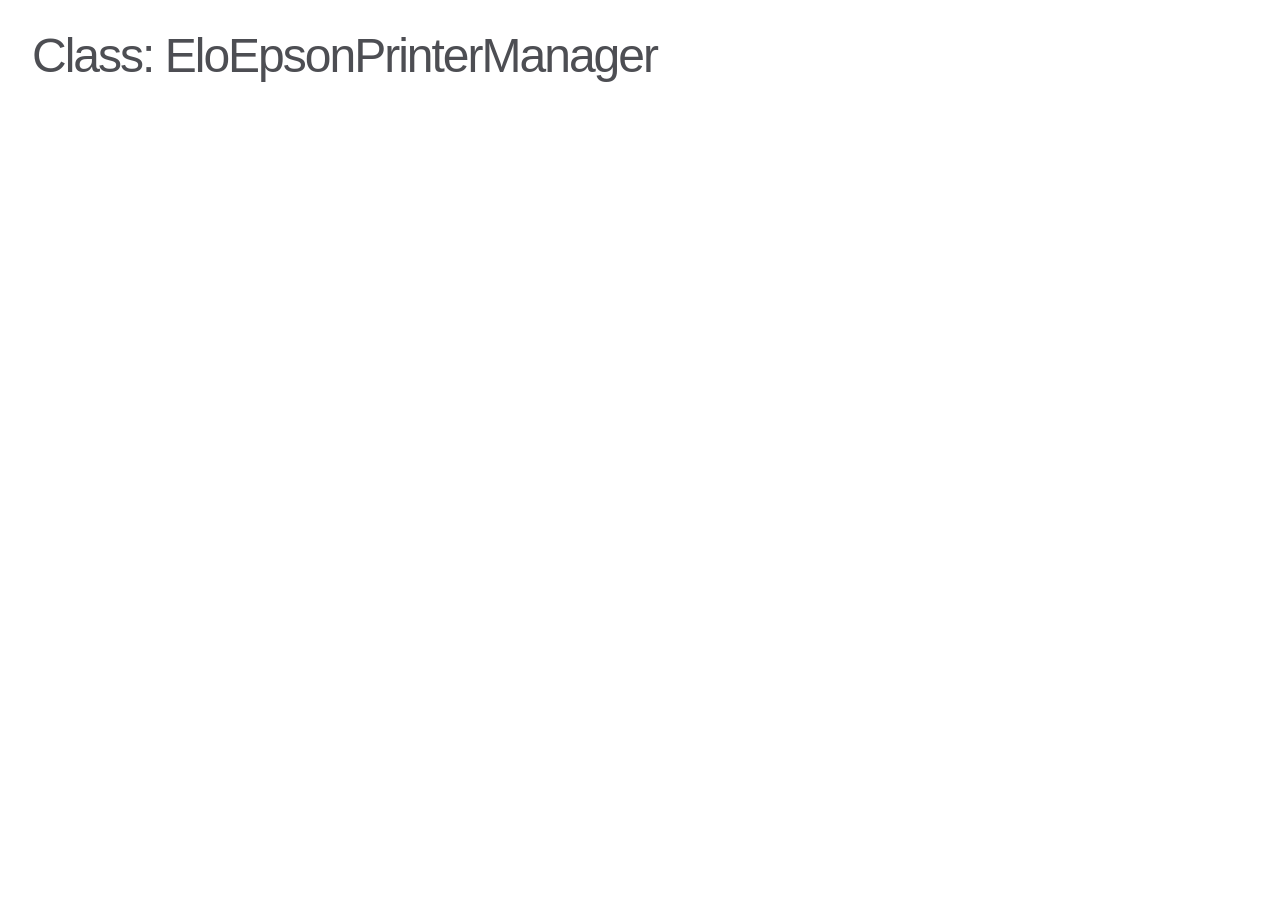
==== docs/EloEpsonPrinterManager.html @ 1f59d1ca "Create EloEpsonPrinterManager.html" ====
<!DOCTYPE html>
<html lang="en">
<head>
    <meta charset="utf-8">
    <title>JSDoc: Class: EloEpsonPrinterManager</title>

    <script src="scripts/prettify/prettify.js"> </script>
    <script src="scripts/prettify/lang-css.js"> </script>
    <!--[if lt IE 9]>
      <script src="//html5shiv.googlecode.com/svn/trunk/html5.js"></script>
    <![endif]-->
    <link type="text/css" rel="stylesheet" href="styles/prettify-tomorrow.css">
    <link type="text/css" rel="stylesheet" href="styles/jsdoc-default.css">
</head>

<body>

<div id="main">

    <h1 class="page-title">Class: EloEpsonPrinterManager</h1>
---- docs/styles/prettify-tomorrow.css ----
/* Tomorrow Theme */
/* Original theme - https://github.com/chriskempson/tomorrow-theme */
/* Pretty printing styles. Used with prettify.js. */
/* SPAN elements with the classes below are added by prettyprint. */
/* plain text */
.pln {
  color: #4d4d4c; }

@media screen {
  /* string content */
  .str {
    color: #718c00; }

  /* a keyword */
  .kwd {
    color: #8959a8; }

  /* a comment */
  .com {
    color: #8e908c; }

  /* a type name */
  .typ {
    color: #4271ae; }

  /* a literal value */
  .lit {
    color: #f5871f; }

  /* punctuation */
  .pun {
    color: #4d4d4c; }

  /* lisp open bracket */
  .opn {
    color: #4d4d4c; }

  /* lisp close bracket */
  .clo {
    color: #4d4d4c; }

  /* a markup tag name */
  .tag {
    color: #c82829; }

  /* a markup attribute name */
  .atn {
    color: #f5871f; }

  /* a markup attribute value */
  .atv {
    color: #3e999f; }

  /* a declaration */
  .dec {
    color: #f5871f; }

  /* a variable name */
  .var {
    color: #c82829; }

  /* a function name */
  .fun {
    color: #4271ae; } }
/* Use higher contrast and text-weight for printable form. */
@media print, projection {
  .str {
    color: #060; }

  .kwd {
    color: #006;
    font-weight: bold; }

  .com {
    color: #600;
    font-style: italic; }

  .typ {
    color: #404;
    font-weight: bold; }

  .lit {
    color: #044; }

  .pun, .opn, .clo {
    color: #440; }

  .tag {
    color: #006;
    font-weight: bold; }

  .atn {
    color: #404; }

  .atv {
    color: #060; } }
/* Style */
/*
pre.prettyprint {
  background: white;
  font-family: Consolas, Monaco, 'Andale Mono', monospace;
  font-size: 12px;
  line-height: 1.5;
  border: 1px solid #ccc;
  padding: 10px; }
*/

/* Specify class=linenums on a pre to get line numbering */
ol.linenums {
  margin-top: 0;
  margin-bottom: 0; }

/* IE indents via margin-left */
li.L0,
li.L1,
li.L2,
li.L3,
li.L4,
li.L5,
li.L6,
li.L7,
li.L8,
li.L9 {
  /* */ }

/* Alternate shading for lines */
li.L1,
li.L3,
li.L5,
li.L7,
li.L9 {
  /* */ }
---- docs/styles/jsdoc-default.css ----
@font-face {
    font-family: 'Open Sans';
    font-weight: normal;
    font-style: normal;
    src: url('../fonts/OpenSans-Regular-webfont.eot');
    src:
        local('Open Sans'),
        local('OpenSans'),
        url('../fonts/OpenSans-Regular-webfont.eot?#iefix') format('embedded-opentype'),
        url('../fonts/OpenSans-Regular-webfont.woff') format('woff'),
        url('../fonts/OpenSans-Regular-webfont.svg#open_sansregular') format('svg');
}

@font-face {
    font-family: 'Open Sans Light';
    font-weight: normal;
    font-style: normal;
    src: url('../fonts/OpenSans-Light-webfont.eot');
    src:
        local('Open Sans Light'),
        local('OpenSans Light'),
        url('../fonts/OpenSans-Light-webfont.eot?#iefix') format('embedded-opentype'),
        url('../fonts/OpenSans-Light-webfont.woff') format('woff'),
        url('../fonts/OpenSans-Light-webfont.svg#open_sanslight') format('svg');
}

html
{
    overflow: auto;
    background-color: #fff;
    font-size: 14px;
}

body
{
    font-family: 'Open Sans', sans-serif;
    line-height: 1.5;
    color: #4d4e53;
    background-color: white;
}

a, a:visited, a:active {
    color: #0095dd;
    text-decoration: none;
}

a:hover {
    text-decoration: underline;
}

header
{
    display: block;
    padding: 0px 4px;
}

tt, code, kbd, samp {
    font-family: Consolas, Monaco, 'Andale Mono', monospace;
}

.class-description {
    font-size: 130%;
    line-height: 140%;
    margin-bottom: 1em;
    margin-top: 1em;
}

.class-description:empty {
    margin: 0;
}

#main {
    float: left;
    width: 70%;
}

article dl {
    margin-bottom: 40px;
}

article img {
  max-width: 100%;
}

section
{
    display: block;
    background-color: #fff;
    padding: 12px 24px;
    border-bottom: 1px solid #ccc;
    margin-right: 30px;
}

.variation {
    display: none;
}

.signature-attributes {
    font-size: 60%;
    color: #aaa;
    font-style: italic;
    font-weight: lighter;
}

nav
{
    display: block;
    float: right;
    margin-top: 28px;
    width: 30%;
    box-sizing: border-box;
    border-left: 1px solid #ccc;
    padding-left: 16px;
}

nav ul {
    font-family: 'Lucida Grande', 'Lucida Sans Unicode', arial, sans-serif;
    font-size: 100%;
    line-height: 17px;
    padding: 0;
    margin: 0;
    list-style-type: none;
}

nav ul a, nav ul a:visited, nav ul a:active {
    font-family: Consolas, Monaco, 'Andale Mono', monospace;
    line-height: 18px;
    color: #4D4E53;
}

nav h3 {
    margin-top: 12px;
}

nav li {
    margin-top: 6px;
}

footer {
    display: block;
    padding: 6px;
    margin-top: 12px;
    font-style: italic;
    font-size: 90%;
}

h1, h2, h3, h4 {
    font-weight: 200;
    margin: 0;
}

h1
{
    font-family: 'Open Sans Light', sans-serif;
    font-size: 48px;
    letter-spacing: -2px;
    margin: 12px 24px 20px;
}

h2, h3.subsection-title
{
    font-size: 30px;
    font-weight: 700;
    letter-spacing: -1px;
    margin-bottom: 12px;
}

h3
{
    font-size: 24px;
    letter-spacing: -0.5px;
    margin-bottom: 12px;
}

h4
{
    font-size: 18px;
    letter-spacing: -0.33px;
    margin-bottom: 12px;
    color: #4d4e53;
}

h5, .container-overview .subsection-title
{
    font-size: 120%;
    font-weight: bold;
    letter-spacing: -0.01em;
    margin: 8px 0 3px 0;
}

h6
{
    font-size: 100%;
    letter-spacing: -0.01em;
    margin: 6px 0 3px 0;
    font-style: italic;
}

table
{
    border-spacing: 0;
    border: 0;
    border-collapse: collapse;
}

td, th
{
    border: 1px solid #ddd;
    margin: 0px;
    text-align: left;
    vertical-align: top;
    padding: 4px 6px;
    display: table-cell;
}

thead tr
{
    background-color: #ddd;
    font-weight: bold;
}

th { border-right: 1px solid #aaa; }
tr > th:last-child { border-right: 1px solid #ddd; }

.ancestors, .attribs { color: #999; }
.ancestors a, .attribs a
{
    color: #999 !important;
    text-decoration: none;
}

.clear
{
    clear: both;
}

.important
{
    font-weight: bold;
    color: #950B02;
}

.yes-def {
    text-indent: -1000px;
}

.type-signature {
    color: #aaa;
}

.name, .signature {
    font-family: Consolas, Monaco, 'Andale Mono', monospace;
}

.details { margin-top: 14px; border-left: 2px solid #DDD; }
.details dt { width: 120px; float: left; padding-left: 10px;  padding-top: 6px; }
.details dd { margin-left: 70px; }
.details ul { margin: 0; }
.details ul { list-style-type: none; }
.details li { margin-left: 30px; padding-top: 6px; }
.details pre.prettyprint { margin: 0 }
.details .object-value { padding-top: 0; }

.description {
    margin-bottom: 1em;
    margin-top: 1em;
}

.code-caption
{
    font-style: italic;
    font-size: 107%;
    margin: 0;
}

.source
{
    border: 1px solid #ddd;
    width: 80%;
    overflow: auto;
}

.prettyprint.source {
    width: inherit;
}

.source code
{
    font-size: 100%;
    line-height: 18px;
    display: block;
    padding: 4px 12px;
    margin: 0;
    background-color: #fff;
    color: #4D4E53;
}

.prettyprint code span.line
{
  display: inline-block;
}

.prettyprint.linenums
{
  padding-left: 70px;
  -webkit-user-select: none;
  -moz-user-select: none;
  -ms-user-select: none;
  user-select: none;
}

.prettyprint.linenums ol
{
  padding-left: 0;
}

.prettyprint.linenums li
{
  border-left: 3px #ddd solid;
}

.prettyprint.linenums li.selected,
.prettyprint.linenums li.selected *
{
  background-color: lightyellow;
}

.prettyprint.linenums li *
{
  -webkit-user-select: text;
  -moz-user-select: text;
  -ms-user-select: text;
  user-select: text;
}

.params .name, .props .name, .name code {
    color: #4D4E53;
    font-family: Consolas, Monaco, 'Andale Mono', monospace;
    font-size: 100%;
}

.params td.description > p:first-child,
.props td.description > p:first-child
{
    margin-top: 0;
    padding-top: 0;
}

.params td.description > p:last-child,
.props td.description > p:last-child
{
    margin-bottom: 0;
    padding-bottom: 0;
}

.disabled {
    color: #454545;
}
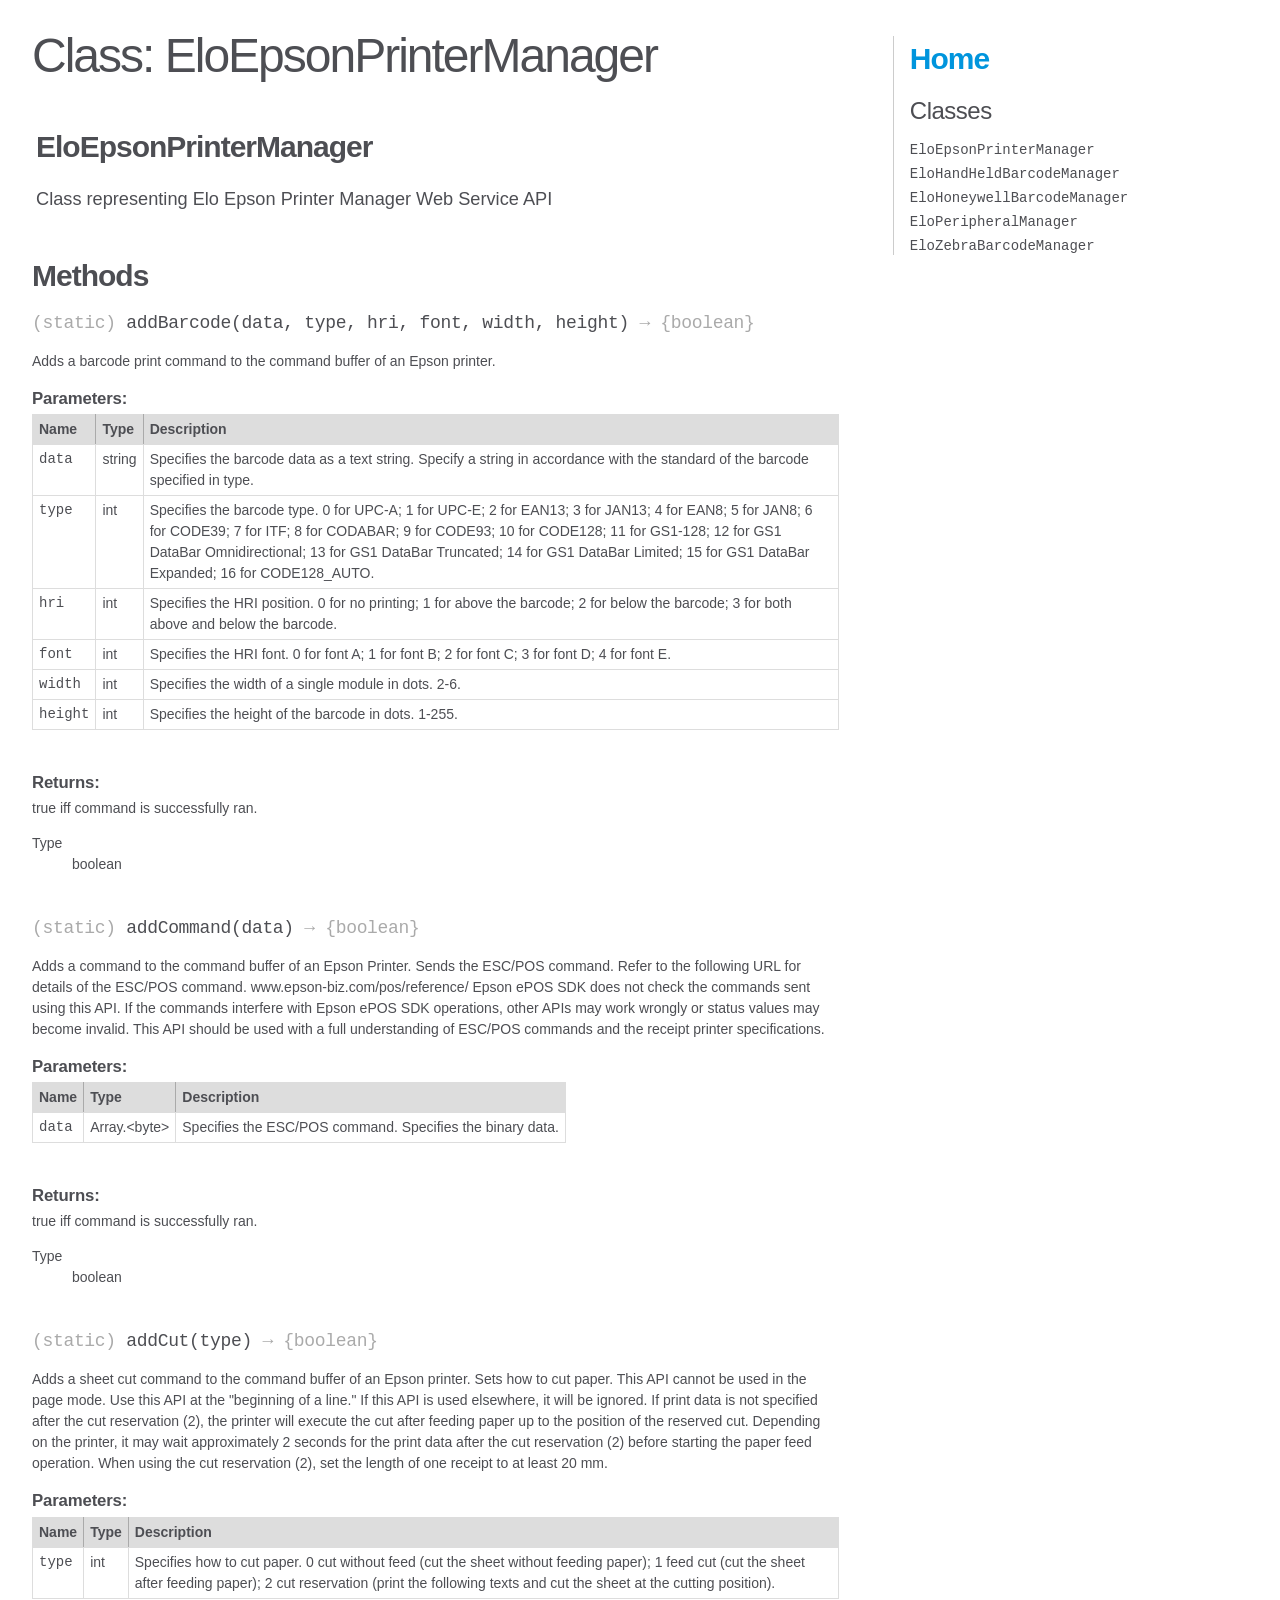
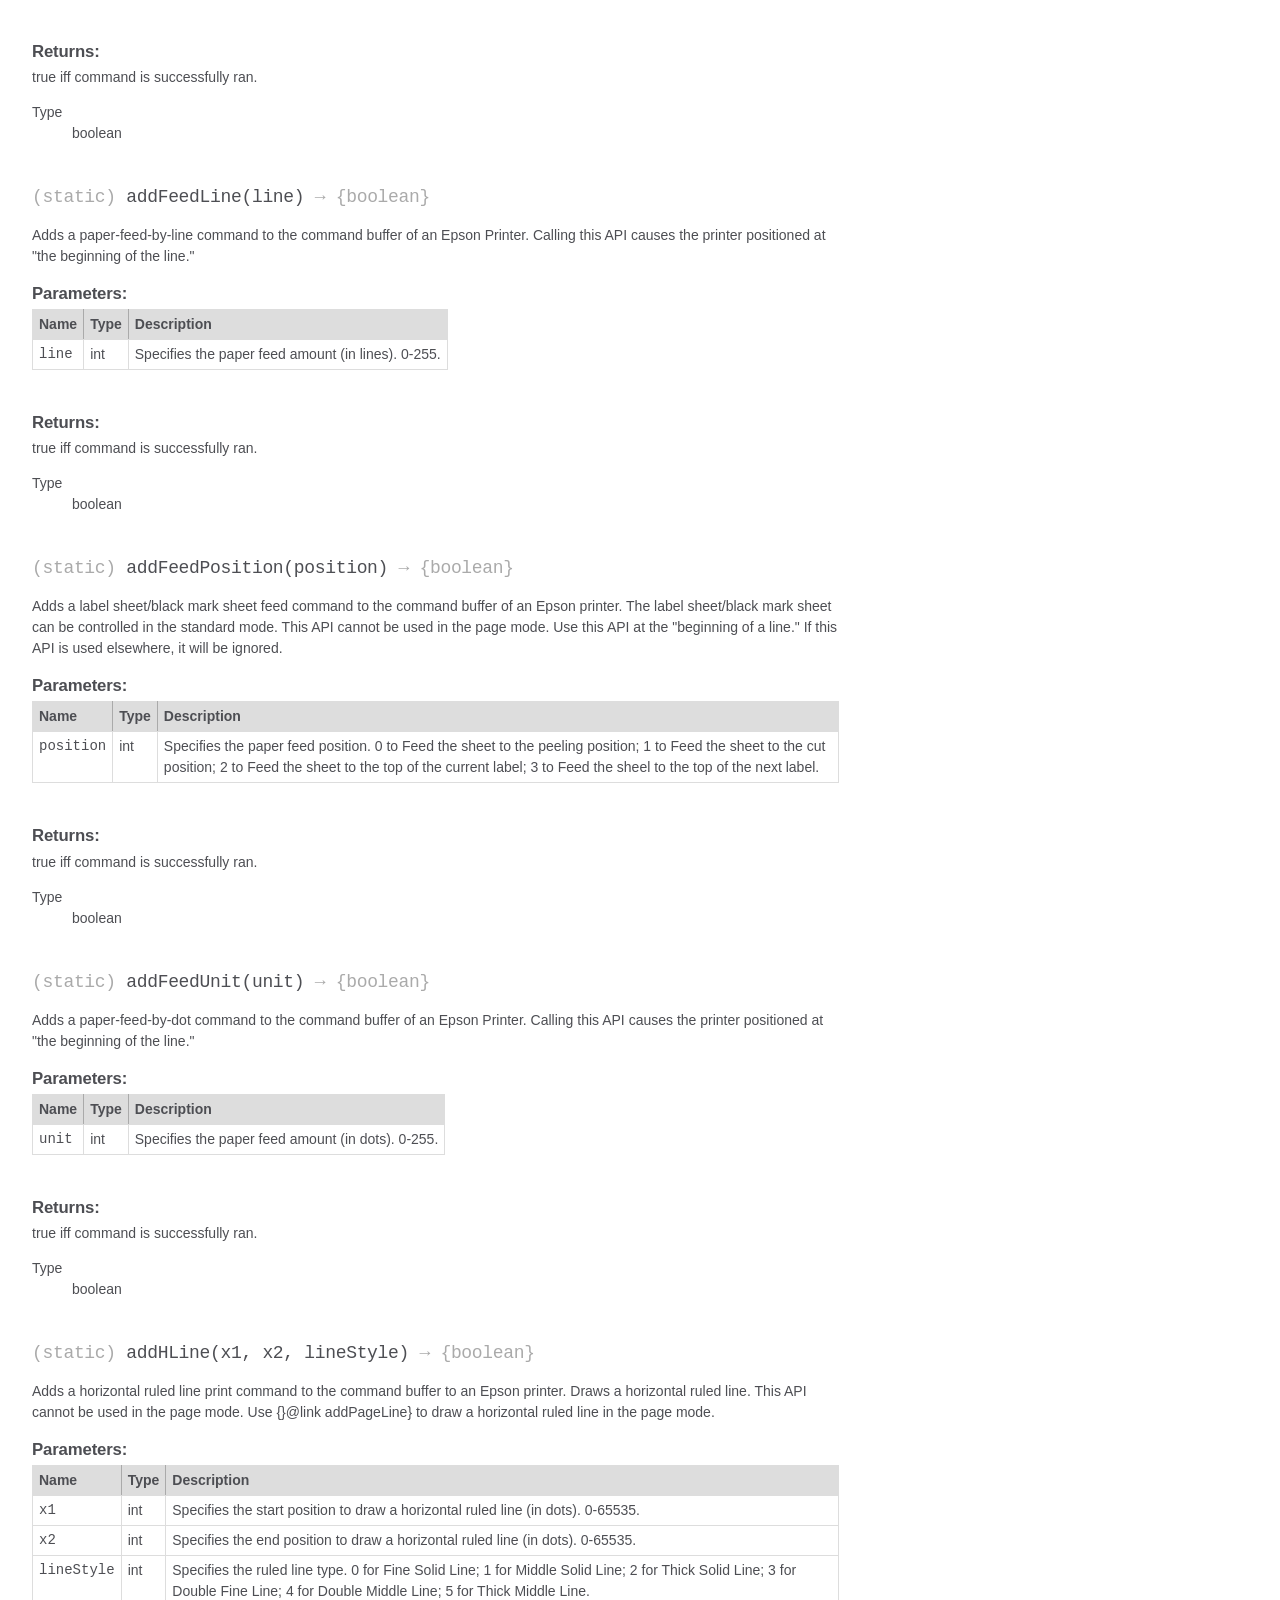
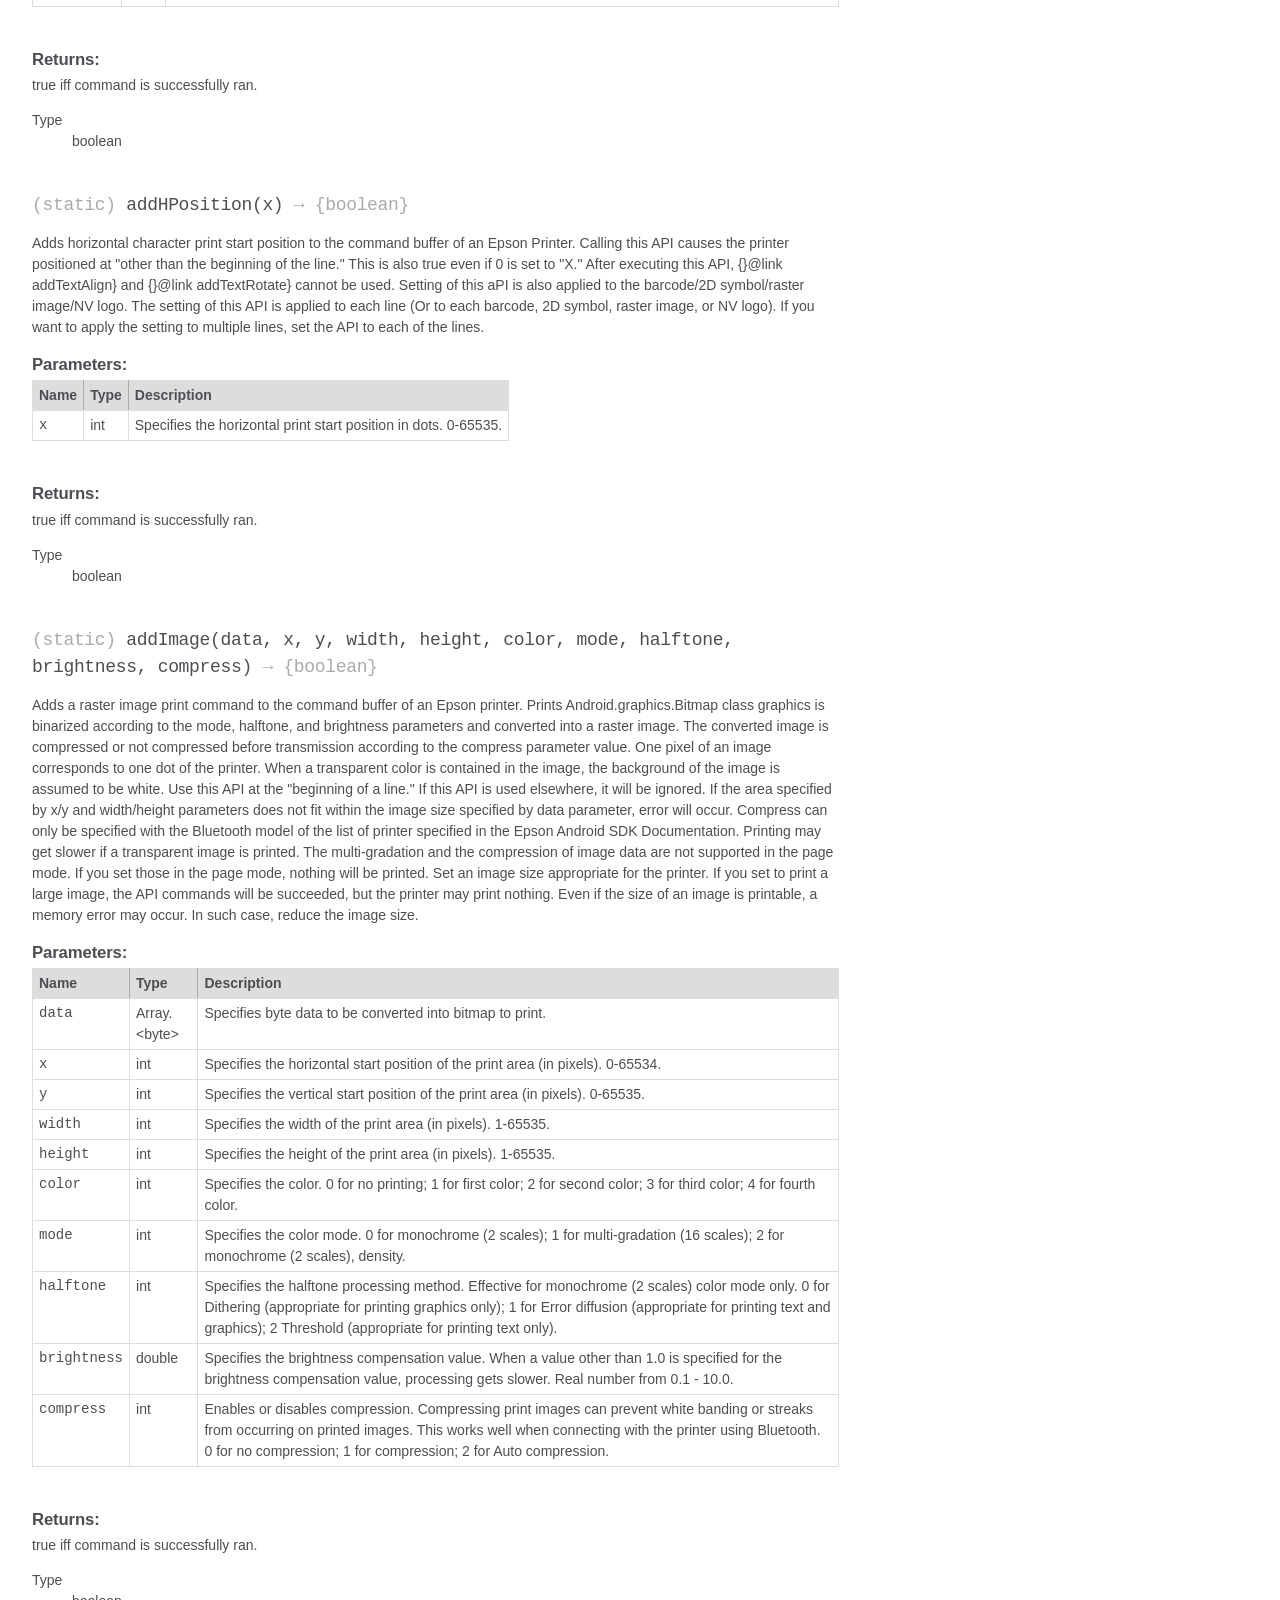
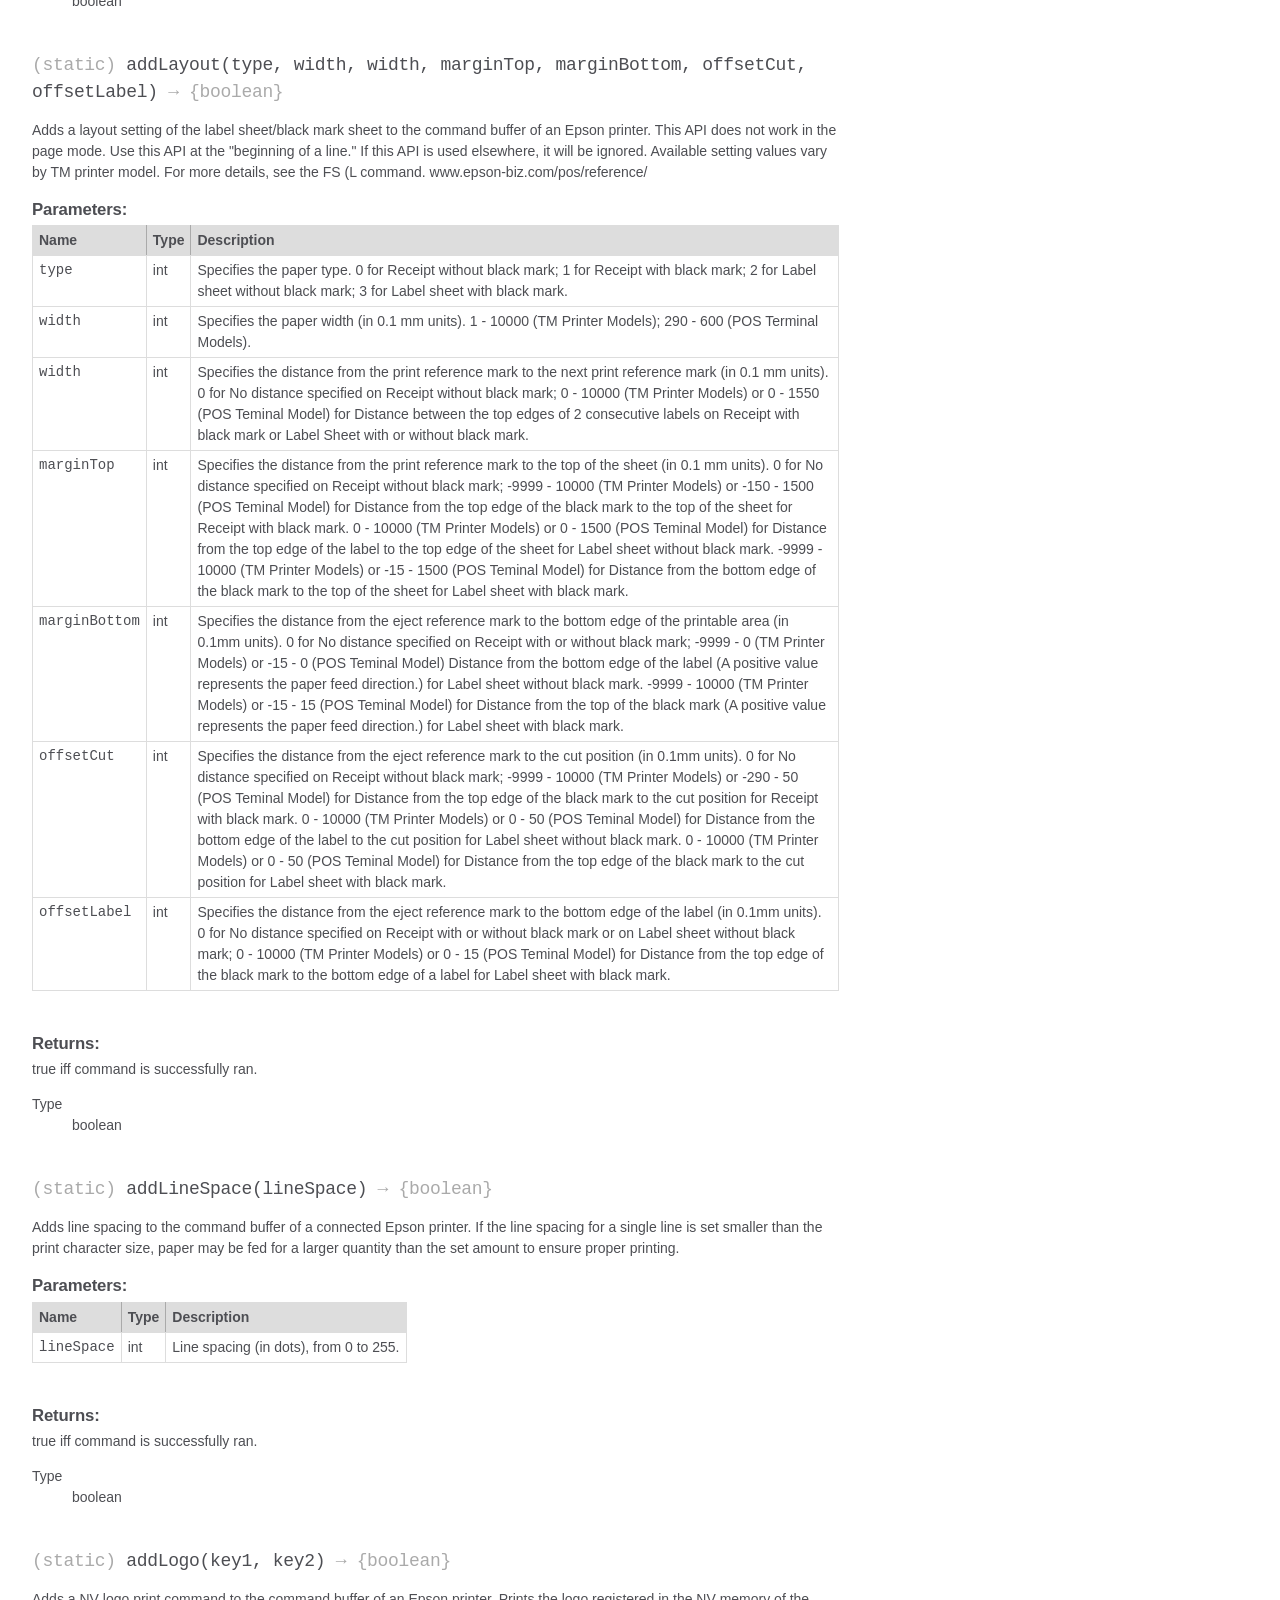
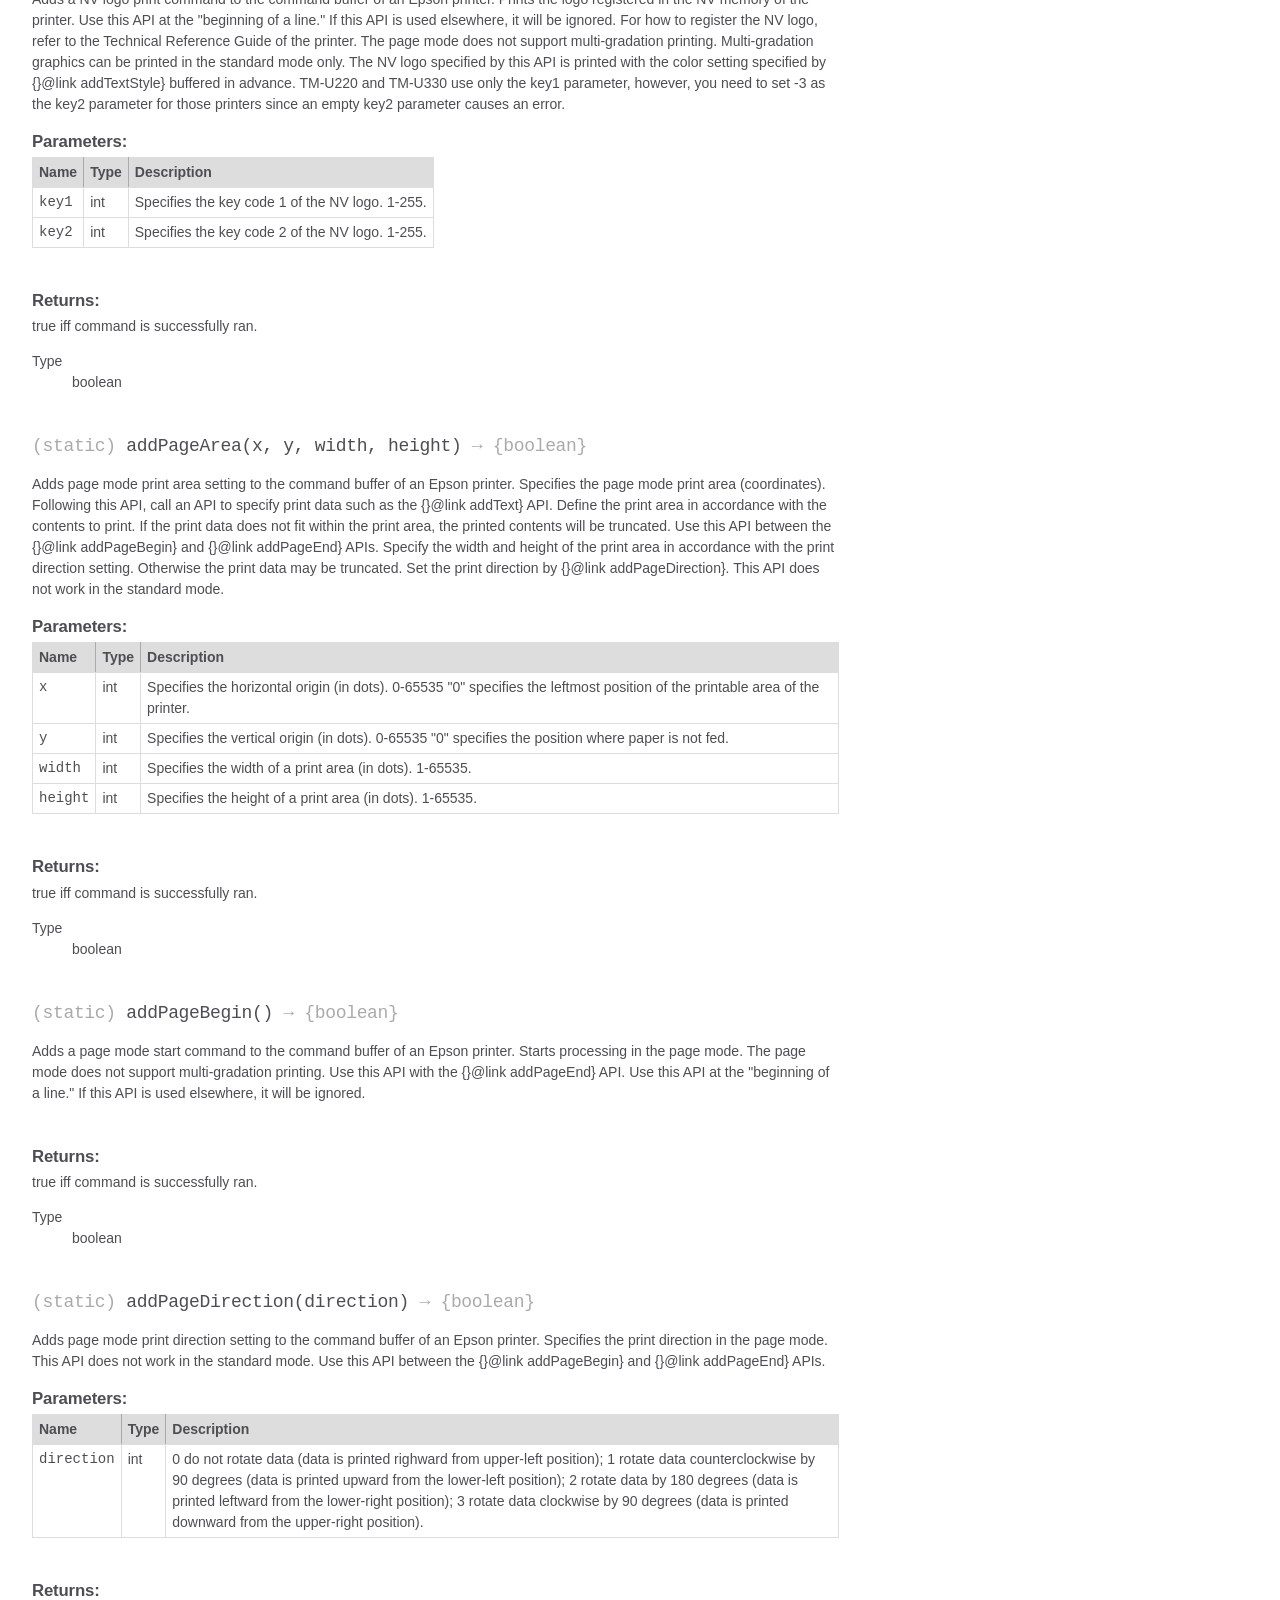
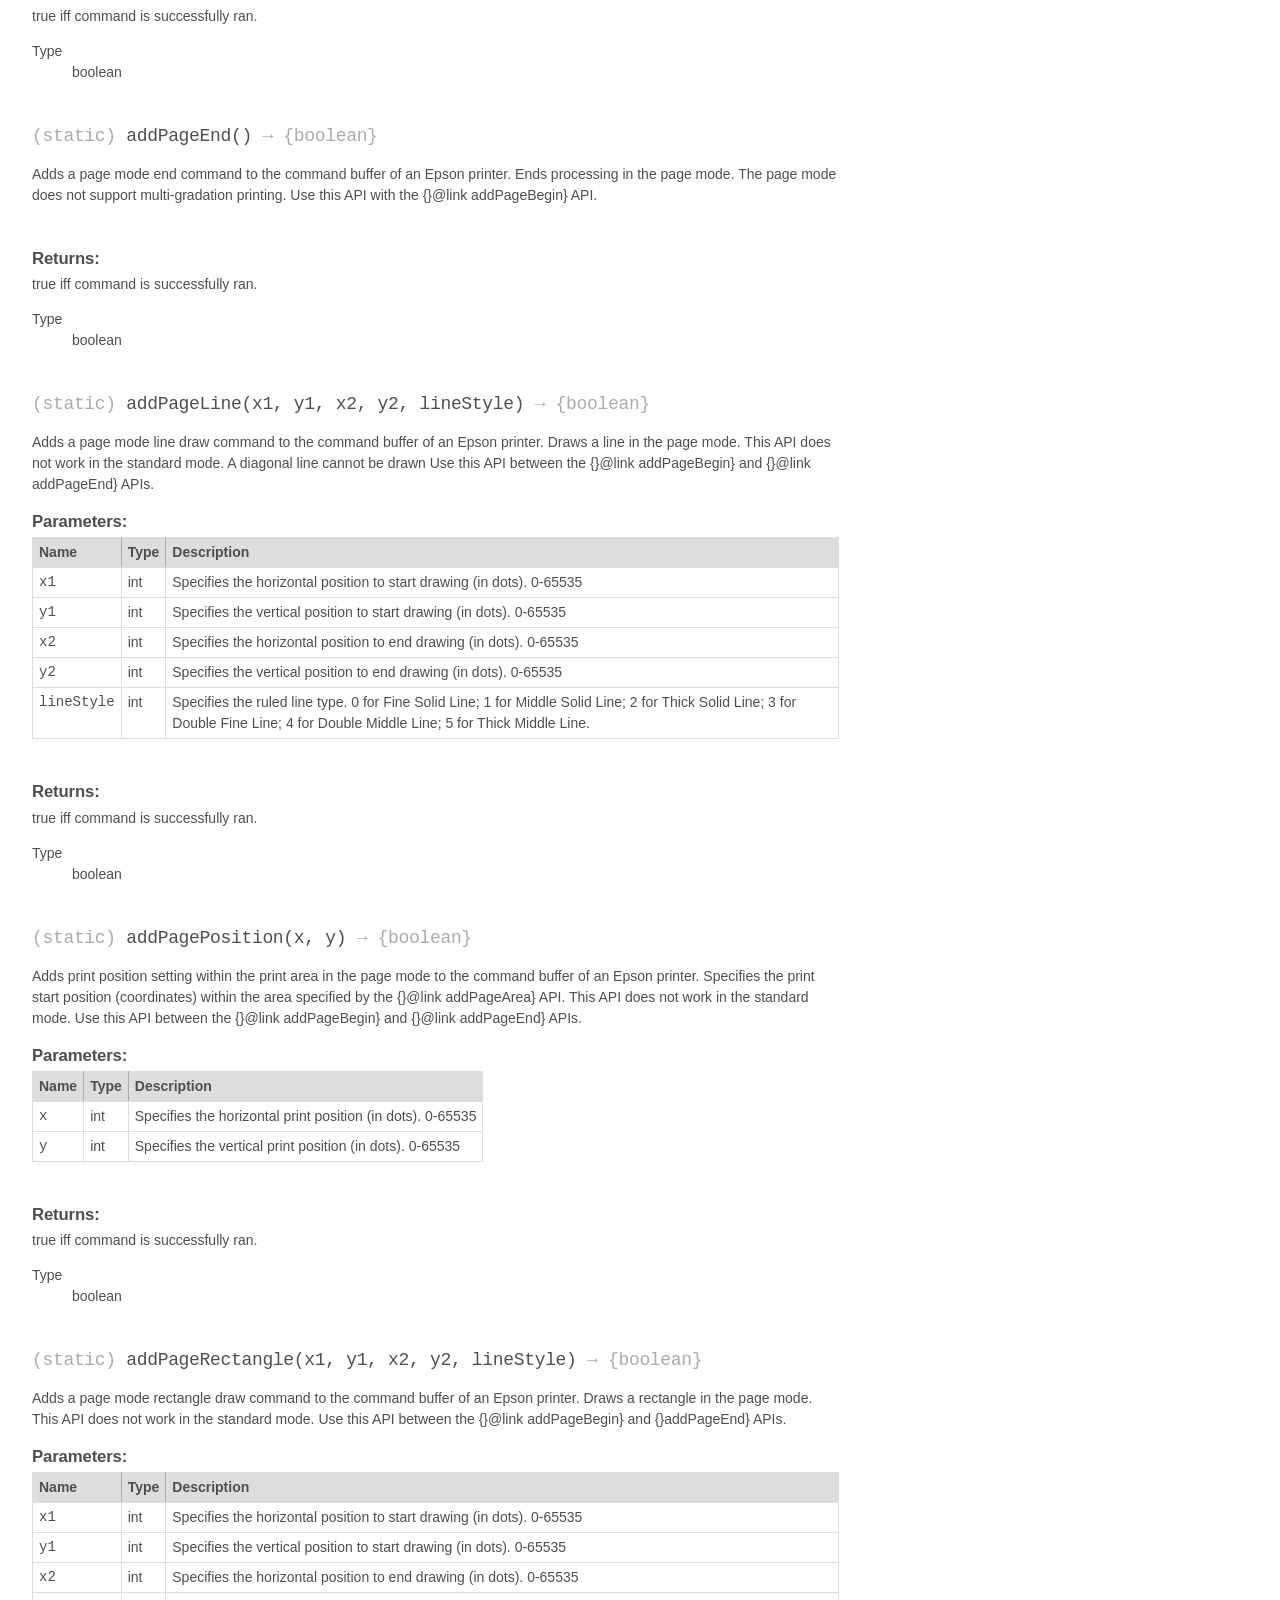
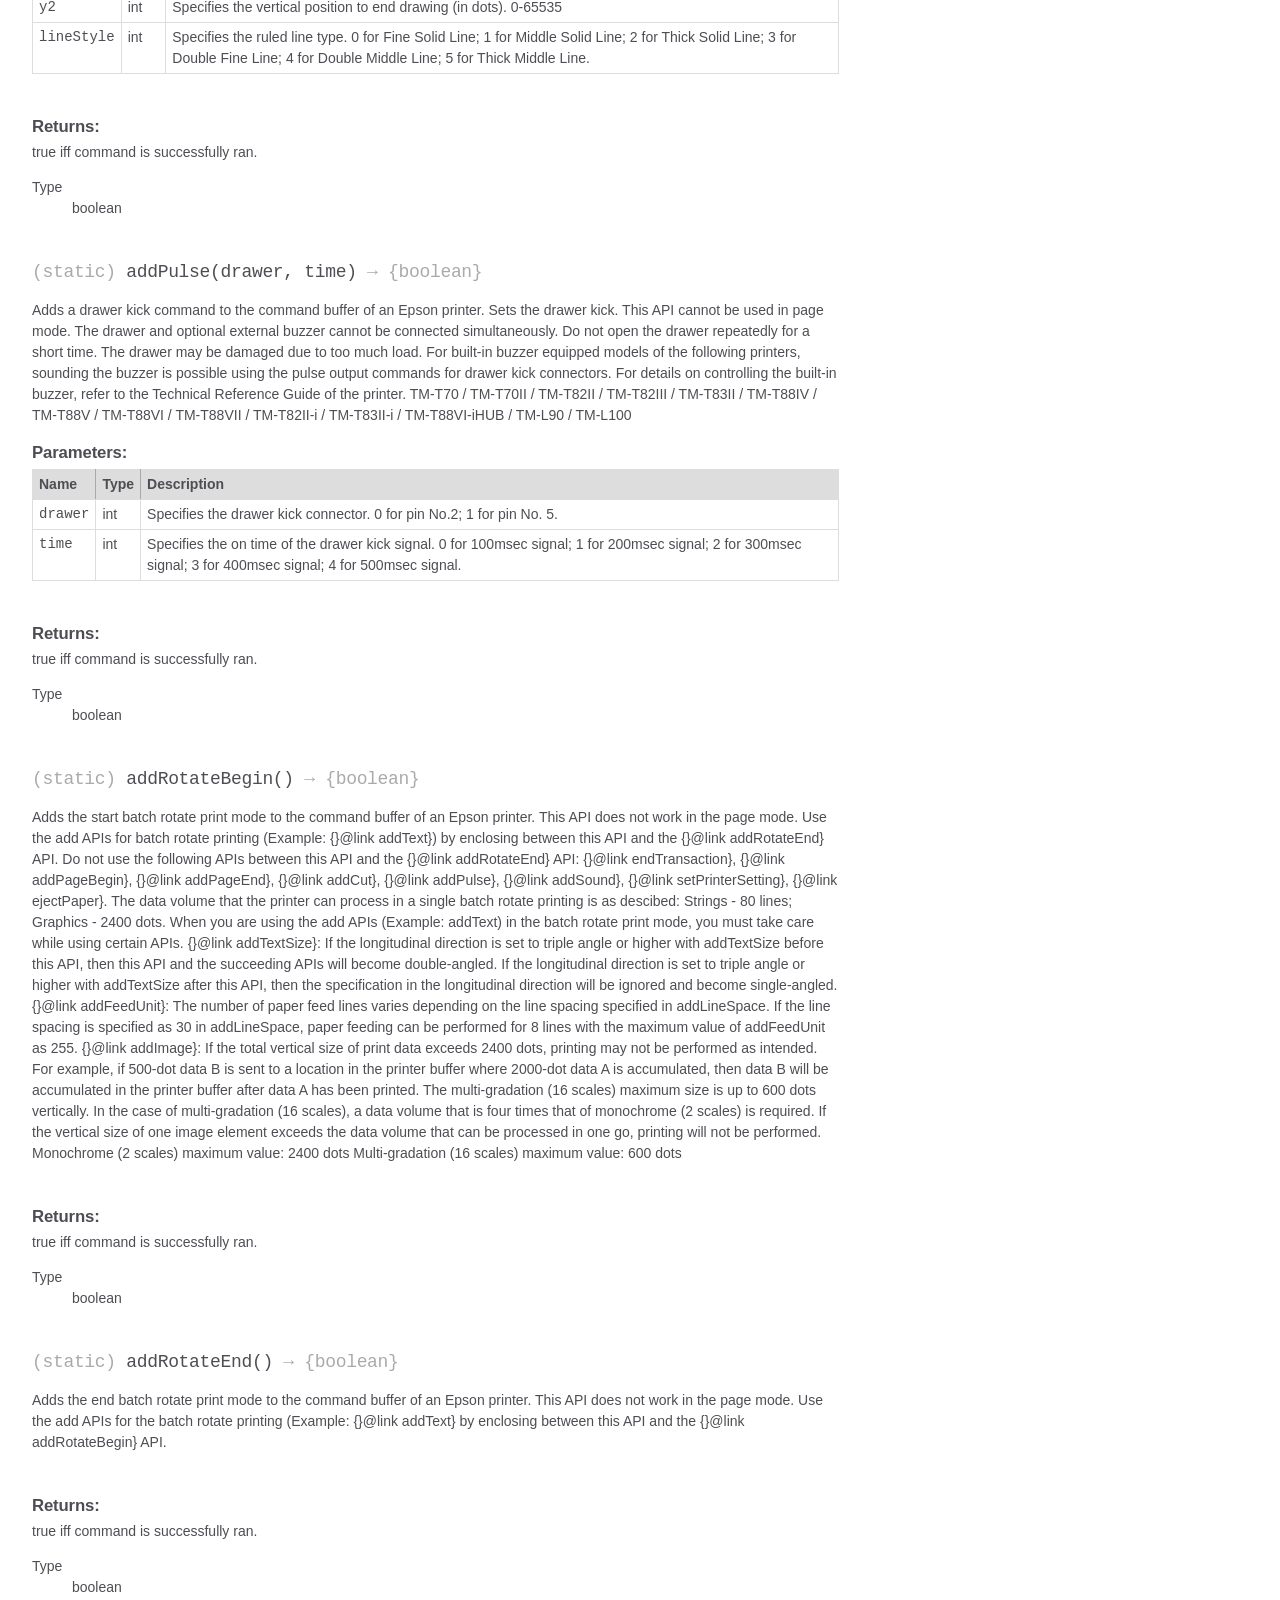
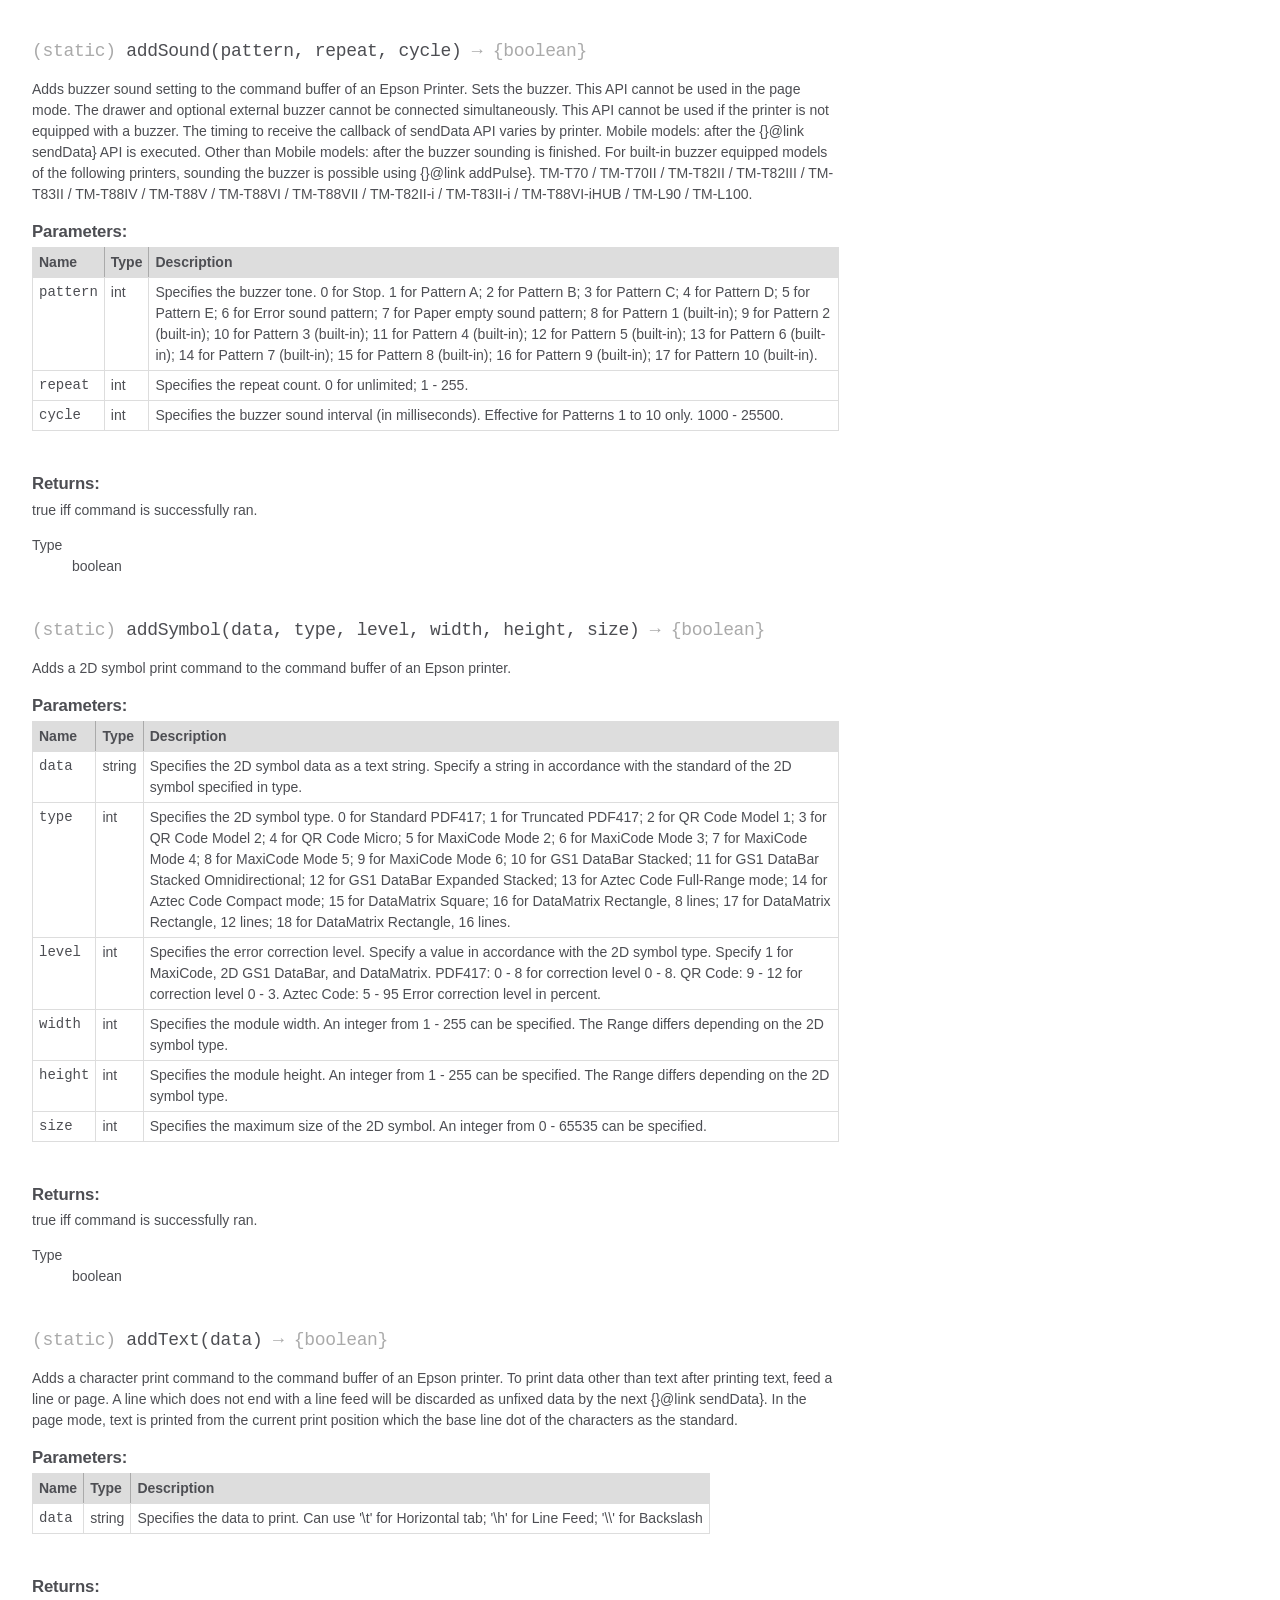
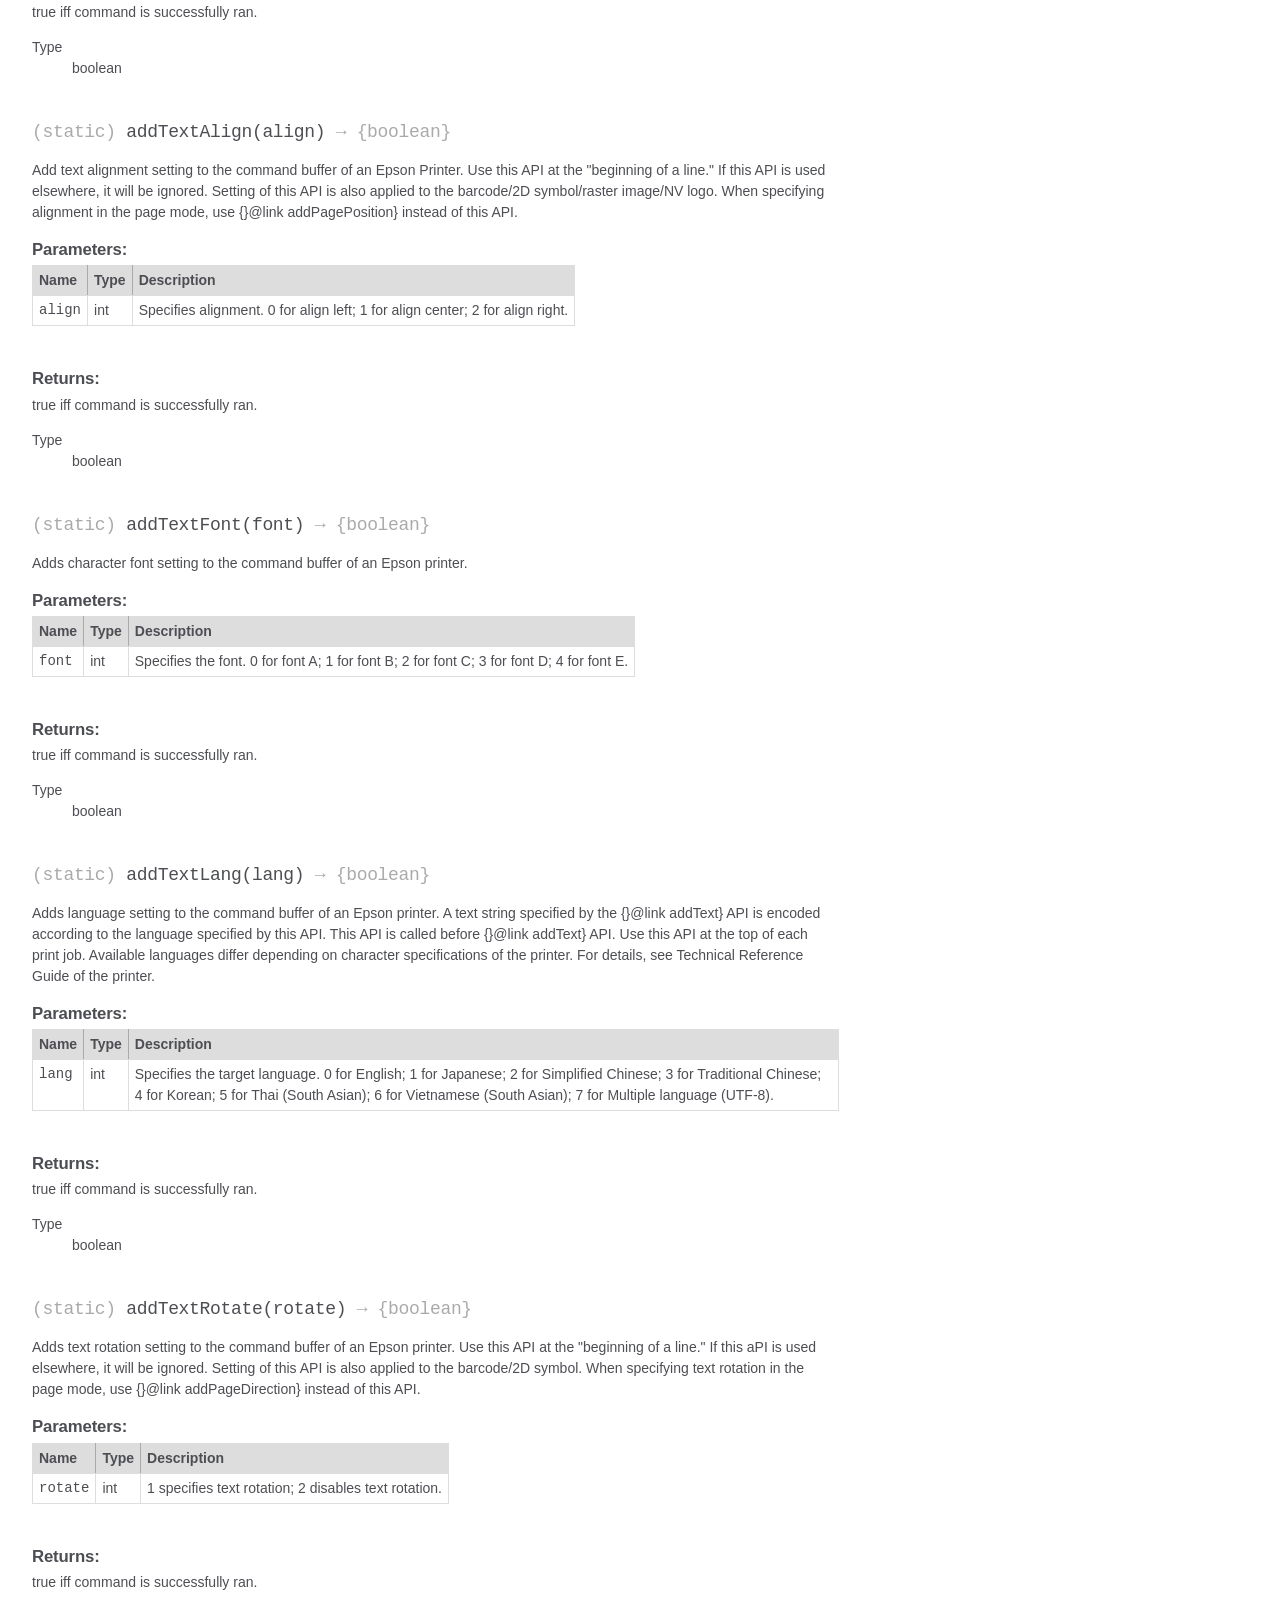
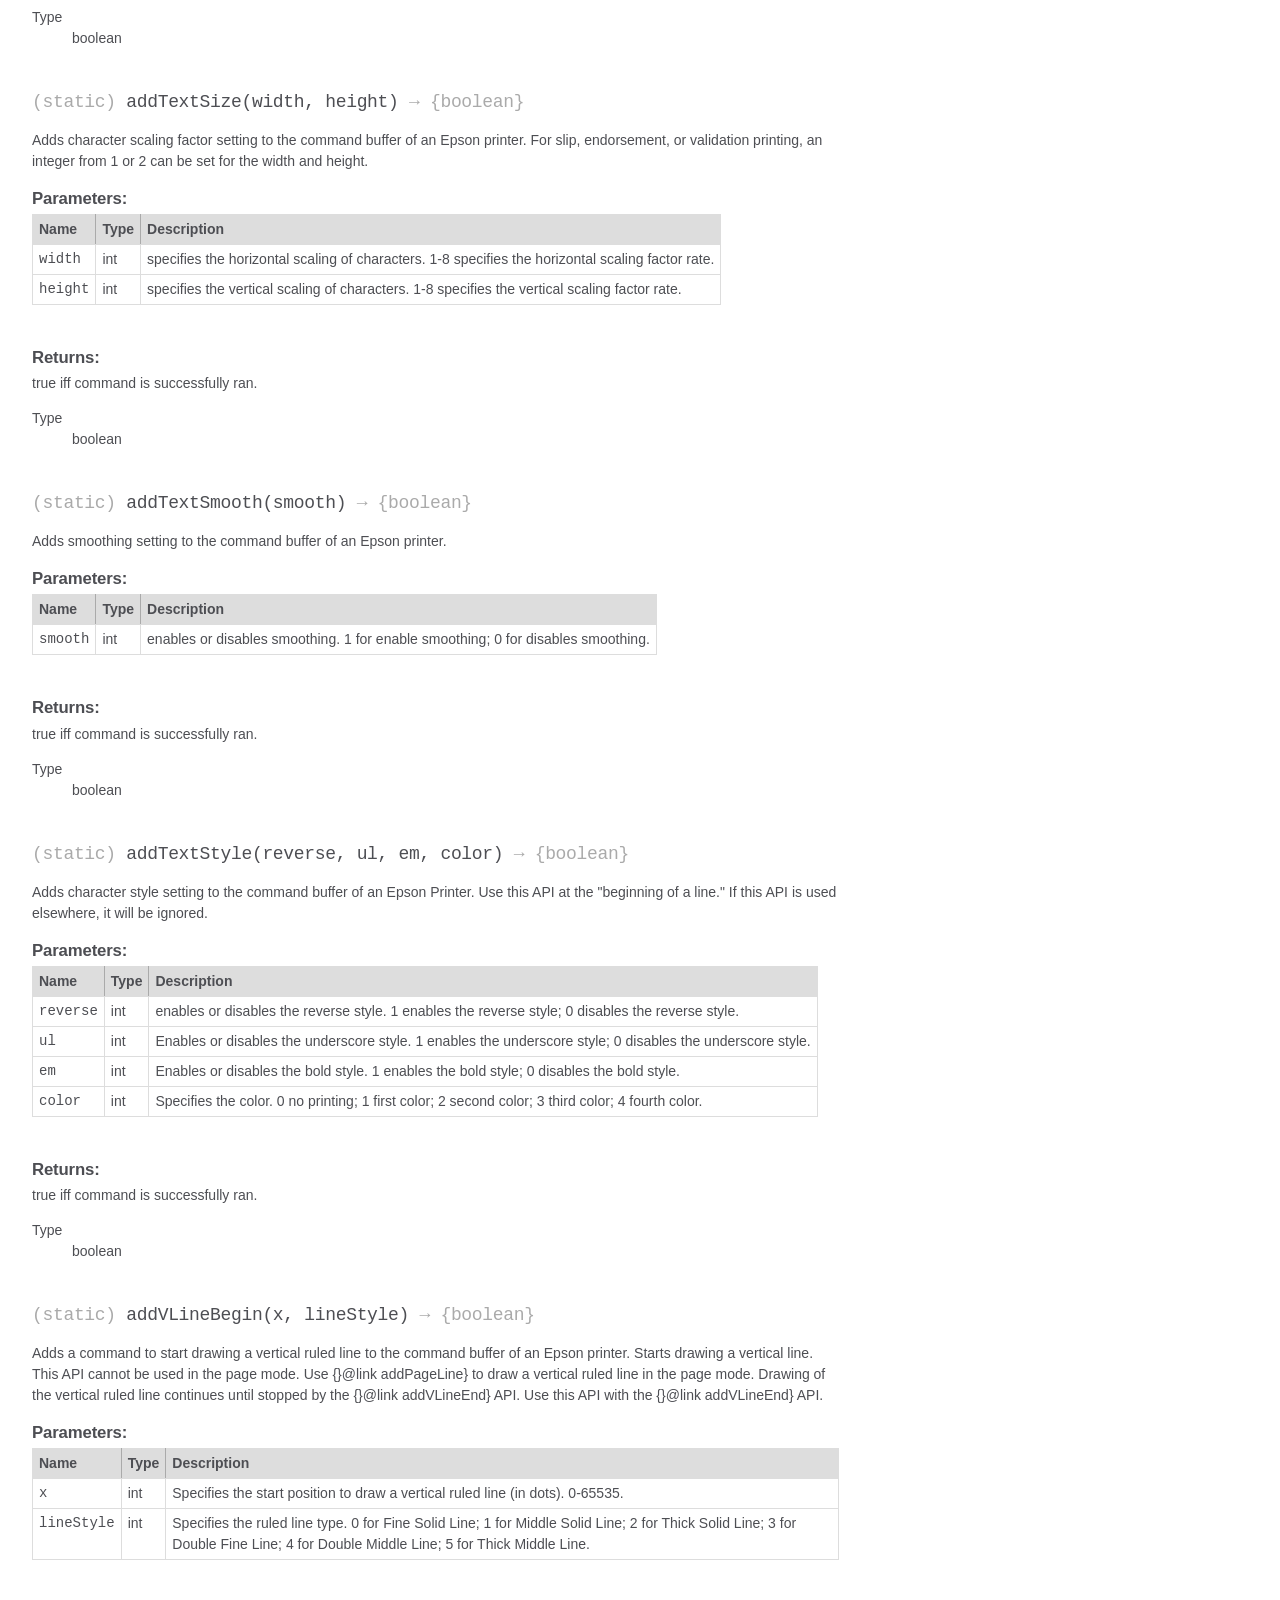
==== commit 3e14ce70: "Update EloEpsonPrinterManager.html" ====
--- a/docs/EloEpsonPrinterManager.html
+++ b/docs/EloEpsonPrinterManager.html
@@ -18,3 +18,10520 @@
 <div id="main">
 
     <h1 class="page-title">Class: EloEpsonPrinterManager</h1>
+
+    
+
+
+
+
+<section>
+
+<header>
+    
+        <h2><span class="attribs"><span class="type-signature"></span></span>EloEpsonPrinterManager</h2>
+        
+            <div class="class-description">Class representing Elo Epson Printer Manager Web Service API</div>
+        
+    
+</header>
+
+<article>
+    <div class="container-overview">
+    
+        
+
+
+
+
+
+
+
+
+
+
+
+
+
+
+
+<dl class="details">
+
+    
+
+    
+
+    
+
+    
+
+    
+
+    
+
+    
+
+    
+
+    
+
+    
+
+    
+
+    
+
+    
+
+    
+
+    
+
+    
+</dl>
+
+
+
+
+
+
+
+
+
+
+
+
+
+
+
+
+
+
+
+
+    
+    </div>
+
+    
+
+    
+
+    
+
+    
+
+    
+
+    
+
+    
+
+    
+        <h3 class="subsection-title">Methods</h3>
+
+        
+            
+
+    
+
+    
+    <h4 class="name" id=".addBarcode"><span class="type-signature">(static) </span>addBarcode<span class="signature">(data, type, hri, font, width, height)</span><span class="type-signature"> &rarr; {boolean}</span></h4>
+    
+
+    
+
+
+
+<div class="description">
+    Adds a barcode print command to the command buffer of an Epson printer.
+</div>
+
+
+
+
+
+
+
+
+
+    <h5>Parameters:</h5>
+    
+
+<table class="params">
+    <thead>
+    <tr>
+        
+        <th>Name</th>
+        
+
+        <th>Type</th>
+
+        
+
+        
+
+        <th class="last">Description</th>
+    </tr>
+    </thead>
+
+    <tbody>
+    
+
+        <tr>
+            
+                <td class="name"><code>data</code></td>
+            
+
+            <td class="type">
+            
+                
+<span class="param-type">string</span>
+
+
+            
+            </td>
+
+            
+
+            
+
+            <td class="description last">Specifies the barcode data as a text string. Specify a string in accordance with the standard of the barcode specified in type.</td>
+        </tr>
+
+    
+
+        <tr>
+            
+                <td class="name"><code>type</code></td>
+            
+
+            <td class="type">
+            
+                
+<span class="param-type">int</span>
+
+
+            
+            </td>
+
+            
+
+            
+
+            <td class="description last">Specifies the barcode type. 0 for UPC-A; 1 for UPC-E; 2 for EAN13; 3 for JAN13; 4 for EAN8; 5 for JAN8; 6 for CODE39; 7 for ITF; 8 for CODABAR; 9 for CODE93; 10 for CODE128; 11 for GS1-128; 12 for GS1 DataBar Omnidirectional; 13 for GS1 DataBar Truncated; 14 for GS1 DataBar Limited; 15 for GS1 DataBar Expanded; 16 for CODE128_AUTO.</td>
+        </tr>
+
+    
+
+        <tr>
+            
+                <td class="name"><code>hri</code></td>
+            
+
+            <td class="type">
+            
+                
+<span class="param-type">int</span>
+
+
+            
+            </td>
+
+            
+
+            
+
+            <td class="description last">Specifies the HRI position. 0 for no printing; 1 for above the barcode; 2 for below the barcode; 3 for both above and below the barcode.</td>
+        </tr>
+
+    
+
+        <tr>
+            
+                <td class="name"><code>font</code></td>
+            
+
+            <td class="type">
+            
+                
+<span class="param-type">int</span>
+
+
+            
+            </td>
+
+            
+
+            
+
+            <td class="description last">Specifies the HRI font. 0 for font A; 1 for font B; 2 for font C; 3 for font D; 4 for font E.</td>
+        </tr>
+
+    
+
+        <tr>
+            
+                <td class="name"><code>width</code></td>
+            
+
+            <td class="type">
+            
+                
+<span class="param-type">int</span>
+
+
+            
+            </td>
+
+            
+
+            
+
+            <td class="description last">Specifies the width of a single module in dots. 2-6.</td>
+        </tr>
+
+    
+
+        <tr>
+            
+                <td class="name"><code>height</code></td>
+            
+
+            <td class="type">
+            
+                
+<span class="param-type">int</span>
+
+
+            
+            </td>
+
+            
+
+            
+
+            <td class="description last">Specifies the height of the barcode in dots. 1-255.</td>
+        </tr>
+
+    
+    </tbody>
+</table>
+
+
+
+
+
+
+<dl class="details">
+
+    
+
+    
+
+    
+
+    
+
+    
+
+    
+
+    
+
+    
+
+    
+
+    
+
+    
+
+    
+
+    
+
+    
+
+    
+
+    
+</dl>
+
+
+
+
+
+
+
+
+
+
+
+
+
+
+
+<h5>Returns:</h5>
+
+        
+<div class="param-desc">
+    true iff command is successfully ran.
+</div>
+
+
+
+<dl>
+    <dt>
+        Type
+    </dt>
+    <dd>
+        
+<span class="param-type">boolean</span>
+
+
+    </dd>
+</dl>
+
+    
+
+
+
+
+
+        
+            
+
+    
+
+    
+    <h4 class="name" id=".addCommand"><span class="type-signature">(static) </span>addCommand<span class="signature">(data)</span><span class="type-signature"> &rarr; {boolean}</span></h4>
+    
+
+    
+
+
+
+<div class="description">
+    Adds a command to the command buffer of an Epson Printer. Sends the ESC/POS command. Refer to the following URL for details of the ESC/POS command.
+www.epson-biz.com/pos/reference/ Epson ePOS SDK does not check the commands sent using this API.
+If the commands interfere with Epson ePOS SDK operations, other APIs may work wrongly or status values may become invalid.
+This API should be used with a full understanding of ESC/POS commands and the receipt printer specifications.
+</div>
+
+
+
+
+
+
+
+
+
+    <h5>Parameters:</h5>
+    
+
+<table class="params">
+    <thead>
+    <tr>
+        
+        <th>Name</th>
+        
+
+        <th>Type</th>
+
+        
+
+        
+
+        <th class="last">Description</th>
+    </tr>
+    </thead>
+
+    <tbody>
+    
+
+        <tr>
+            
+                <td class="name"><code>data</code></td>
+            
+
+            <td class="type">
+            
+                
+<span class="param-type">Array.&lt;byte></span>
+
+
+            
+            </td>
+
+            
+
+            
+
+            <td class="description last">Specifies the ESC/POS command. Specifies the binary data.</td>
+        </tr>
+
+    
+    </tbody>
+</table>
+
+
+
+
+
+
+<dl class="details">
+
+    
+
+    
+
+    
+
+    
+
+    
+
+    
+
+    
+
+    
+
+    
+
+    
+
+    
+
+    
+
+    
+
+    
+
+    
+
+    
+</dl>
+
+
+
+
+
+
+
+
+
+
+
+
+
+
+
+<h5>Returns:</h5>
+
+        
+<div class="param-desc">
+    true iff command is successfully ran.
+</div>
+
+
+
+<dl>
+    <dt>
+        Type
+    </dt>
+    <dd>
+        
+<span class="param-type">boolean</span>
+
+
+    </dd>
+</dl>
+
+    
+
+
+
+
+
+        
+            
+
+    
+
+    
+    <h4 class="name" id=".addCut"><span class="type-signature">(static) </span>addCut<span class="signature">(type)</span><span class="type-signature"> &rarr; {boolean}</span></h4>
+    
+
+    
+
+
+
+<div class="description">
+    Adds a sheet cut command to the command buffer of an Epson printer. Sets how to cut paper. This API cannot be used in the page mode. Use this API at the
+"beginning of a line." If this API is used elsewhere, it will be ignored.
+If print data is not specified after the cut reservation (2), the printer will execute the cut after feeding paper up to the position of the reserved cut.
+Depending on the printer, it may wait approximately 2 seconds for the print data after the cut reservation (2) before starting the paper feed operation.
+When using the cut reservation (2), set the length of one receipt to at least 20 mm.
+</div>
+
+
+
+
+
+
+
+
+
+    <h5>Parameters:</h5>
+    
+
+<table class="params">
+    <thead>
+    <tr>
+        
+        <th>Name</th>
+        
+
+        <th>Type</th>
+
+        
+
+        
+
+        <th class="last">Description</th>
+    </tr>
+    </thead>
+
+    <tbody>
+    
+
+        <tr>
+            
+                <td class="name"><code>type</code></td>
+            
+
+            <td class="type">
+            
+                
+<span class="param-type">int</span>
+
+
+            
+            </td>
+
+            
+
+            
+
+            <td class="description last">Specifies how to cut paper. 0 cut without feed (cut the sheet without feeding paper); 1 feed cut (cut the sheet after feeding paper); 2 cut reservation (print the following texts and cut the sheet at the cutting position).</td>
+        </tr>
+
+    
+    </tbody>
+</table>
+
+
+
+
+
+
+<dl class="details">
+
+    
+
+    
+
+    
+
+    
+
+    
+
+    
+
+    
+
+    
+
+    
+
+    
+
+    
+
+    
+
+    
+
+    
+
+    
+
+    
+</dl>
+
+
+
+
+
+
+
+
+
+
+
+
+
+
+
+<h5>Returns:</h5>
+
+        
+<div class="param-desc">
+    true iff command is successfully ran.
+</div>
+
+
+
+<dl>
+    <dt>
+        Type
+    </dt>
+    <dd>
+        
+<span class="param-type">boolean</span>
+
+
+    </dd>
+</dl>
+
+    
+
+
+
+
+
+        
+            
+
+    
+
+    
+    <h4 class="name" id=".addFeedLine"><span class="type-signature">(static) </span>addFeedLine<span class="signature">(line)</span><span class="type-signature"> &rarr; {boolean}</span></h4>
+    
+
+    
+
+
+
+<div class="description">
+    Adds a paper-feed-by-line command to the command buffer of an Epson Printer. Calling this API causes the printer positioned at "the beginning of the line."
+</div>
+
+
+
+
+
+
+
+
+
+    <h5>Parameters:</h5>
+    
+
+<table class="params">
+    <thead>
+    <tr>
+        
+        <th>Name</th>
+        
+
+        <th>Type</th>
+
+        
+
+        
+
+        <th class="last">Description</th>
+    </tr>
+    </thead>
+
+    <tbody>
+    
+
+        <tr>
+            
+                <td class="name"><code>line</code></td>
+            
+
+            <td class="type">
+            
+                
+<span class="param-type">int</span>
+
+
+            
+            </td>
+
+            
+
+            
+
+            <td class="description last">Specifies the paper feed amount (in lines). 0-255.</td>
+        </tr>
+
+    
+    </tbody>
+</table>
+
+
+
+
+
+
+<dl class="details">
+
+    
+
+    
+
+    
+
+    
+
+    
+
+    
+
+    
+
+    
+
+    
+
+    
+
+    
+
+    
+
+    
+
+    
+
+    
+
+    
+</dl>
+
+
+
+
+
+
+
+
+
+
+
+
+
+
+
+<h5>Returns:</h5>
+
+        
+<div class="param-desc">
+    true iff command is successfully ran.
+</div>
+
+
+
+<dl>
+    <dt>
+        Type
+    </dt>
+    <dd>
+        
+<span class="param-type">boolean</span>
+
+
+    </dd>
+</dl>
+
+    
+
+
+
+
+
+        
+            
+
+    
+
+    
+    <h4 class="name" id=".addFeedPosition"><span class="type-signature">(static) </span>addFeedPosition<span class="signature">(position)</span><span class="type-signature"> &rarr; {boolean}</span></h4>
+    
+
+    
+
+
+
+<div class="description">
+    Adds a label sheet/black mark sheet feed command to the command buffer of an Epson printer. The label sheet/black mark sheet can be controlled in the standard mode.
+This API cannot be used in the page mode. Use this API at the "beginning of a line." If this API is used elsewhere, it will be ignored.
+</div>
+
+
+
+
+
+
+
+
+
+    <h5>Parameters:</h5>
+    
+
+<table class="params">
+    <thead>
+    <tr>
+        
+        <th>Name</th>
+        
+
+        <th>Type</th>
+
+        
+
+        
+
+        <th class="last">Description</th>
+    </tr>
+    </thead>
+
+    <tbody>
+    
+
+        <tr>
+            
+                <td class="name"><code>position</code></td>
+            
+
+            <td class="type">
+            
+                
+<span class="param-type">int</span>
+
+
+            
+            </td>
+
+            
+
+            
+
+            <td class="description last">Specifies the paper feed position. 0 to Feed the sheet to the peeling position; 1 to Feed the sheet to the cut position; 2 to Feed the
+                        sheet to the top of the current label; 3 to Feed the sheel to the top of the next label.</td>
+        </tr>
+
+    
+    </tbody>
+</table>
+
+
+
+
+
+
+<dl class="details">
+
+    
+
+    
+
+    
+
+    
+
+    
+
+    
+
+    
+
+    
+
+    
+
+    
+
+    
+
+    
+
+    
+
+    
+
+    
+
+    
+</dl>
+
+
+
+
+
+
+
+
+
+
+
+
+
+
+
+<h5>Returns:</h5>
+
+        
+<div class="param-desc">
+    true iff command is successfully ran.
+</div>
+
+
+
+<dl>
+    <dt>
+        Type
+    </dt>
+    <dd>
+        
+<span class="param-type">boolean</span>
+
+
+    </dd>
+</dl>
+
+    
+
+
+
+
+
+        
+            
+
+    
+
+    
+    <h4 class="name" id=".addFeedUnit"><span class="type-signature">(static) </span>addFeedUnit<span class="signature">(unit)</span><span class="type-signature"> &rarr; {boolean}</span></h4>
+    
+
+    
+
+
+
+<div class="description">
+    Adds a paper-feed-by-dot command to the command buffer of an Epson Printer. Calling this API causes the printer positioned at "the beginning of the line."
+</div>
+
+
+
+
+
+
+
+
+
+    <h5>Parameters:</h5>
+    
+
+<table class="params">
+    <thead>
+    <tr>
+        
+        <th>Name</th>
+        
+
+        <th>Type</th>
+
+        
+
+        
+
+        <th class="last">Description</th>
+    </tr>
+    </thead>
+
+    <tbody>
+    
+
+        <tr>
+            
+                <td class="name"><code>unit</code></td>
+            
+
+            <td class="type">
+            
+                
+<span class="param-type">int</span>
+
+
+            
+            </td>
+
+            
+
+            
+
+            <td class="description last">Specifies the paper feed amount (in dots). 0-255.</td>
+        </tr>
+
+    
+    </tbody>
+</table>
+
+
+
+
+
+
+<dl class="details">
+
+    
+
+    
+
+    
+
+    
+
+    
+
+    
+
+    
+
+    
+
+    
+
+    
+
+    
+
+    
+
+    
+
+    
+
+    
+
+    
+</dl>
+
+
+
+
+
+
+
+
+
+
+
+
+
+
+
+<h5>Returns:</h5>
+
+        
+<div class="param-desc">
+    true iff command is successfully ran.
+</div>
+
+
+
+<dl>
+    <dt>
+        Type
+    </dt>
+    <dd>
+        
+<span class="param-type">boolean</span>
+
+
+    </dd>
+</dl>
+
+    
+
+
+
+
+
+        
+            
+
+    
+
+    
+    <h4 class="name" id=".addHLine"><span class="type-signature">(static) </span>addHLine<span class="signature">(x1, x2, lineStyle)</span><span class="type-signature"> &rarr; {boolean}</span></h4>
+    
+
+    
+
+
+
+<div class="description">
+    Adds a horizontal ruled line print command to the command buffer to an Epson printer. Draws a horizontal ruled line. This API cannot be used in the page mode.
+Use {}@link addPageLine} to draw a horizontal ruled line in the page mode.
+</div>
+
+
+
+
+
+
+
+
+
+    <h5>Parameters:</h5>
+    
+
+<table class="params">
+    <thead>
+    <tr>
+        
+        <th>Name</th>
+        
+
+        <th>Type</th>
+
+        
+
+        
+
+        <th class="last">Description</th>
+    </tr>
+    </thead>
+
+    <tbody>
+    
+
+        <tr>
+            
+                <td class="name"><code>x1</code></td>
+            
+
+            <td class="type">
+            
+                
+<span class="param-type">int</span>
+
+
+            
+            </td>
+
+            
+
+            
+
+            <td class="description last">Specifies the start position to draw a horizontal ruled line (in dots). 0-65535.</td>
+        </tr>
+
+    
+
+        <tr>
+            
+                <td class="name"><code>x2</code></td>
+            
+
+            <td class="type">
+            
+                
+<span class="param-type">int</span>
+
+
+            
+            </td>
+
+            
+
+            
+
+            <td class="description last">Specifies the end position to draw a horizontal ruled line (in dots). 0-65535.</td>
+        </tr>
+
+    
+
+        <tr>
+            
+                <td class="name"><code>lineStyle</code></td>
+            
+
+            <td class="type">
+            
+                
+<span class="param-type">int</span>
+
+
+            
+            </td>
+
+            
+
+            
+
+            <td class="description last">Specifies the ruled line type. 0 for Fine Solid Line; 1 for Middle Solid Line; 2 for Thick Solid Line; 3 for Double Fine Line; 4 for Double Middle Line; 5 for Thick Middle Line.</td>
+        </tr>
+
+    
+    </tbody>
+</table>
+
+
+
+
+
+
+<dl class="details">
+
+    
+
+    
+
+    
+
+    
+
+    
+
+    
+
+    
+
+    
+
+    
+
+    
+
+    
+
+    
+
+    
+
+    
+
+    
+
+    
+</dl>
+
+
+
+
+
+
+
+
+
+
+
+
+
+
+
+<h5>Returns:</h5>
+
+        
+<div class="param-desc">
+    true iff command is successfully ran.
+</div>
+
+
+
+<dl>
+    <dt>
+        Type
+    </dt>
+    <dd>
+        
+<span class="param-type">boolean</span>
+
+
+    </dd>
+</dl>
+
+    
+
+
+
+
+
+        
+            
+
+    
+
+    
+    <h4 class="name" id=".addHPosition"><span class="type-signature">(static) </span>addHPosition<span class="signature">(x)</span><span class="type-signature"> &rarr; {boolean}</span></h4>
+    
+
+    
+
+
+
+<div class="description">
+    Adds horizontal character print start position to the command buffer of an Epson Printer. Calling this API causes the printer positioned at "other than the beginning of the line."
+This is also true even if 0 is set to "X." After executing this API, {}@link addTextAlign} and {}@link addTextRotate} cannot be used.
+Setting of this aPI is also applied to the barcode/2D symbol/raster image/NV logo. The setting of this API is applied to each line (Or to each barcode, 2D symbol,
+raster image, or NV logo). If you want to apply the setting to multiple lines, set the API to each of the lines.
+</div>
+
+
+
+
+
+
+
+
+
+    <h5>Parameters:</h5>
+    
+
+<table class="params">
+    <thead>
+    <tr>
+        
+        <th>Name</th>
+        
+
+        <th>Type</th>
+
+        
+
+        
+
+        <th class="last">Description</th>
+    </tr>
+    </thead>
+
+    <tbody>
+    
+
+        <tr>
+            
+                <td class="name"><code>x</code></td>
+            
+
+            <td class="type">
+            
+                
+<span class="param-type">int</span>
+
+
+            
+            </td>
+
+            
+
+            
+
+            <td class="description last">Specifies the horizontal print start position in dots. 0-65535.</td>
+        </tr>
+
+    
+    </tbody>
+</table>
+
+
+
+
+
+
+<dl class="details">
+
+    
+
+    
+
+    
+
+    
+
+    
+
+    
+
+    
+
+    
+
+    
+
+    
+
+    
+
+    
+
+    
+
+    
+
+    
+
+    
+</dl>
+
+
+
+
+
+
+
+
+
+
+
+
+
+
+
+<h5>Returns:</h5>
+
+        
+<div class="param-desc">
+    true iff command is successfully ran.
+</div>
+
+
+
+<dl>
+    <dt>
+        Type
+    </dt>
+    <dd>
+        
+<span class="param-type">boolean</span>
+
+
+    </dd>
+</dl>
+
+    
+
+
+
+
+
+        
+            
+
+    
+
+    
+    <h4 class="name" id=".addImage"><span class="type-signature">(static) </span>addImage<span class="signature">(data, x, y, width, height, color, mode, halftone, brightness, compress)</span><span class="type-signature"> &rarr; {boolean}</span></h4>
+    
+
+    
+
+
+
+<div class="description">
+    Adds a raster image print command to the command buffer of an Epson printer. Prints Android.graphics.Bitmap class graphics is binarized according to the mode,
+halftone, and brightness parameters and converted into a raster image. The converted image is compressed or not compressed before transmission
+according to the compress parameter value. One pixel of an image corresponds to one dot of the printer. When a transparent color is contained in
+the image, the background of the image is assumed to be white. Use this API at the "beginning of a line." If this API is used elsewhere, it will be ignored.
+If the area specified by x/y and width/height parameters does not fit within the image size specified by data parameter, error will occur. Compress can only be specified
+with the Bluetooth model of the list of printer specified in the Epson Android SDK Documentation.
+Printing may get slower if a transparent image is printed. The multi-gradation
+and the compression of image data are not supported in the page mode. If you set those in the page mode, nothing will be printed. Set an image size
+appropriate for the printer. If you set to print a large image, the API commands will be succeeded, but the printer may print nothing. Even if the size
+of an image is printable, a memory error may occur. In such case, reduce the image size.
+</div>
+
+
+
+
+
+
+
+
+
+    <h5>Parameters:</h5>
+    
+
+<table class="params">
+    <thead>
+    <tr>
+        
+        <th>Name</th>
+        
+
+        <th>Type</th>
+
+        
+
+        
+
+        <th class="last">Description</th>
+    </tr>
+    </thead>
+
+    <tbody>
+    
+
+        <tr>
+            
+                <td class="name"><code>data</code></td>
+            
+
+            <td class="type">
+            
+                
+<span class="param-type">Array.&lt;byte></span>
+
+
+            
+            </td>
+
+            
+
+            
+
+            <td class="description last">Specifies byte data to be converted into bitmap to print.</td>
+        </tr>
+
+    
+
+        <tr>
+            
+                <td class="name"><code>x</code></td>
+            
+
+            <td class="type">
+            
+                
+<span class="param-type">int</span>
+
+
+            
+            </td>
+
+            
+
+            
+
+            <td class="description last">Specifies the horizontal start position of the print area (in pixels). 0-65534.</td>
+        </tr>
+
+    
+
+        <tr>
+            
+                <td class="name"><code>y</code></td>
+            
+
+            <td class="type">
+            
+                
+<span class="param-type">int</span>
+
+
+            
+            </td>
+
+            
+
+            
+
+            <td class="description last">Specifies the vertical start position of the print area (in pixels). 0-65535.</td>
+        </tr>
+
+    
+
+        <tr>
+            
+                <td class="name"><code>width</code></td>
+            
+
+            <td class="type">
+            
+                
+<span class="param-type">int</span>
+
+
+            
+            </td>
+
+            
+
+            
+
+            <td class="description last">Specifies the width of the print area (in pixels). 1-65535.</td>
+        </tr>
+
+    
+
+        <tr>
+            
+                <td class="name"><code>height</code></td>
+            
+
+            <td class="type">
+            
+                
+<span class="param-type">int</span>
+
+
+            
+            </td>
+
+            
+
+            
+
+            <td class="description last">Specifies the height of the print area (in pixels). 1-65535.</td>
+        </tr>
+
+    
+
+        <tr>
+            
+                <td class="name"><code>color</code></td>
+            
+
+            <td class="type">
+            
+                
+<span class="param-type">int</span>
+
+
+            
+            </td>
+
+            
+
+            
+
+            <td class="description last">Specifies the color. 0 for no printing; 1 for first color; 2 for second color; 3 for third color; 4 for fourth color.</td>
+        </tr>
+
+    
+
+        <tr>
+            
+                <td class="name"><code>mode</code></td>
+            
+
+            <td class="type">
+            
+                
+<span class="param-type">int</span>
+
+
+            
+            </td>
+
+            
+
+            
+
+            <td class="description last">Specifies the color mode. 0 for monochrome (2 scales); 1 for multi-gradation (16 scales); 2 for monochrome (2 scales), density.</td>
+        </tr>
+
+    
+
+        <tr>
+            
+                <td class="name"><code>halftone</code></td>
+            
+
+            <td class="type">
+            
+                
+<span class="param-type">int</span>
+
+
+            
+            </td>
+
+            
+
+            
+
+            <td class="description last">Specifies the halftone processing method. Effective for monochrome (2 scales) color mode only. 0 for Dithering (appropriate for printing graphics only); 1 for Error diffusion (appropriate for printing text and graphics); 2 Threshold (appropriate for printing text only).</td>
+        </tr>
+
+    
+
+        <tr>
+            
+                <td class="name"><code>brightness</code></td>
+            
+
+            <td class="type">
+            
+                
+<span class="param-type">double</span>
+
+
+            
+            </td>
+
+            
+
+            
+
+            <td class="description last">Specifies the brightness compensation value. When a value other than 1.0 is specified for the brightness compensation value, processing gets slower. Real number from 0.1 - 10.0.</td>
+        </tr>
+
+    
+
+        <tr>
+            
+                <td class="name"><code>compress</code></td>
+            
+
+            <td class="type">
+            
+                
+<span class="param-type">int</span>
+
+
+            
+            </td>
+
+            
+
+            
+
+            <td class="description last">Enables or disables compression. Compressing print images can prevent white banding or streaks from occurring on printed images. This works well when connecting with the printer using Bluetooth. 0 for no compression; 1 for compression; 2 for Auto compression.</td>
+        </tr>
+
+    
+    </tbody>
+</table>
+
+
+
+
+
+
+<dl class="details">
+
+    
+
+    
+
+    
+
+    
+
+    
+
+    
+
+    
+
+    
+
+    
+
+    
+
+    
+
+    
+
+    
+
+    
+
+    
+
+    
+</dl>
+
+
+
+
+
+
+
+
+
+
+
+
+
+
+
+<h5>Returns:</h5>
+
+        
+<div class="param-desc">
+    true iff command is successfully ran.
+</div>
+
+
+
+<dl>
+    <dt>
+        Type
+    </dt>
+    <dd>
+        
+<span class="param-type">boolean</span>
+
+
+    </dd>
+</dl>
+
+    
+
+
+
+
+
+        
+            
+
+    
+
+    
+    <h4 class="name" id=".addLayout"><span class="type-signature">(static) </span>addLayout<span class="signature">(type, width, width, marginTop, marginBottom, offsetCut, offsetLabel)</span><span class="type-signature"> &rarr; {boolean}</span></h4>
+    
+
+    
+
+
+
+<div class="description">
+    Adds a layout setting of the label sheet/black mark sheet to the command buffer of an Epson printer. This API does not work in the page mode. Use this API
+at the "beginning of a line." If this API is used elsewhere, it will be ignored. Available setting values vary by TM printer model. For more details, see the
+FS (L<Function 33> command. www.epson-biz.com/pos/reference/
+</div>
+
+
+
+
+
+
+
+
+
+    <h5>Parameters:</h5>
+    
+
+<table class="params">
+    <thead>
+    <tr>
+        
+        <th>Name</th>
+        
+
+        <th>Type</th>
+
+        
+
+        
+
+        <th class="last">Description</th>
+    </tr>
+    </thead>
+
+    <tbody>
+    
+
+        <tr>
+            
+                <td class="name"><code>type</code></td>
+            
+
+            <td class="type">
+            
+                
+<span class="param-type">int</span>
+
+
+            
+            </td>
+
+            
+
+            
+
+            <td class="description last">Specifies the paper type. 0 for Receipt without black mark; 1 for Receipt with black mark; 2 for Label sheet without black mark; 3 for Label sheet with black mark.</td>
+        </tr>
+
+    
+
+        <tr>
+            
+                <td class="name"><code>width</code></td>
+            
+
+            <td class="type">
+            
+                
+<span class="param-type">int</span>
+
+
+            
+            </td>
+
+            
+
+            
+
+            <td class="description last">Specifies the paper width (in 0.1 mm units). 1 - 10000 (TM Printer Models); 290 - 600 (POS Terminal Models).</td>
+        </tr>
+
+    
+
+        <tr>
+            
+                <td class="name"><code>width</code></td>
+            
+
+            <td class="type">
+            
+                
+<span class="param-type">int</span>
+
+
+            
+            </td>
+
+            
+
+            
+
+            <td class="description last">Specifies the distance from the print reference mark to the next print reference mark (in 0.1 mm units).
+                     0 for No distance specified on Receipt without black mark;
+                     0 - 10000 (TM Printer Models) or 0 - 1550 (POS Teminal Model) for Distance between the top edges of 2 consecutive labels on Receipt with black mark or Label Sheet with or without black mark.</td>
+        </tr>
+
+    
+
+        <tr>
+            
+                <td class="name"><code>marginTop</code></td>
+            
+
+            <td class="type">
+            
+                
+<span class="param-type">int</span>
+
+
+            
+            </td>
+
+            
+
+            
+
+            <td class="description last">Specifies the distance from the print reference mark to the top of the sheet (in 0.1 mm units).
+                     0 for No distance specified on Receipt without black mark;
+                     -9999 - 10000 (TM Printer Models) or -150 - 1500 (POS Teminal Model) for Distance from the top edge of the black mark to the top of the sheet for Receipt with black mark.
+                     0 - 10000 (TM Printer Models) or 0 - 1500 (POS Teminal Model) for Distance from the top edge of the label to the top edge of the sheet for Label sheet without black mark.
+                     -9999 - 10000 (TM Printer Models) or -15 - 1500 (POS Teminal Model) for Distance from the bottom edge of the black mark to the top of the sheet for Label sheet with black mark.</td>
+        </tr>
+
+    
+
+        <tr>
+            
+                <td class="name"><code>marginBottom</code></td>
+            
+
+            <td class="type">
+            
+                
+<span class="param-type">int</span>
+
+
+            
+            </td>
+
+            
+
+            
+
+            <td class="description last">Specifies the distance from the eject reference mark to the bottom edge of the printable area (in 0.1mm units).
+                     0 for No distance specified on Receipt with or without black mark;
+                     -9999 - 0 (TM Printer Models) or -15 - 0 (POS Teminal Model) Distance from the bottom edge of the label (A positive value represents the paper feed direction.) for Label sheet without black mark.
+                     -9999 - 10000 (TM Printer Models) or -15 - 15 (POS Teminal Model) for Distance from the top of the black mark (A positive value represents the paper feed direction.) for Label sheet with black mark.</td>
+        </tr>
+
+    
+
+        <tr>
+            
+                <td class="name"><code>offsetCut</code></td>
+            
+
+            <td class="type">
+            
+                
+<span class="param-type">int</span>
+
+
+            
+            </td>
+
+            
+
+            
+
+            <td class="description last">Specifies the distance from the eject reference mark to the cut position (in 0.1mm units).
+                     0 for No distance specified on Receipt without black mark;
+                     -9999 - 10000 (TM Printer Models) or -290 - 50 (POS Teminal Model) for Distance from the top edge of the black mark to the cut position for Receipt with black mark.
+                     0 - 10000 (TM Printer Models) or 0 - 50 (POS Teminal Model) for Distance from the bottom edge of the label to the cut position for Label sheet without black mark.
+                     0 - 10000 (TM Printer Models) or 0 - 50 (POS Teminal Model) for Distance from the top edge of the black mark to the cut position for Label sheet with black mark.</td>
+        </tr>
+
+    
+
+        <tr>
+            
+                <td class="name"><code>offsetLabel</code></td>
+            
+
+            <td class="type">
+            
+                
+<span class="param-type">int</span>
+
+
+            
+            </td>
+
+            
+
+            
+
+            <td class="description last">Specifies the distance from the eject reference mark to the bottom edge of the label (in 0.1mm units).
+                     0 for No distance specified on Receipt with or without black mark or on Label sheet without black mark;
+                     0 - 10000 (TM Printer Models) or 0 - 15 (POS Teminal Model) for Distance from the top edge of the black mark to the bottom edge of a label for Label sheet with black mark.</td>
+        </tr>
+
+    
+    </tbody>
+</table>
+
+
+
+
+
+
+<dl class="details">
+
+    
+
+    
+
+    
+
+    
+
+    
+
+    
+
+    
+
+    
+
+    
+
+    
+
+    
+
+    
+
+    
+
+    
+
+    
+
+    
+</dl>
+
+
+
+
+
+
+
+
+
+
+
+
+
+
+
+<h5>Returns:</h5>
+
+        
+<div class="param-desc">
+    true iff command is successfully ran.
+</div>
+
+
+
+<dl>
+    <dt>
+        Type
+    </dt>
+    <dd>
+        
+<span class="param-type">boolean</span>
+
+
+    </dd>
+</dl>
+
+    
+
+
+
+
+
+        
+            
+
+    
+
+    
+    <h4 class="name" id=".addLineSpace"><span class="type-signature">(static) </span>addLineSpace<span class="signature">(lineSpace)</span><span class="type-signature"> &rarr; {boolean}</span></h4>
+    
+
+    
+
+
+
+<div class="description">
+    Adds line spacing to the command buffer of a connected Epson printer. If the line spacing for a single line is set smaller than the print character size, paper may be fed
+for a larger quantity than the set amount to ensure proper printing.
+</div>
+
+
+
+
+
+
+
+
+
+    <h5>Parameters:</h5>
+    
+
+<table class="params">
+    <thead>
+    <tr>
+        
+        <th>Name</th>
+        
+
+        <th>Type</th>
+
+        
+
+        
+
+        <th class="last">Description</th>
+    </tr>
+    </thead>
+
+    <tbody>
+    
+
+        <tr>
+            
+                <td class="name"><code>lineSpace</code></td>
+            
+
+            <td class="type">
+            
+                
+<span class="param-type">int</span>
+
+
+            
+            </td>
+
+            
+
+            
+
+            <td class="description last">Line spacing (in dots), from 0 to 255.</td>
+        </tr>
+
+    
+    </tbody>
+</table>
+
+
+
+
+
+
+<dl class="details">
+
+    
+
+    
+
+    
+
+    
+
+    
+
+    
+
+    
+
+    
+
+    
+
+    
+
+    
+
+    
+
+    
+
+    
+
+    
+
+    
+</dl>
+
+
+
+
+
+
+
+
+
+
+
+
+
+
+
+<h5>Returns:</h5>
+
+        
+<div class="param-desc">
+    true iff command is successfully ran.
+</div>
+
+
+
+<dl>
+    <dt>
+        Type
+    </dt>
+    <dd>
+        
+<span class="param-type">boolean</span>
+
+
+    </dd>
+</dl>
+
+    
+
+
+
+
+
+        
+            
+
+    
+
+    
+    <h4 class="name" id=".addLogo"><span class="type-signature">(static) </span>addLogo<span class="signature">(key1, key2)</span><span class="type-signature"> &rarr; {boolean}</span></h4>
+    
+
+    
+
+
+
+<div class="description">
+    Adds a NV logo print command to the command buffer of an Epson printer. Prints the logo registered in the NV memory of the printer.
+Use this API at the "beginning of a line." If this API is used elsewhere, it will be ignored. For how to register the NV logo, refer to
+the Technical Reference Guide of the printer. The page mode does not support multi-gradation printing. Multi-gradation graphics can be printed
+in the standard mode only. The NV logo specified by this API is printed with the color setting specified by {}@link addTextStyle} buffered in
+advance. TM-U220 and TM-U330 use only the key1 parameter, however, you need to set -3 as the key2 parameter for those printers since an empty
+key2 parameter causes an error.
+</div>
+
+
+
+
+
+
+
+
+
+    <h5>Parameters:</h5>
+    
+
+<table class="params">
+    <thead>
+    <tr>
+        
+        <th>Name</th>
+        
+
+        <th>Type</th>
+
+        
+
+        
+
+        <th class="last">Description</th>
+    </tr>
+    </thead>
+
+    <tbody>
+    
+
+        <tr>
+            
+                <td class="name"><code>key1</code></td>
+            
+
+            <td class="type">
+            
+                
+<span class="param-type">int</span>
+
+
+            
+            </td>
+
+            
+
+            
+
+            <td class="description last">Specifies the key code 1 of the NV logo. 1-255.</td>
+        </tr>
+
+    
+
+        <tr>
+            
+                <td class="name"><code>key2</code></td>
+            
+
+            <td class="type">
+            
+                
+<span class="param-type">int</span>
+
+
+            
+            </td>
+
+            
+
+            
+
+            <td class="description last">Specifies the key code 2 of the NV logo. 1-255.</td>
+        </tr>
+
+    
+    </tbody>
+</table>
+
+
+
+
+
+
+<dl class="details">
+
+    
+
+    
+
+    
+
+    
+
+    
+
+    
+
+    
+
+    
+
+    
+
+    
+
+    
+
+    
+
+    
+
+    
+
+    
+
+    
+</dl>
+
+
+
+
+
+
+
+
+
+
+
+
+
+
+
+<h5>Returns:</h5>
+
+        
+<div class="param-desc">
+    true iff command is successfully ran.
+</div>
+
+
+
+<dl>
+    <dt>
+        Type
+    </dt>
+    <dd>
+        
+<span class="param-type">boolean</span>
+
+
+    </dd>
+</dl>
+
+    
+
+
+
+
+
+        
+            
+
+    
+
+    
+    <h4 class="name" id=".addPageArea"><span class="type-signature">(static) </span>addPageArea<span class="signature">(x, y, width, height)</span><span class="type-signature"> &rarr; {boolean}</span></h4>
+    
+
+    
+
+
+
+<div class="description">
+    Adds page mode print area setting to the command buffer of an Epson printer. Specifies the page mode print area (coordinates). Following this API, call an API to specify print data
+such as the {}@link addText} API. Define the print area in accordance with the contents to print. If the print data does not fit within the print area, the
+printed contents will be truncated. Use this API between the {}@link addPageBegin} and {}@link addPageEnd} APIs. Specify the width and height of the print area in
+accordance with the print direction setting. Otherwise the print data may be truncated. Set the print direction by {}@link addPageDirection}. This API does not
+work in the standard mode.
+</div>
+
+
+
+
+
+
+
+
+
+    <h5>Parameters:</h5>
+    
+
+<table class="params">
+    <thead>
+    <tr>
+        
+        <th>Name</th>
+        
+
+        <th>Type</th>
+
+        
+
+        
+
+        <th class="last">Description</th>
+    </tr>
+    </thead>
+
+    <tbody>
+    
+
+        <tr>
+            
+                <td class="name"><code>x</code></td>
+            
+
+            <td class="type">
+            
+                
+<span class="param-type">int</span>
+
+
+            
+            </td>
+
+            
+
+            
+
+            <td class="description last">Specifies the horizontal origin (in dots). 0-65535 "0" specifies the leftmost position of the printable area of the printer.</td>
+        </tr>
+
+    
+
+        <tr>
+            
+                <td class="name"><code>y</code></td>
+            
+
+            <td class="type">
+            
+                
+<span class="param-type">int</span>
+
+
+            
+            </td>
+
+            
+
+            
+
+            <td class="description last">Specifies the vertical origin (in dots). 0-65535 "0" specifies the position where paper is not fed.</td>
+        </tr>
+
+    
+
+        <tr>
+            
+                <td class="name"><code>width</code></td>
+            
+
+            <td class="type">
+            
+                
+<span class="param-type">int</span>
+
+
+            
+            </td>
+
+            
+
+            
+
+            <td class="description last">Specifies the width of a print area (in dots). 1-65535.</td>
+        </tr>
+
+    
+
+        <tr>
+            
+                <td class="name"><code>height</code></td>
+            
+
+            <td class="type">
+            
+                
+<span class="param-type">int</span>
+
+
+            
+            </td>
+
+            
+
+            
+
+            <td class="description last">Specifies the height of a print area (in dots). 1-65535.</td>
+        </tr>
+
+    
+    </tbody>
+</table>
+
+
+
+
+
+
+<dl class="details">
+
+    
+
+    
+
+    
+
+    
+
+    
+
+    
+
+    
+
+    
+
+    
+
+    
+
+    
+
+    
+
+    
+
+    
+
+    
+
+    
+</dl>
+
+
+
+
+
+
+
+
+
+
+
+
+
+
+
+<h5>Returns:</h5>
+
+        
+<div class="param-desc">
+    true iff command is successfully ran.
+</div>
+
+
+
+<dl>
+    <dt>
+        Type
+    </dt>
+    <dd>
+        
+<span class="param-type">boolean</span>
+
+
+    </dd>
+</dl>
+
+    
+
+
+
+
+
+        
+            
+
+    
+
+    
+    <h4 class="name" id=".addPageBegin"><span class="type-signature">(static) </span>addPageBegin<span class="signature">()</span><span class="type-signature"> &rarr; {boolean}</span></h4>
+    
+
+    
+
+
+
+<div class="description">
+    Adds a page mode start command to the command buffer of an Epson printer. Starts processing in the page mode. The page mode does not support multi-gradation printing. Use this
+API with the {}@link addPageEnd} API. Use this API at the "beginning of a line." If this API is used elsewhere, it will be ignored.
+</div>
+
+
+
+
+
+
+
+
+
+
+
+
+
+<dl class="details">
+
+    
+
+    
+
+    
+
+    
+
+    
+
+    
+
+    
+
+    
+
+    
+
+    
+
+    
+
+    
+
+    
+
+    
+
+    
+
+    
+</dl>
+
+
+
+
+
+
+
+
+
+
+
+
+
+
+
+<h5>Returns:</h5>
+
+        
+<div class="param-desc">
+    true iff command is successfully ran.
+</div>
+
+
+
+<dl>
+    <dt>
+        Type
+    </dt>
+    <dd>
+        
+<span class="param-type">boolean</span>
+
+
+    </dd>
+</dl>
+
+    
+
+
+
+
+
+        
+            
+
+    
+
+    
+    <h4 class="name" id=".addPageDirection"><span class="type-signature">(static) </span>addPageDirection<span class="signature">(direction)</span><span class="type-signature"> &rarr; {boolean}</span></h4>
+    
+
+    
+
+
+
+<div class="description">
+    Adds page mode print direction setting to the command buffer of an Epson printer. Specifies the print direction in the page mode. This API does not work in the
+standard mode. Use this API between the {}@link addPageBegin} and {}@link addPageEnd} APIs.
+</div>
+
+
+
+
+
+
+
+
+
+    <h5>Parameters:</h5>
+    
+
+<table class="params">
+    <thead>
+    <tr>
+        
+        <th>Name</th>
+        
+
+        <th>Type</th>
+
+        
+
+        
+
+        <th class="last">Description</th>
+    </tr>
+    </thead>
+
+    <tbody>
+    
+
+        <tr>
+            
+                <td class="name"><code>direction</code></td>
+            
+
+            <td class="type">
+            
+                
+<span class="param-type">int</span>
+
+
+            
+            </td>
+
+            
+
+            
+
+            <td class="description last">0 do not rotate data (data is printed righward from upper-left position); 1 rotate data counterclockwise by 90 degrees (data is printed upward from the lower-left position); 2 rotate data by 180 degrees (data is printed leftward from the lower-right position); 3 rotate data clockwise by 90 degrees (data is printed downward from the upper-right position).</td>
+        </tr>
+
+    
+    </tbody>
+</table>
+
+
+
+
+
+
+<dl class="details">
+
+    
+
+    
+
+    
+
+    
+
+    
+
+    
+
+    
+
+    
+
+    
+
+    
+
+    
+
+    
+
+    
+
+    
+
+    
+
+    
+</dl>
+
+
+
+
+
+
+
+
+
+
+
+
+
+
+
+<h5>Returns:</h5>
+
+        
+<div class="param-desc">
+    true iff command is successfully ran.
+</div>
+
+
+
+<dl>
+    <dt>
+        Type
+    </dt>
+    <dd>
+        
+<span class="param-type">boolean</span>
+
+
+    </dd>
+</dl>
+
+    
+
+
+
+
+
+        
+            
+
+    
+
+    
+    <h4 class="name" id=".addPageEnd"><span class="type-signature">(static) </span>addPageEnd<span class="signature">()</span><span class="type-signature"> &rarr; {boolean}</span></h4>
+    
+
+    
+
+
+
+<div class="description">
+    Adds a page mode end command to the command buffer of an Epson printer. Ends processing in the page mode. The page mode does not support multi-gradation printing.
+Use this API with the {}@link addPageBegin} API.
+</div>
+
+
+
+
+
+
+
+
+
+
+
+
+
+<dl class="details">
+
+    
+
+    
+
+    
+
+    
+
+    
+
+    
+
+    
+
+    
+
+    
+
+    
+
+    
+
+    
+
+    
+
+    
+
+    
+
+    
+</dl>
+
+
+
+
+
+
+
+
+
+
+
+
+
+
+
+<h5>Returns:</h5>
+
+        
+<div class="param-desc">
+    true iff command is successfully ran.
+</div>
+
+
+
+<dl>
+    <dt>
+        Type
+    </dt>
+    <dd>
+        
+<span class="param-type">boolean</span>
+
+
+    </dd>
+</dl>
+
+    
+
+
+
+
+
+        
+            
+
+    
+
+    
+    <h4 class="name" id=".addPageLine"><span class="type-signature">(static) </span>addPageLine<span class="signature">(x1, y1, x2, y2, lineStyle)</span><span class="type-signature"> &rarr; {boolean}</span></h4>
+    
+
+    
+
+
+
+<div class="description">
+    Adds a page mode line draw command to the command buffer of an Epson printer. Draws a line in the page mode. This API does not work in the standard mode. A diagonal
+line cannot be drawn Use this API between the {}@link addPageBegin} and {}@link addPageEnd} APIs.
+</div>
+
+
+
+
+
+
+
+
+
+    <h5>Parameters:</h5>
+    
+
+<table class="params">
+    <thead>
+    <tr>
+        
+        <th>Name</th>
+        
+
+        <th>Type</th>
+
+        
+
+        
+
+        <th class="last">Description</th>
+    </tr>
+    </thead>
+
+    <tbody>
+    
+
+        <tr>
+            
+                <td class="name"><code>x1</code></td>
+            
+
+            <td class="type">
+            
+                
+<span class="param-type">int</span>
+
+
+            
+            </td>
+
+            
+
+            
+
+            <td class="description last">Specifies the horizontal position to start drawing (in dots). 0-65535</td>
+        </tr>
+
+    
+
+        <tr>
+            
+                <td class="name"><code>y1</code></td>
+            
+
+            <td class="type">
+            
+                
+<span class="param-type">int</span>
+
+
+            
+            </td>
+
+            
+
+            
+
+            <td class="description last">Specifies the vertical position to start drawing (in dots). 0-65535</td>
+        </tr>
+
+    
+
+        <tr>
+            
+                <td class="name"><code>x2</code></td>
+            
+
+            <td class="type">
+            
+                
+<span class="param-type">int</span>
+
+
+            
+            </td>
+
+            
+
+            
+
+            <td class="description last">Specifies the horizontal position to end drawing (in dots). 0-65535</td>
+        </tr>
+
+    
+
+        <tr>
+            
+                <td class="name"><code>y2</code></td>
+            
+
+            <td class="type">
+            
+                
+<span class="param-type">int</span>
+
+
+            
+            </td>
+
+            
+
+            
+
+            <td class="description last">Specifies the vertical position to end drawing (in dots). 0-65535</td>
+        </tr>
+
+    
+
+        <tr>
+            
+                <td class="name"><code>lineStyle</code></td>
+            
+
+            <td class="type">
+            
+                
+<span class="param-type">int</span>
+
+
+            
+            </td>
+
+            
+
+            
+
+            <td class="description last">Specifies the ruled line type. 0 for Fine Solid Line; 1 for Middle Solid Line; 2 for Thick Solid Line; 3 for Double Fine Line; 4 for Double Middle Line; 5 for Thick Middle Line.</td>
+        </tr>
+
+    
+    </tbody>
+</table>
+
+
+
+
+
+
+<dl class="details">
+
+    
+
+    
+
+    
+
+    
+
+    
+
+    
+
+    
+
+    
+
+    
+
+    
+
+    
+
+    
+
+    
+
+    
+
+    
+
+    
+</dl>
+
+
+
+
+
+
+
+
+
+
+
+
+
+
+
+<h5>Returns:</h5>
+
+        
+<div class="param-desc">
+    true iff command is successfully ran.
+</div>
+
+
+
+<dl>
+    <dt>
+        Type
+    </dt>
+    <dd>
+        
+<span class="param-type">boolean</span>
+
+
+    </dd>
+</dl>
+
+    
+
+
+
+
+
+        
+            
+
+    
+
+    
+    <h4 class="name" id=".addPagePosition"><span class="type-signature">(static) </span>addPagePosition<span class="signature">(x, y)</span><span class="type-signature"> &rarr; {boolean}</span></h4>
+    
+
+    
+
+
+
+<div class="description">
+    Adds print position setting within the print area in the page mode to the command buffer of an Epson printer. Specifies the print start position (coordinates)
+within the area specified by the {}@link addPageArea} API. This API does not work in the standard mode. Use this API between the {}@link addPageBegin} and {}@link addPageEnd} APIs.
+</div>
+
+
+
+
+
+
+
+
+
+    <h5>Parameters:</h5>
+    
+
+<table class="params">
+    <thead>
+    <tr>
+        
+        <th>Name</th>
+        
+
+        <th>Type</th>
+
+        
+
+        
+
+        <th class="last">Description</th>
+    </tr>
+    </thead>
+
+    <tbody>
+    
+
+        <tr>
+            
+                <td class="name"><code>x</code></td>
+            
+
+            <td class="type">
+            
+                
+<span class="param-type">int</span>
+
+
+            
+            </td>
+
+            
+
+            
+
+            <td class="description last">Specifies the horizontal print position (in dots). 0-65535</td>
+        </tr>
+
+    
+
+        <tr>
+            
+                <td class="name"><code>y</code></td>
+            
+
+            <td class="type">
+            
+                
+<span class="param-type">int</span>
+
+
+            
+            </td>
+
+            
+
+            
+
+            <td class="description last">Specifies the vertical print position (in dots). 0-65535</td>
+        </tr>
+
+    
+    </tbody>
+</table>
+
+
+
+
+
+
+<dl class="details">
+
+    
+
+    
+
+    
+
+    
+
+    
+
+    
+
+    
+
+    
+
+    
+
+    
+
+    
+
+    
+
+    
+
+    
+
+    
+
+    
+</dl>
+
+
+
+
+
+
+
+
+
+
+
+
+
+
+
+<h5>Returns:</h5>
+
+        
+<div class="param-desc">
+    true iff command is successfully ran.
+</div>
+
+
+
+<dl>
+    <dt>
+        Type
+    </dt>
+    <dd>
+        
+<span class="param-type">boolean</span>
+
+
+    </dd>
+</dl>
+
+    
+
+
+
+
+
+        
+            
+
+    
+
+    
+    <h4 class="name" id=".addPageRectangle"><span class="type-signature">(static) </span>addPageRectangle<span class="signature">(x1, y1, x2, y2, lineStyle)</span><span class="type-signature"> &rarr; {boolean}</span></h4>
+    
+
+    
+
+
+
+<div class="description">
+    Adds a page mode rectangle draw command to the command buffer of an Epson printer. Draws a rectangle in the page mode. This API does not work in the standard mode.
+Use this API between the {}@link addPageBegin} and {}addPageEnd} APIs.
+</div>
+
+
+
+
+
+
+
+
+
+    <h5>Parameters:</h5>
+    
+
+<table class="params">
+    <thead>
+    <tr>
+        
+        <th>Name</th>
+        
+
+        <th>Type</th>
+
+        
+
+        
+
+        <th class="last">Description</th>
+    </tr>
+    </thead>
+
+    <tbody>
+    
+
+        <tr>
+            
+                <td class="name"><code>x1</code></td>
+            
+
+            <td class="type">
+            
+                
+<span class="param-type">int</span>
+
+
+            
+            </td>
+
+            
+
+            
+
+            <td class="description last">Specifies the horizontal position to start drawing (in dots). 0-65535</td>
+        </tr>
+
+    
+
+        <tr>
+            
+                <td class="name"><code>y1</code></td>
+            
+
+            <td class="type">
+            
+                
+<span class="param-type">int</span>
+
+
+            
+            </td>
+
+            
+
+            
+
+            <td class="description last">Specifies the vertical position to start drawing (in dots). 0-65535</td>
+        </tr>
+
+    
+
+        <tr>
+            
+                <td class="name"><code>x2</code></td>
+            
+
+            <td class="type">
+            
+                
+<span class="param-type">int</span>
+
+
+            
+            </td>
+
+            
+
+            
+
+            <td class="description last">Specifies the horizontal position to end drawing (in dots). 0-65535</td>
+        </tr>
+
+    
+
+        <tr>
+            
+                <td class="name"><code>y2</code></td>
+            
+
+            <td class="type">
+            
+                
+<span class="param-type">int</span>
+
+
+            
+            </td>
+
+            
+
+            
+
+            <td class="description last">Specifies the vertical position to end drawing (in dots). 0-65535</td>
+        </tr>
+
+    
+
+        <tr>
+            
+                <td class="name"><code>lineStyle</code></td>
+            
+
+            <td class="type">
+            
+                
+<span class="param-type">int</span>
+
+
+            
+            </td>
+
+            
+
+            
+
+            <td class="description last">Specifies the ruled line type. 0 for Fine Solid Line; 1 for Middle Solid Line; 2 for Thick Solid Line; 3 for Double Fine Line; 4 for Double Middle Line; 5 for Thick Middle Line.</td>
+        </tr>
+
+    
+    </tbody>
+</table>
+
+
+
+
+
+
+<dl class="details">
+
+    
+
+    
+
+    
+
+    
+
+    
+
+    
+
+    
+
+    
+
+    
+
+    
+
+    
+
+    
+
+    
+
+    
+
+    
+
+    
+</dl>
+
+
+
+
+
+
+
+
+
+
+
+
+
+
+
+<h5>Returns:</h5>
+
+        
+<div class="param-desc">
+    true iff command is successfully ran.
+</div>
+
+
+
+<dl>
+    <dt>
+        Type
+    </dt>
+    <dd>
+        
+<span class="param-type">boolean</span>
+
+
+    </dd>
+</dl>
+
+    
+
+
+
+
+
+        
+            
+
+    
+
+    
+    <h4 class="name" id=".addPulse"><span class="type-signature">(static) </span>addPulse<span class="signature">(drawer, time)</span><span class="type-signature"> &rarr; {boolean}</span></h4>
+    
+
+    
+
+
+
+<div class="description">
+    Adds a drawer kick command to the command buffer of an Epson printer. Sets the drawer kick. This API cannot be used in page mode. The drawer and optional external buzzer cannot be connected simultaneously.
+Do not open the drawer repeatedly for a short time. The drawer may be damaged due to too much load.
+For built-in buzzer equipped models of the following printers, sounding the buzzer is possible using the pulse output commands for drawer kick connectors.
+For details on controlling the built-in buzzer, refer to the Technical Reference Guide of the printer.
+TM-T70 / TM-T70II / TM-T82II / TM-T82III / TM-T83II / TM-T88IV / TM-T88V / TM-T88VI / TM-T88VII / TM-T82II-i / TM-T83II-i / TM-T88VI-iHUB / TM-L90 / TM-L100
+</div>
+
+
+
+
+
+
+
+
+
+    <h5>Parameters:</h5>
+    
+
+<table class="params">
+    <thead>
+    <tr>
+        
+        <th>Name</th>
+        
+
+        <th>Type</th>
+
+        
+
+        
+
+        <th class="last">Description</th>
+    </tr>
+    </thead>
+
+    <tbody>
+    
+
+        <tr>
+            
+                <td class="name"><code>drawer</code></td>
+            
+
+            <td class="type">
+            
+                
+<span class="param-type">int</span>
+
+
+            
+            </td>
+
+            
+
+            
+
+            <td class="description last">Specifies the drawer kick connector. 0 for pin No.2; 1 for pin No. 5.</td>
+        </tr>
+
+    
+
+        <tr>
+            
+                <td class="name"><code>time</code></td>
+            
+
+            <td class="type">
+            
+                
+<span class="param-type">int</span>
+
+
+            
+            </td>
+
+            
+
+            
+
+            <td class="description last">Specifies the on time of the drawer kick signal. 0 for 100msec signal; 1 for 200msec signal; 2 for 300msec signal; 3 for 400msec signal; 4 for 500msec signal.</td>
+        </tr>
+
+    
+    </tbody>
+</table>
+
+
+
+
+
+
+<dl class="details">
+
+    
+
+    
+
+    
+
+    
+
+    
+
+    
+
+    
+
+    
+
+    
+
+    
+
+    
+
+    
+
+    
+
+    
+
+    
+
+    
+</dl>
+
+
+
+
+
+
+
+
+
+
+
+
+
+
+
+<h5>Returns:</h5>
+
+        
+<div class="param-desc">
+    true iff command is successfully ran.
+</div>
+
+
+
+<dl>
+    <dt>
+        Type
+    </dt>
+    <dd>
+        
+<span class="param-type">boolean</span>
+
+
+    </dd>
+</dl>
+
+    
+
+
+
+
+
+        
+            
+
+    
+
+    
+    <h4 class="name" id=".addRotateBegin"><span class="type-signature">(static) </span>addRotateBegin<span class="signature">()</span><span class="type-signature"> &rarr; {boolean}</span></h4>
+    
+
+    
+
+
+
+<div class="description">
+    Adds the start batch rotate print mode to the command buffer of an Epson printer. This API does not work in the page mode. Use the add APIs for batch rotate printing
+(Example: {}@link addText}) by enclosing between this API and the {}@link addRotateEnd} API. Do not use the following APIs between this API and the {}@link addRotateEnd} API:
+{}@link endTransaction}, {}@link addPageBegin}, {}@link addPageEnd}, {}@link addCut}, {}@link addPulse}, {}@link addSound}, {}@link setPrinterSetting}, {}@link ejectPaper}.
+The data volume that the printer can process in a single batch rotate printing is as descibed: Strings - 80 lines; Graphics - 2400 dots.
+When you are using the add APIs (Example: addText) in the batch rotate print mode, you must take care while using certain APIs.
+{}@link addTextSize}: If the longitudinal direction is set to triple angle or higher with addTextSize before this API, then this
+API and the succeeding APIs will become double-angled.
+If the longitudinal direction is set to triple angle or higher with addTextSize after this API, then the specification in the longitudinal
+direction will be ignored and become single-angled.
+{}@link addFeedUnit}: The number of paper feed lines varies depending on the line spacing specified in addLineSpace. If the line spacing is specified
+as 30 in addLineSpace, paper feeding can be performed for 8 lines with the maximum value of addFeedUnit as 255.
+{}@link addImage}: If the total vertical size of print data exceeds 2400 dots, printing may not be performed as intended. For example, if 500-dot
+data B is sent to a location in the printer buffer where 2000-dot data A is accumulated, then data B will be accumulated in the printer buffer after data A has been printed.
+The multi-gradation (16 scales) maximum size is up to 600 dots vertically.
+In the case of multi-gradation (16 scales), a data volume that is four times that of monochrome (2 scales) is required.
+If the vertical size of one image element exceeds the data volume that can be processed in one go, printing will not be performed.
+Monochrome (2 scales) maximum value: 2400 dots
+Multi-gradation (16 scales) maximum value: 600 dots
+</div>
+
+
+
+
+
+
+
+
+
+
+
+
+
+<dl class="details">
+
+    
+
+    
+
+    
+
+    
+
+    
+
+    
+
+    
+
+    
+
+    
+
+    
+
+    
+
+    
+
+    
+
+    
+
+    
+
+    
+</dl>
+
+
+
+
+
+
+
+
+
+
+
+
+
+
+
+<h5>Returns:</h5>
+
+        
+<div class="param-desc">
+    true iff command is successfully ran.
+</div>
+
+
+
+<dl>
+    <dt>
+        Type
+    </dt>
+    <dd>
+        
+<span class="param-type">boolean</span>
+
+
+    </dd>
+</dl>
+
+    
+
+
+
+
+
+        
+            
+
+    
+
+    
+    <h4 class="name" id=".addRotateEnd"><span class="type-signature">(static) </span>addRotateEnd<span class="signature">()</span><span class="type-signature"> &rarr; {boolean}</span></h4>
+    
+
+    
+
+
+
+<div class="description">
+    Adds the end batch rotate print mode to the command buffer of an Epson printer. This API does not work in the page mode. Use the add APIs for the batch rotate printing
+(Example: {}@link addText} by enclosing between this API and the {}@link addRotateBegin} API.
+</div>
+
+
+
+
+
+
+
+
+
+
+
+
+
+<dl class="details">
+
+    
+
+    
+
+    
+
+    
+
+    
+
+    
+
+    
+
+    
+
+    
+
+    
+
+    
+
+    
+
+    
+
+    
+
+    
+
+    
+</dl>
+
+
+
+
+
+
+
+
+
+
+
+
+
+
+
+<h5>Returns:</h5>
+
+        
+<div class="param-desc">
+    true iff command is successfully ran.
+</div>
+
+
+
+<dl>
+    <dt>
+        Type
+    </dt>
+    <dd>
+        
+<span class="param-type">boolean</span>
+
+
+    </dd>
+</dl>
+
+    
+
+
+
+
+
+        
+            
+
+    
+
+    
+    <h4 class="name" id=".addSound"><span class="type-signature">(static) </span>addSound<span class="signature">(pattern, repeat, cycle)</span><span class="type-signature"> &rarr; {boolean}</span></h4>
+    
+
+    
+
+
+
+<div class="description">
+    Adds buzzer sound setting to the command buffer of an Epson Printer. Sets the buzzer. This API cannot be used in the page mode.
+The drawer and optional external buzzer cannot be connected simultaneously. This API cannot be used if the printer is not equipped with a buzzer.
+The timing to receive the callback of sendData API varies by printer.
+Mobile models: after the {}@link sendData} API is executed. Other than Mobile models: after the buzzer sounding is finished.
+For built-in buzzer equipped models of the following printers, sounding the buzzer is possible using {}@link addPulse}.
+TM-T70 / TM-T70II / TM-T82II / TM-T82III / TM-T83II / TM-T88IV / TM-T88V / TM-T88VI / TM-T88VII / TM-T82II-i / TM-T83II-i / TM-T88VI-iHUB / TM-L90 / TM-L100.
+</div>
+
+
+
+
+
+
+
+
+
+    <h5>Parameters:</h5>
+    
+
+<table class="params">
+    <thead>
+    <tr>
+        
+        <th>Name</th>
+        
+
+        <th>Type</th>
+
+        
+
+        
+
+        <th class="last">Description</th>
+    </tr>
+    </thead>
+
+    <tbody>
+    
+
+        <tr>
+            
+                <td class="name"><code>pattern</code></td>
+            
+
+            <td class="type">
+            
+                
+<span class="param-type">int</span>
+
+
+            
+            </td>
+
+            
+
+            
+
+            <td class="description last">Specifies the buzzer tone. 0 for Stop. 1 for Pattern A; 2 for Pattern B; 3 for Pattern C; 4 for Pattern D; 5 for Pattern E; 6 for Error sound pattern;
+                       7 for Paper empty sound pattern; 8 for Pattern 1 (built-in); 9 for Pattern 2 (built-in); 10 for Pattern 3 (built-in); 11 for Pattern 4 (built-in);
+                       12 for Pattern 5 (built-in); 13 for Pattern 6 (built-in); 14 for Pattern 7 (built-in); 15 for Pattern 8 (built-in); 16 for Pattern 9 (built-in);
+                       17 for Pattern 10 (built-in).</td>
+        </tr>
+
+    
+
+        <tr>
+            
+                <td class="name"><code>repeat</code></td>
+            
+
+            <td class="type">
+            
+                
+<span class="param-type">int</span>
+
+
+            
+            </td>
+
+            
+
+            
+
+            <td class="description last">Specifies the repeat count. 0 for unlimited; 1 - 255.</td>
+        </tr>
+
+    
+
+        <tr>
+            
+                <td class="name"><code>cycle</code></td>
+            
+
+            <td class="type">
+            
+                
+<span class="param-type">int</span>
+
+
+            
+            </td>
+
+            
+
+            
+
+            <td class="description last">Specifies the buzzer sound interval (in milliseconds). Effective for Patterns 1 to 10 only. 1000 - 25500.</td>
+        </tr>
+
+    
+    </tbody>
+</table>
+
+
+
+
+
+
+<dl class="details">
+
+    
+
+    
+
+    
+
+    
+
+    
+
+    
+
+    
+
+    
+
+    
+
+    
+
+    
+
+    
+
+    
+
+    
+
+    
+
+    
+</dl>
+
+
+
+
+
+
+
+
+
+
+
+
+
+
+
+<h5>Returns:</h5>
+
+        
+<div class="param-desc">
+    true iff command is successfully ran.
+</div>
+
+
+
+<dl>
+    <dt>
+        Type
+    </dt>
+    <dd>
+        
+<span class="param-type">boolean</span>
+
+
+    </dd>
+</dl>
+
+    
+
+
+
+
+
+        
+            
+
+    
+
+    
+    <h4 class="name" id=".addSymbol"><span class="type-signature">(static) </span>addSymbol<span class="signature">(data, type, level, width, height, size)</span><span class="type-signature"> &rarr; {boolean}</span></h4>
+    
+
+    
+
+
+
+<div class="description">
+    Adds a 2D symbol print command to the command buffer of an Epson printer.
+</div>
+
+
+
+
+
+
+
+
+
+    <h5>Parameters:</h5>
+    
+
+<table class="params">
+    <thead>
+    <tr>
+        
+        <th>Name</th>
+        
+
+        <th>Type</th>
+
+        
+
+        
+
+        <th class="last">Description</th>
+    </tr>
+    </thead>
+
+    <tbody>
+    
+
+        <tr>
+            
+                <td class="name"><code>data</code></td>
+            
+
+            <td class="type">
+            
+                
+<span class="param-type">string</span>
+
+
+            
+            </td>
+
+            
+
+            
+
+            <td class="description last">Specifies the 2D symbol data as a text string. Specify a string in accordance with the standard of the 2D symbol specified in type.</td>
+        </tr>
+
+    
+
+        <tr>
+            
+                <td class="name"><code>type</code></td>
+            
+
+            <td class="type">
+            
+                
+<span class="param-type">int</span>
+
+
+            
+            </td>
+
+            
+
+            
+
+            <td class="description last">Specifies the 2D symbol type. 0 for Standard PDF417; 1 for Truncated PDF417; 2 for QR Code Model 1; 3 for QR Code Model 2; 4 for QR Code Micro; 5 for MaxiCode Mode 2; 6 for MaxiCode Mode 3; 7 for MaxiCode Mode 4; 8 for MaxiCode Mode 5; 9 for MaxiCode Mode 6; 10 for GS1 DataBar Stacked; 11 for GS1 DataBar Stacked Omnidirectional; 12 for GS1 DataBar Expanded Stacked; 13 for Aztec Code Full-Range mode; 14 for Aztec Code Compact mode; 15 for DataMatrix Square; 16 for DataMatrix Rectangle, 8 lines; 17 for DataMatrix Rectangle, 12 lines; 18 for DataMatrix Rectangle, 16 lines.</td>
+        </tr>
+
+    
+
+        <tr>
+            
+                <td class="name"><code>level</code></td>
+            
+
+            <td class="type">
+            
+                
+<span class="param-type">int</span>
+
+
+            
+            </td>
+
+            
+
+            
+
+            <td class="description last">Specifies the error correction level. Specify a value in accordance with the 2D symbol type. Specify 1 for MaxiCode, 2D GS1 DataBar, and DataMatrix.
+                     PDF417: 0 - 8 for correction level 0 - 8.
+                     QR Code: 9 - 12 for correction level 0 - 3.
+                     Aztec Code: 5 - 95 Error correction level in percent.</td>
+        </tr>
+
+    
+
+        <tr>
+            
+                <td class="name"><code>width</code></td>
+            
+
+            <td class="type">
+            
+                
+<span class="param-type">int</span>
+
+
+            
+            </td>
+
+            
+
+            
+
+            <td class="description last">Specifies the module width. An integer from 1 - 255 can be specified. The Range differs depending on the 2D symbol type.</td>
+        </tr>
+
+    
+
+        <tr>
+            
+                <td class="name"><code>height</code></td>
+            
+
+            <td class="type">
+            
+                
+<span class="param-type">int</span>
+
+
+            
+            </td>
+
+            
+
+            
+
+            <td class="description last">Specifies the module height. An integer from 1 - 255 can be specified. The Range differs depending on the 2D symbol type.</td>
+        </tr>
+
+    
+
+        <tr>
+            
+                <td class="name"><code>size</code></td>
+            
+
+            <td class="type">
+            
+                
+<span class="param-type">int</span>
+
+
+            
+            </td>
+
+            
+
+            
+
+            <td class="description last">Specifies the maximum size of the 2D symbol. An integer from 0 - 65535 can be specified.</td>
+        </tr>
+
+    
+    </tbody>
+</table>
+
+
+
+
+
+
+<dl class="details">
+
+    
+
+    
+
+    
+
+    
+
+    
+
+    
+
+    
+
+    
+
+    
+
+    
+
+    
+
+    
+
+    
+
+    
+
+    
+
+    
+</dl>
+
+
+
+
+
+
+
+
+
+
+
+
+
+
+
+<h5>Returns:</h5>
+
+        
+<div class="param-desc">
+    true iff command is successfully ran.
+</div>
+
+
+
+<dl>
+    <dt>
+        Type
+    </dt>
+    <dd>
+        
+<span class="param-type">boolean</span>
+
+
+    </dd>
+</dl>
+
+    
+
+
+
+
+
+        
+            
+
+    
+
+    
+    <h4 class="name" id=".addText"><span class="type-signature">(static) </span>addText<span class="signature">(data)</span><span class="type-signature"> &rarr; {boolean}</span></h4>
+    
+
+    
+
+
+
+<div class="description">
+    Adds a character print command to the command buffer of an Epson printer. To print data other than text after printing text, feed a line or page.
+A line which does not end with a line feed will be discarded as unfixed data by the next {}@link sendData}.
+In the page mode, text is printed from the current print position which the base line dot of the characters as the standard.
+</div>
+
+
+
+
+
+
+
+
+
+    <h5>Parameters:</h5>
+    
+
+<table class="params">
+    <thead>
+    <tr>
+        
+        <th>Name</th>
+        
+
+        <th>Type</th>
+
+        
+
+        
+
+        <th class="last">Description</th>
+    </tr>
+    </thead>
+
+    <tbody>
+    
+
+        <tr>
+            
+                <td class="name"><code>data</code></td>
+            
+
+            <td class="type">
+            
+                
+<span class="param-type">string</span>
+
+
+            
+            </td>
+
+            
+
+            
+
+            <td class="description last">Specifies the data to print. Can use '\t' for Horizontal tab; '\h' for Line Feed; '\\' for Backslash</td>
+        </tr>
+
+    
+    </tbody>
+</table>
+
+
+
+
+
+
+<dl class="details">
+
+    
+
+    
+
+    
+
+    
+
+    
+
+    
+
+    
+
+    
+
+    
+
+    
+
+    
+
+    
+
+    
+
+    
+
+    
+
+    
+</dl>
+
+
+
+
+
+
+
+
+
+
+
+
+
+
+
+<h5>Returns:</h5>
+
+        
+<div class="param-desc">
+    true iff command is successfully ran.
+</div>
+
+
+
+<dl>
+    <dt>
+        Type
+    </dt>
+    <dd>
+        
+<span class="param-type">boolean</span>
+
+
+    </dd>
+</dl>
+
+    
+
+
+
+
+
+        
+            
+
+    
+
+    
+    <h4 class="name" id=".addTextAlign"><span class="type-signature">(static) </span>addTextAlign<span class="signature">(align)</span><span class="type-signature"> &rarr; {boolean}</span></h4>
+    
+
+    
+
+
+
+<div class="description">
+    Add text alignment setting to the command buffer of an Epson Printer. Use this API at the "beginning of a line." If this API is used elsewhere, it will be ignored.
+Setting of this API is also applied to the barcode/2D symbol/raster image/NV logo. When specifying alignment in the page mode, use
+{}@link addPagePosition} instead of this API.
+</div>
+
+
+
+
+
+
+
+
+
+    <h5>Parameters:</h5>
+    
+
+<table class="params">
+    <thead>
+    <tr>
+        
+        <th>Name</th>
+        
+
+        <th>Type</th>
+
+        
+
+        
+
+        <th class="last">Description</th>
+    </tr>
+    </thead>
+
+    <tbody>
+    
+
+        <tr>
+            
+                <td class="name"><code>align</code></td>
+            
+
+            <td class="type">
+            
+                
+<span class="param-type">int</span>
+
+
+            
+            </td>
+
+            
+
+            
+
+            <td class="description last">Specifies alignment. 0 for align left; 1 for align center; 2 for align right.</td>
+        </tr>
+
+    
+    </tbody>
+</table>
+
+
+
+
+
+
+<dl class="details">
+
+    
+
+    
+
+    
+
+    
+
+    
+
+    
+
+    
+
+    
+
+    
+
+    
+
+    
+
+    
+
+    
+
+    
+
+    
+
+    
+</dl>
+
+
+
+
+
+
+
+
+
+
+
+
+
+
+
+<h5>Returns:</h5>
+
+        
+<div class="param-desc">
+    true iff command is successfully ran.
+</div>
+
+
+
+<dl>
+    <dt>
+        Type
+    </dt>
+    <dd>
+        
+<span class="param-type">boolean</span>
+
+
+    </dd>
+</dl>
+
+    
+
+
+
+
+
+        
+            
+
+    
+
+    
+    <h4 class="name" id=".addTextFont"><span class="type-signature">(static) </span>addTextFont<span class="signature">(font)</span><span class="type-signature"> &rarr; {boolean}</span></h4>
+    
+
+    
+
+
+
+<div class="description">
+    Adds character font setting to the command buffer of an Epson printer.
+</div>
+
+
+
+
+
+
+
+
+
+    <h5>Parameters:</h5>
+    
+
+<table class="params">
+    <thead>
+    <tr>
+        
+        <th>Name</th>
+        
+
+        <th>Type</th>
+
+        
+
+        
+
+        <th class="last">Description</th>
+    </tr>
+    </thead>
+
+    <tbody>
+    
+
+        <tr>
+            
+                <td class="name"><code>font</code></td>
+            
+
+            <td class="type">
+            
+                
+<span class="param-type">int</span>
+
+
+            
+            </td>
+
+            
+
+            
+
+            <td class="description last">Specifies the font. 0 for font A; 1 for font B; 2 for font C; 3 for font D; 4 for font E.</td>
+        </tr>
+
+    
+    </tbody>
+</table>
+
+
+
+
+
+
+<dl class="details">
+
+    
+
+    
+
+    
+
+    
+
+    
+
+    
+
+    
+
+    
+
+    
+
+    
+
+    
+
+    
+
+    
+
+    
+
+    
+
+    
+</dl>
+
+
+
+
+
+
+
+
+
+
+
+
+
+
+
+<h5>Returns:</h5>
+
+        
+<div class="param-desc">
+    true iff command is successfully ran.
+</div>
+
+
+
+<dl>
+    <dt>
+        Type
+    </dt>
+    <dd>
+        
+<span class="param-type">boolean</span>
+
+
+    </dd>
+</dl>
+
+    
+
+
+
+
+
+        
+            
+
+    
+
+    
+    <h4 class="name" id=".addTextLang"><span class="type-signature">(static) </span>addTextLang<span class="signature">(lang)</span><span class="type-signature"> &rarr; {boolean}</span></h4>
+    
+
+    
+
+
+
+<div class="description">
+    Adds language setting to the command buffer of an Epson printer. A text string specified by the {}@link addText} API is encoded
+according to the language specified by this API. This API is called before {}@link addText} API. Use this API at the top of each print job.
+Available languages differ depending on character specifications of the printer. For details, see Technical Reference Guide of the printer.
+</div>
+
+
+
+
+
+
+
+
+
+    <h5>Parameters:</h5>
+    
+
+<table class="params">
+    <thead>
+    <tr>
+        
+        <th>Name</th>
+        
+
+        <th>Type</th>
+
+        
+
+        
+
+        <th class="last">Description</th>
+    </tr>
+    </thead>
+
+    <tbody>
+    
+
+        <tr>
+            
+                <td class="name"><code>lang</code></td>
+            
+
+            <td class="type">
+            
+                
+<span class="param-type">int</span>
+
+
+            
+            </td>
+
+            
+
+            
+
+            <td class="description last">Specifies the target language. 0 for English; 1 for Japanese; 2 for Simplified Chinese; 3 for Traditional Chinese; 4 for Korean; 5 for Thai (South Asian); 6 for Vietnamese (South Asian); 7 for Multiple language (UTF-8).</td>
+        </tr>
+
+    
+    </tbody>
+</table>
+
+
+
+
+
+
+<dl class="details">
+
+    
+
+    
+
+    
+
+    
+
+    
+
+    
+
+    
+
+    
+
+    
+
+    
+
+    
+
+    
+
+    
+
+    
+
+    
+
+    
+</dl>
+
+
+
+
+
+
+
+
+
+
+
+
+
+
+
+<h5>Returns:</h5>
+
+        
+<div class="param-desc">
+    true iff command is successfully ran.
+</div>
+
+
+
+<dl>
+    <dt>
+        Type
+    </dt>
+    <dd>
+        
+<span class="param-type">boolean</span>
+
+
+    </dd>
+</dl>
+
+    
+
+
+
+
+
+        
+            
+
+    
+
+    
+    <h4 class="name" id=".addTextRotate"><span class="type-signature">(static) </span>addTextRotate<span class="signature">(rotate)</span><span class="type-signature"> &rarr; {boolean}</span></h4>
+    
+
+    
+
+
+
+<div class="description">
+    Adds text rotation setting to the command buffer of an Epson printer. Use this API at the "beginning of a line."
+If this aPI is used elsewhere, it will be ignored. Setting of this API is also applied to the barcode/2D symbol.
+When specifying text rotation in the page mode, use {}@link addPageDirection} instead of this API.
+</div>
+
+
+
+
+
+
+
+
+
+    <h5>Parameters:</h5>
+    
+
+<table class="params">
+    <thead>
+    <tr>
+        
+        <th>Name</th>
+        
+
+        <th>Type</th>
+
+        
+
+        
+
+        <th class="last">Description</th>
+    </tr>
+    </thead>
+
+    <tbody>
+    
+
+        <tr>
+            
+                <td class="name"><code>rotate</code></td>
+            
+
+            <td class="type">
+            
+                
+<span class="param-type">int</span>
+
+
+            
+            </td>
+
+            
+
+            
+
+            <td class="description last">1 specifies text rotation; 2 disables text rotation.</td>
+        </tr>
+
+    
+    </tbody>
+</table>
+
+
+
+
+
+
+<dl class="details">
+
+    
+
+    
+
+    
+
+    
+
+    
+
+    
+
+    
+
+    
+
+    
+
+    
+
+    
+
+    
+
+    
+
+    
+
+    
+
+    
+</dl>
+
+
+
+
+
+
+
+
+
+
+
+
+
+
+
+<h5>Returns:</h5>
+
+        
+<div class="param-desc">
+    true iff command is successfully ran.
+</div>
+
+
+
+<dl>
+    <dt>
+        Type
+    </dt>
+    <dd>
+        
+<span class="param-type">boolean</span>
+
+
+    </dd>
+</dl>
+
+    
+
+
+
+
+
+        
+            
+
+    
+
+    
+    <h4 class="name" id=".addTextSize"><span class="type-signature">(static) </span>addTextSize<span class="signature">(width, height)</span><span class="type-signature"> &rarr; {boolean}</span></h4>
+    
+
+    
+
+
+
+<div class="description">
+    Adds character scaling factor setting to the command buffer of an Epson printer. For slip, endorsement, or validation printing,
+an integer from 1 or 2 can be set for the width and height.
+</div>
+
+
+
+
+
+
+
+
+
+    <h5>Parameters:</h5>
+    
+
+<table class="params">
+    <thead>
+    <tr>
+        
+        <th>Name</th>
+        
+
+        <th>Type</th>
+
+        
+
+        
+
+        <th class="last">Description</th>
+    </tr>
+    </thead>
+
+    <tbody>
+    
+
+        <tr>
+            
+                <td class="name"><code>width</code></td>
+            
+
+            <td class="type">
+            
+                
+<span class="param-type">int</span>
+
+
+            
+            </td>
+
+            
+
+            
+
+            <td class="description last">specifies the horizontal scaling of characters. 1-8 specifies the horizontal scaling factor rate.</td>
+        </tr>
+
+    
+
+        <tr>
+            
+                <td class="name"><code>height</code></td>
+            
+
+            <td class="type">
+            
+                
+<span class="param-type">int</span>
+
+
+            
+            </td>
+
+            
+
+            
+
+            <td class="description last">specifies the vertical scaling of characters. 1-8 specifies the vertical scaling factor rate.</td>
+        </tr>
+
+    
+    </tbody>
+</table>
+
+
+
+
+
+
+<dl class="details">
+
+    
+
+    
+
+    
+
+    
+
+    
+
+    
+
+    
+
+    
+
+    
+
+    
+
+    
+
+    
+
+    
+
+    
+
+    
+
+    
+</dl>
+
+
+
+
+
+
+
+
+
+
+
+
+
+
+
+<h5>Returns:</h5>
+
+        
+<div class="param-desc">
+    true iff command is successfully ran.
+</div>
+
+
+
+<dl>
+    <dt>
+        Type
+    </dt>
+    <dd>
+        
+<span class="param-type">boolean</span>
+
+
+    </dd>
+</dl>
+
+    
+
+
+
+
+
+        
+            
+
+    
+
+    
+    <h4 class="name" id=".addTextSmooth"><span class="type-signature">(static) </span>addTextSmooth<span class="signature">(smooth)</span><span class="type-signature"> &rarr; {boolean}</span></h4>
+    
+
+    
+
+
+
+<div class="description">
+    Adds smoothing setting to the command buffer of an Epson printer.
+</div>
+
+
+
+
+
+
+
+
+
+    <h5>Parameters:</h5>
+    
+
+<table class="params">
+    <thead>
+    <tr>
+        
+        <th>Name</th>
+        
+
+        <th>Type</th>
+
+        
+
+        
+
+        <th class="last">Description</th>
+    </tr>
+    </thead>
+
+    <tbody>
+    
+
+        <tr>
+            
+                <td class="name"><code>smooth</code></td>
+            
+
+            <td class="type">
+            
+                
+<span class="param-type">int</span>
+
+
+            
+            </td>
+
+            
+
+            
+
+            <td class="description last">enables or disables smoothing. 1 for enable smoothing; 0 for disables smoothing.</td>
+        </tr>
+
+    
+    </tbody>
+</table>
+
+
+
+
+
+
+<dl class="details">
+
+    
+
+    
+
+    
+
+    
+
+    
+
+    
+
+    
+
+    
+
+    
+
+    
+
+    
+
+    
+
+    
+
+    
+
+    
+
+    
+</dl>
+
+
+
+
+
+
+
+
+
+
+
+
+
+
+
+<h5>Returns:</h5>
+
+        
+<div class="param-desc">
+    true iff command is successfully ran.
+</div>
+
+
+
+<dl>
+    <dt>
+        Type
+    </dt>
+    <dd>
+        
+<span class="param-type">boolean</span>
+
+
+    </dd>
+</dl>
+
+    
+
+
+
+
+
+        
+            
+
+    
+
+    
+    <h4 class="name" id=".addTextStyle"><span class="type-signature">(static) </span>addTextStyle<span class="signature">(reverse, ul, em, color)</span><span class="type-signature"> &rarr; {boolean}</span></h4>
+    
+
+    
+
+
+
+<div class="description">
+    Adds character style setting to the command buffer of an Epson Printer. Use this API at the "beginning of a line." If this API is used elsewhere, it will be ignored.
+</div>
+
+
+
+
+
+
+
+
+
+    <h5>Parameters:</h5>
+    
+
+<table class="params">
+    <thead>
+    <tr>
+        
+        <th>Name</th>
+        
+
+        <th>Type</th>
+
+        
+
+        
+
+        <th class="last">Description</th>
+    </tr>
+    </thead>
+
+    <tbody>
+    
+
+        <tr>
+            
+                <td class="name"><code>reverse</code></td>
+            
+
+            <td class="type">
+            
+                
+<span class="param-type">int</span>
+
+
+            
+            </td>
+
+            
+
+            
+
+            <td class="description last">enables or disables the reverse style. 1 enables the reverse style; 0 disables the reverse style.</td>
+        </tr>
+
+    
+
+        <tr>
+            
+                <td class="name"><code>ul</code></td>
+            
+
+            <td class="type">
+            
+                
+<span class="param-type">int</span>
+
+
+            
+            </td>
+
+            
+
+            
+
+            <td class="description last">Enables or disables the underscore style. 1 enables the underscore style; 0 disables the underscore style.</td>
+        </tr>
+
+    
+
+        <tr>
+            
+                <td class="name"><code>em</code></td>
+            
+
+            <td class="type">
+            
+                
+<span class="param-type">int</span>
+
+
+            
+            </td>
+
+            
+
+            
+
+            <td class="description last">Enables or disables the bold style. 1 enables the bold style; 0 disables the bold style.</td>
+        </tr>
+
+    
+
+        <tr>
+            
+                <td class="name"><code>color</code></td>
+            
+
+            <td class="type">
+            
+                
+<span class="param-type">int</span>
+
+
+            
+            </td>
+
+            
+
+            
+
+            <td class="description last">Specifies the color. 0 no printing; 1 first color; 2 second color; 3 third color; 4 fourth color.</td>
+        </tr>
+
+    
+    </tbody>
+</table>
+
+
+
+
+
+
+<dl class="details">
+
+    
+
+    
+
+    
+
+    
+
+    
+
+    
+
+    
+
+    
+
+    
+
+    
+
+    
+
+    
+
+    
+
+    
+
+    
+
+    
+</dl>
+
+
+
+
+
+
+
+
+
+
+
+
+
+
+
+<h5>Returns:</h5>
+
+        
+<div class="param-desc">
+    true iff command is successfully ran.
+</div>
+
+
+
+<dl>
+    <dt>
+        Type
+    </dt>
+    <dd>
+        
+<span class="param-type">boolean</span>
+
+
+    </dd>
+</dl>
+
+    
+
+
+
+
+
+        
+            
+
+    
+
+    
+    <h4 class="name" id=".addVLineBegin"><span class="type-signature">(static) </span>addVLineBegin<span class="signature">(x, lineStyle)</span><span class="type-signature"> &rarr; {boolean}</span></h4>
+    
+
+    
+
+
+
+<div class="description">
+    Adds a command to start drawing a vertical ruled line to the command buffer of an Epson printer. Starts drawing a vertical line. This API cannot be used in the page mode.
+Use {}@link addPageLine} to draw a vertical ruled line in the page mode. Drawing of the vertical ruled line continues until stopped by the {}@link addVLineEnd} API.
+Use this API with the {}@link addVLineEnd} API.
+</div>
+
+
+
+
+
+
+
+
+
+    <h5>Parameters:</h5>
+    
+
+<table class="params">
+    <thead>
+    <tr>
+        
+        <th>Name</th>
+        
+
+        <th>Type</th>
+
+        
+
+        
+
+        <th class="last">Description</th>
+    </tr>
+    </thead>
+
+    <tbody>
+    
+
+        <tr>
+            
+                <td class="name"><code>x</code></td>
+            
+
+            <td class="type">
+            
+                
+<span class="param-type">int</span>
+
+
+            
+            </td>
+
+            
+
+            
+
+            <td class="description last">Specifies the start position to draw a vertical ruled line (in dots). 0-65535.</td>
+        </tr>
+
+    
+
+        <tr>
+            
+                <td class="name"><code>lineStyle</code></td>
+            
+
+            <td class="type">
+            
+                
+<span class="param-type">int</span>
+
+
+            
+            </td>
+
+            
+
+            
+
+            <td class="description last">Specifies the ruled line type. 0 for Fine Solid Line; 1 for Middle Solid Line; 2 for Thick Solid Line; 3 for Double Fine Line; 4 for Double Middle Line; 5 for Thick Middle Line.</td>
+        </tr>
+
+    
+    </tbody>
+</table>
+
+
+
+
+
+
+<dl class="details">
+
+    
+
+    
+
+    
+
+    
+
+    
+
+    
+
+    
+
+    
+
+    
+
+    
+
+    
+
+    
+
+    
+
+    
+
+    
+
+    
+</dl>
+
+
+
+
+
+
+
+
+
+
+
+
+
+
+
+<h5>Returns:</h5>
+
+        
+<div class="param-desc">
+    true iff command is successfully ran.
+</div>
+
+
+
+<dl>
+    <dt>
+        Type
+    </dt>
+    <dd>
+        
+<span class="param-type">boolean</span>
+
+
+    </dd>
+</dl>
+
+    
+
+
+
+
+
+        
+            
+
+    
+
+    
+    <h4 class="name" id=".addVLineEnd"><span class="type-signature">(static) </span>addVLineEnd<span class="signature">(lineId)</span><span class="type-signature"> &rarr; {boolean}</span></h4>
+    
+
+    
+
+
+
+<div class="description">
+    Adds a command to stop drawing a vertical ruled line to the command buffer of an Epson printer. Ends drawing a vertical line. This API cannot be used in the page mode. Use {}@link addPageLine}
+to draw a vertical ruled line in the page mode. This API draws a vertical ruled line until stopped by {}@link addVLineEnd}. Use this API with the {}@link addVLineBegin} API.
+</div>
+
+
+
+
+
+
+
+
+
+    <h5>Parameters:</h5>
+    
+
+<table class="params">
+    <thead>
+    <tr>
+        
+        <th>Name</th>
+        
+
+        <th>Type</th>
+
+        
+
+        
+
+        <th class="last">Description</th>
+    </tr>
+    </thead>
+
+    <tbody>
+    
+
+        <tr>
+            
+                <td class="name"><code>lineId</code></td>
+            
+
+            <td class="type">
+            
+                
+<span class="param-type">int</span>
+
+
+            
+            </td>
+
+            
+
+            
+
+            <td class="description last">Specifies the line ID acquired by {}@link addVLineBegin}.</td>
+        </tr>
+
+    
+    </tbody>
+</table>
+
+
+
+
+
+
+<dl class="details">
+
+    
+
+    
+
+    
+
+    
+
+    
+
+    
+
+    
+
+    
+
+    
+
+    
+
+    
+
+    
+
+    
+
+    
+
+    
+
+    
+</dl>
+
+
+
+
+
+
+
+
+
+
+
+
+
+
+
+<h5>Returns:</h5>
+
+        
+<div class="param-desc">
+    true iff command is successfully ran.
+</div>
+
+
+
+<dl>
+    <dt>
+        Type
+    </dt>
+    <dd>
+        
+<span class="param-type">boolean</span>
+
+
+    </dd>
+</dl>
+
+    
+
+
+
+
+
+        
+            
+
+    
+
+    
+    <h4 class="name" id=".beginTransaction"><span class="type-signature">(static) </span>beginTransaction<span class="signature">()</span><span class="type-signature"> &rarr; {boolean}</span></h4>
+    
+
+    
+
+
+
+<div class="description">
+    Start a transaction with the connected Epson Printer. A Transaction represents a printing task such as printing
+a single sheet of receipt or coupon. After this API is called, data until the transaction is terminated by
+{}@link endTransaction} will be regarded as a single printing task.
+</div>
+
+
+
+
+
+
+
+
+
+
+
+
+
+<dl class="details">
+
+    
+
+    
+
+    
+
+    
+
+    
+
+    
+
+    
+
+    
+
+    
+
+    
+
+    
+
+    
+
+    
+
+    
+
+    
+
+    
+</dl>
+
+
+
+
+
+
+
+
+
+
+
+
+
+
+
+<h5>Returns:</h5>
+
+        
+<div class="param-desc">
+    true iff the command ran successfully.
+</div>
+
+
+
+<dl>
+    <dt>
+        Type
+    </dt>
+    <dd>
+        
+<span class="param-type">boolean</span>
+
+
+    </dd>
+</dl>
+
+    
+
+
+
+
+
+        
+            
+
+    
+
+    
+    <h4 class="name" id=".checkPrinterPaper"><span class="type-signature">(static) </span>checkPrinterPaper<span class="signature">()</span><span class="type-signature"> &rarr; {boolean}</span></h4>
+    
+
+    
+
+
+
+<div class="description">
+    Check if there is printer paper in the currently connected Epson Printer
+</div>
+
+
+
+
+
+
+
+
+
+
+
+
+
+<dl class="details">
+
+    
+
+    
+
+    
+
+    
+
+    
+
+    
+
+    
+
+    
+
+    
+
+    
+
+    
+
+    
+
+    
+
+    
+
+    
+
+    
+</dl>
+
+
+
+
+
+
+
+
+
+
+
+
+
+
+
+<h5>Returns:</h5>
+
+        
+<div class="param-desc">
+    true iff there is printer paper in the currently connected Epson Printer
+</div>
+
+
+
+<dl>
+    <dt>
+        Type
+    </dt>
+    <dd>
+        
+<span class="param-type">boolean</span>
+
+
+    </dd>
+</dl>
+
+    
+
+
+
+
+
+        
+            
+
+    
+
+    
+    <h4 class="name" id=".clearCommandBuffer"><span class="type-signature">(static) </span>clearCommandBuffer<span class="signature">()</span><span class="type-signature"> &rarr; {boolean}</span></h4>
+    
+
+    
+
+
+
+<div class="description">
+    Clears the command buffer from connected Epson printer. The contents buffered in the command buffer are retained until this API is called.
+</div>
+
+
+
+
+
+
+
+
+
+
+
+
+
+<dl class="details">
+
+    
+
+    
+
+    
+
+    
+
+    
+
+    
+
+    
+
+    
+
+    
+
+    
+
+    
+
+    
+
+    
+
+    
+
+    
+
+    
+</dl>
+
+
+
+
+
+
+
+
+
+
+
+
+
+
+
+<h5>Returns:</h5>
+
+        
+<div class="param-desc">
+    true iff command is successfully ran.
+</div>
+
+
+
+<dl>
+    <dt>
+        Type
+    </dt>
+    <dd>
+        
+<span class="param-type">boolean</span>
+
+
+    </dd>
+</dl>
+
+    
+
+
+
+
+
+        
+            
+
+    
+
+    
+    <h4 class="name" id=".connectPrinter"><span class="type-signature">(static) </span>connectPrinter<span class="signature">(target)</span><span class="type-signature"> &rarr; {boolean}</span></h4>
+    
+
+    
+
+
+
+<div class="description">
+    Connect to a specific Epson Printer. Can query available printers using {}@link queryPrinterList}
+Can only be connected to one printer at a time.
+</div>
+
+
+
+
+
+
+
+
+
+    <h5>Parameters:</h5>
+    
+
+<table class="params">
+    <thead>
+    <tr>
+        
+        <th>Name</th>
+        
+
+        <th>Type</th>
+
+        
+
+        
+
+        <th class="last">Description</th>
+    </tr>
+    </thead>
+
+    <tbody>
+    
+
+        <tr>
+            
+                <td class="name"><code>target</code></td>
+            
+
+            <td class="type">
+            
+                
+<span class="param-type">string</span>
+
+
+            
+            </td>
+
+            
+
+            
+
+            <td class="description last">Target USB/Bluetooth/WiFi printer to connect to.</td>
+        </tr>
+
+    
+    </tbody>
+</table>
+
+
+
+
+
+
+<dl class="details">
+
+    
+
+    
+
+    
+
+    
+
+    
+
+    
+
+    
+
+    
+
+    
+
+    
+
+    
+
+    
+
+    
+
+    
+
+    
+
+    
+</dl>
+
+
+
+
+
+
+
+
+
+
+
+
+
+
+
+<h5>Returns:</h5>
+
+        
+<div class="param-desc">
+    true iff successfully connected to printer
+</div>
+
+
+
+<dl>
+    <dt>
+        Type
+    </dt>
+    <dd>
+        
+<span class="param-type">boolean</span>
+
+
+    </dd>
+</dl>
+
+    
+
+
+
+
+
+        
+            
+
+    
+
+    
+    <h4 class="name" id=".disconnectPrinter"><span class="type-signature">(static) </span>disconnectPrinter<span class="signature">()</span><span class="type-signature"> &rarr; {boolean}</span></h4>
+    
+
+    
+
+
+
+<div class="description">
+    Disconnect from an Epson Printer
+</div>
+
+
+
+
+
+
+
+
+
+
+
+
+
+<dl class="details">
+
+    
+
+    
+
+    
+
+    
+
+    
+
+    
+
+    
+
+    
+
+    
+
+    
+
+    
+
+    
+
+    
+
+    
+
+    
+
+    
+</dl>
+
+
+
+
+
+
+
+
+
+
+
+
+
+
+
+<h5>Returns:</h5>
+
+        
+<div class="param-desc">
+    true iff successfully disconnected printer
+</div>
+
+
+
+<dl>
+    <dt>
+        Type
+    </dt>
+    <dd>
+        
+<span class="param-type">boolean</span>
+
+
+    </dd>
+</dl>
+
+    
+
+
+
+
+
+        
+            
+
+    
+
+    
+    <h4 class="name" id=".endTransaction"><span class="type-signature">(static) </span>endTransaction<span class="signature">()</span><span class="type-signature"> &rarr; {boolean}</span></h4>
+    
+
+    
+
+
+
+<div class="description">
+    Ends a transaction with the connected Epson Printer. A transaction represents a single printing task such as printing
+a single sheet of receipt or coupon. After {}@link beginTransaction} is called, data until the transaction is terminated
+by this API will be regarded as a single printing task.
+</div>
+
+
+
+
+
+
+
+
+
+
+
+
+
+<dl class="details">
+
+    
+
+    
+
+    
+
+    
+
+    
+
+    
+
+    
+
+    
+
+    
+
+    
+
+    
+
+    
+
+    
+
+    
+
+    
+
+    
+</dl>
+
+
+
+
+
+
+
+
+
+
+
+
+
+
+
+<h5>Returns:</h5>
+
+        
+<div class="param-desc">
+    true iff the command ran successfully.
+</div>
+
+
+
+<dl>
+    <dt>
+        Type
+    </dt>
+    <dd>
+        
+<span class="param-type">boolean</span>
+
+
+    </dd>
+</dl>
+
+    
+
+
+
+
+
+        
+            
+
+    
+
+    
+    <h4 class="name" id=".forceRecover"><span class="type-signature">(static) </span>forceRecover<span class="signature">(timeout)</span><span class="type-signature"> &rarr; {boolean}</span></h4>
+    
+
+    
+
+
+
+<div class="description">
+    Forcibly sends the error recovery command from a recoverable error status (example: auto cutter error).
+For details on recoverable errors, refer to the Technical Reference Guide of each Epson printer.
+The error status of this API is the result of sending data to the devices.
+After recovering from a recoverable error, the buffer of the printer is reset.
+For TM-H6000V, the â€œCommand execution during offlineâ€ setting must be enabled.
+Refer to TM-H6000V Utility Userâ€™s Manual for more information.
+Available during ePOS-Device XML control.
+</div>
+
+
+
+
+
+
+
+
+
+    <h5>Parameters:</h5>
+    
+
+<table class="params">
+    <thead>
+    <tr>
+        
+        <th>Name</th>
+        
+
+        <th>Type</th>
+
+        
+
+        
+
+        <th class="last">Description</th>
+    </tr>
+    </thead>
+
+    <tbody>
+    
+
+        <tr>
+            
+                <td class="name"><code>timeout</code></td>
+            
+
+            <td class="type">
+            
+                
+<span class="param-type">int</span>
+
+
+            
+            </td>
+
+            
+
+            
+
+            <td class="description last">Specifies the timeout period before completion of command transmission in milliseconds. 0 - 600000.</td>
+        </tr>
+
+    
+    </tbody>
+</table>
+
+
+
+
+
+
+<dl class="details">
+
+    
+
+    
+
+    
+
+    
+
+    
+
+    
+
+    
+
+    
+
+    
+
+    
+
+    
+
+    
+
+    
+
+    
+
+    
+
+    
+</dl>
+
+
+
+
+
+
+
+
+
+
+
+
+
+
+
+<h5>Returns:</h5>
+
+        
+<div class="param-desc">
+    true iff command is successfully ran.
+</div>
+
+
+
+<dl>
+    <dt>
+        Type
+    </dt>
+    <dd>
+        
+<span class="param-type">boolean</span>
+
+
+    </dd>
+</dl>
+
+    
+
+
+
+
+
+        
+            
+
+    
+
+    
+    <h4 class="name" id=".forceReset"><span class="type-signature">(static) </span>forceReset<span class="signature">(timeout)</span><span class="type-signature"> &rarr; {boolean}</span></h4>
+    
+
+    
+
+
+
+<div class="description">
+    Forcibly sends the Epson printer reset command. The error status of this API is the result of sending data to the devices.
+For TM-H6000V, the â€œCommand execution during offlineâ€ setting must be enabled. Refer to TM-H6000V Utility Userâ€™s Manual for more information.
+Available during ePOS-Device XML control.
+</div>
+
+
+
+
+
+
+
+
+
+    <h5>Parameters:</h5>
+    
+
+<table class="params">
+    <thead>
+    <tr>
+        
+        <th>Name</th>
+        
+
+        <th>Type</th>
+
+        
+
+        
+
+        <th class="last">Description</th>
+    </tr>
+    </thead>
+
+    <tbody>
+    
+
+        <tr>
+            
+                <td class="name"><code>timeout</code></td>
+            
+
+            <td class="type">
+            
+                
+<span class="param-type">int</span>
+
+
+            
+            </td>
+
+            
+
+            
+
+            <td class="description last">Specifies the timeout period before completion of command transmission in milliseconds. 0 - 600000.</td>
+        </tr>
+
+    
+    </tbody>
+</table>
+
+
+
+
+
+
+<dl class="details">
+
+    
+
+    
+
+    
+
+    
+
+    
+
+    
+
+    
+
+    
+
+    
+
+    
+
+    
+
+    
+
+    
+
+    
+
+    
+
+    
+</dl>
+
+
+
+
+
+
+
+
+
+
+
+
+
+
+
+<h5>Returns:</h5>
+
+        
+<div class="param-desc">
+    true iff command is successfully ran.
+</div>
+
+
+
+<dl>
+    <dt>
+        Type
+    </dt>
+    <dd>
+        
+<span class="param-type">boolean</span>
+
+
+    </dd>
+</dl>
+
+    
+
+
+
+
+
+        
+            
+
+    
+
+    
+    <h4 class="name" id=".forceStopSound"><span class="type-signature">(static) </span>forceStopSound<span class="signature">(timeout)</span><span class="type-signature"> &rarr; {boolean}</span></h4>
+    
+
+    
+
+
+
+<div class="description">
+    Forcibly sends the buzzer sound command to a connected Epson printer. The error status of this API is the result of sending data to the devices.
+The drawer and optional external buzzer cannot be connected simultaneously. This API cannot be used if the printer is not equipped with a buzzer.
+For TM-H6000V, the â€œCommand execution during offlineâ€ setting must be enabled. Refer to TM-H6000V Utility Userâ€™s Manual for more information.
+Available during ePOS-Device XML control.
+</div>
+
+
+
+
+
+
+
+
+
+    <h5>Parameters:</h5>
+    
+
+<table class="params">
+    <thead>
+    <tr>
+        
+        <th>Name</th>
+        
+
+        <th>Type</th>
+
+        
+
+        
+
+        <th class="last">Description</th>
+    </tr>
+    </thead>
+
+    <tbody>
+    
+
+        <tr>
+            
+                <td class="name"><code>timeout</code></td>
+            
+
+            <td class="type">
+            
+                
+<span class="param-type">int</span>
+
+
+            
+            </td>
+
+            
+
+            
+
+            <td class="description last">Specifies the timeout period before completion of command transmission in milliseconds. 0 - 600000.</td>
+        </tr>
+
+    
+    </tbody>
+</table>
+
+
+
+
+
+
+<dl class="details">
+
+    
+
+    
+
+    
+
+    
+
+    
+
+    
+
+    
+
+    
+
+    
+
+    
+
+    
+
+    
+
+    
+
+    
+
+    
+
+    
+</dl>
+
+
+
+
+
+
+
+
+
+
+
+
+
+
+
+<h5>Returns:</h5>
+
+        
+<div class="param-desc">
+    true iff command is successfully ran.
+</div>
+
+
+
+<dl>
+    <dt>
+        Type
+    </dt>
+    <dd>
+        
+<span class="param-type">boolean</span>
+
+
+    </dd>
+</dl>
+
+    
+
+
+
+
+
+        
+            
+
+    
+
+    
+    <h4 class="name" id=".getAdapterStatus"><span class="type-signature">(static) </span>getAdapterStatus<span class="signature">()</span><span class="type-signature"> &rarr; {int}</span></h4>
+    
+
+    
+
+
+
+<div class="description">
+    Get AC adapter connection status of Epson printer.
+</div>
+
+
+
+
+
+
+
+
+
+
+
+
+
+<dl class="details">
+
+    
+
+    
+
+    
+
+    
+
+    
+
+    
+
+    
+
+    
+
+    
+
+    
+
+    
+
+    
+
+    
+
+    
+
+    
+
+    
+</dl>
+
+
+
+
+
+
+
+
+
+
+
+
+
+
+
+<h5>Returns:</h5>
+
+        
+<div class="param-desc">
+    1 adapter is connected, 0 if adapter is disconnected, -1 if communication error, -3 if unknown
+</div>
+
+
+
+<dl>
+    <dt>
+        Type
+    </dt>
+    <dd>
+        
+<span class="param-type">int</span>
+
+
+    </dd>
+</dl>
+
+    
+
+
+
+
+
+        
+            
+
+    
+
+    
+    <h4 class="name" id=".getAutoRecoverErrorStatus"><span class="type-signature">(static) </span>getAutoRecoverErrorStatus<span class="signature">()</span><span class="type-signature"> &rarr; {int}</span></h4>
+    
+
+    
+
+
+
+<div class="description">
+    Get Automatic Recovery Error Status of Epson printer.
+</div>
+
+
+
+
+
+
+
+
+
+
+
+
+
+<dl class="details">
+
+    
+
+    
+
+    
+
+    
+
+    
+
+    
+
+    
+
+    
+
+    
+
+    
+
+    
+
+    
+
+    
+
+    
+
+    
+
+    
+</dl>
+
+
+
+
+
+
+
+
+
+
+
+
+
+
+
+<h5>Returns:</h5>
+
+        
+<div class="param-desc">
+    0 if Head overhead, 1 if Motor Driver IC overheat, 2 if Battery overheat, 3 if Paper Error, 4 if cover is open, -1 if communication error, -3 if unknown
+</div>
+
+
+
+<dl>
+    <dt>
+        Type
+    </dt>
+    <dd>
+        
+<span class="param-type">int</span>
+
+
+    </dd>
+</dl>
+
+    
+
+
+
+
+
+        
+            
+
+    
+
+    
+    <h4 class="name" id=".getBatteryLevel"><span class="type-signature">(static) </span>getBatteryLevel<span class="signature">()</span><span class="type-signature"> &rarr; {int}</span></h4>
+    
+
+    
+
+
+
+<div class="description">
+    Get remaining battery capacity of Epson printer.
+</div>
+
+
+
+
+
+
+
+
+
+
+
+
+
+<dl class="details">
+
+    
+
+    
+
+    
+
+    
+
+    
+
+    
+
+    
+
+    
+
+    
+
+    
+
+    
+
+    
+
+    
+
+    
+
+    
+
+    
+</dl>
+
+
+
+
+
+
+
+
+
+
+
+
+
+
+
+<h5>Returns:</h5>
+
+        
+<div class="param-desc">
+    0 if battery is run out, 1 if battery is 1/6, 2 if battery is 2/6, 3 if battery is 3/6, 4 if battery is 4/6, 5 if battery is 5/6, 6 if battery is full, -1 if communication error, -3 if unknown
+</div>
+
+
+
+<dl>
+    <dt>
+        Type
+    </dt>
+    <dd>
+        
+<span class="param-type">int</span>
+
+
+    </dd>
+</dl>
+
+    
+
+
+
+
+
+        
+            
+
+    
+
+    
+    <h4 class="name" id=".getBuzzerStatus"><span class="type-signature">(static) </span>getBuzzerStatus<span class="signature">()</span><span class="type-signature"> &rarr; {int}</span></h4>
+    
+
+    
+
+
+
+<div class="description">
+    Get Buzzer sound status of Epson printer.
+</div>
+
+
+
+
+
+
+
+
+
+
+
+
+
+<dl class="details">
+
+    
+
+    
+
+    
+
+    
+
+    
+
+    
+
+    
+
+    
+
+    
+
+    
+
+    
+
+    
+
+    
+
+    
+
+    
+
+    
+</dl>
+
+
+
+
+
+
+
+
+
+
+
+
+
+
+
+<h5>Returns:</h5>
+
+        
+<div class="param-desc">
+    1 if buzzer is sounding, 0 if buzzer is stopped, -1 if communication error, -3 if unknown
+</div>
+
+
+
+<dl>
+    <dt>
+        Type
+    </dt>
+    <dd>
+        
+<span class="param-type">int</span>
+
+
+    </dd>
+</dl>
+
+    
+
+
+
+
+
+        
+            
+
+    
+
+    
+    <h4 class="name" id=".getConnectionStatus"><span class="type-signature">(static) </span>getConnectionStatus<span class="signature">()</span><span class="type-signature"> &rarr; {int}</span></h4>
+    
+
+    
+
+
+
+<div class="description">
+    Get connection status of the Epson printer
+</div>
+
+
+
+
+
+
+
+
+
+
+
+
+
+<dl class="details">
+
+    
+
+    
+
+    
+
+    
+
+    
+
+    
+
+    
+
+    
+
+    
+
+    
+
+    
+
+    
+
+    
+
+    
+
+    
+
+    
+</dl>
+
+
+
+
+
+
+
+
+
+
+
+
+
+
+
+<h5>Returns:</h5>
+
+        
+<div class="param-desc">
+    1 if connected, 0 if not connected, -1 if communication error
+</div>
+
+
+
+<dl>
+    <dt>
+        Type
+    </dt>
+    <dd>
+        
+<span class="param-type">int</span>
+
+
+    </dd>
+</dl>
+
+    
+
+
+
+
+
+        
+            
+
+    
+
+    
+    <h4 class="name" id=".getCoverOpenStatus"><span class="type-signature">(static) </span>getCoverOpenStatus<span class="signature">()</span><span class="type-signature"> &rarr; {int}</span></h4>
+    
+
+    
+
+
+
+<div class="description">
+    Get cover open status of the Epson printer
+</div>
+
+
+
+
+
+
+
+
+
+
+
+
+
+<dl class="details">
+
+    
+
+    
+
+    
+
+    
+
+    
+
+    
+
+    
+
+    
+
+    
+
+    
+
+    
+
+    
+
+    
+
+    
+
+    
+
+    
+</dl>
+
+
+
+
+
+
+
+
+
+
+
+
+
+
+
+<h5>Returns:</h5>
+
+        
+<div class="param-desc">
+    1 if cover is open, 0 if cover is closed, -1 if communication error, -3 if unknown
+</div>
+
+
+
+<dl>
+    <dt>
+        Type
+    </dt>
+    <dd>
+        
+<span class="param-type">int</span>
+
+
+    </dd>
+</dl>
+
+    
+
+
+
+
+
+        
+            
+
+    
+
+    
+    <h4 class="name" id=".getDrawerStatus"><span class="type-signature">(static) </span>getDrawerStatus<span class="signature">()</span><span class="type-signature"> &rarr; {int}</span></h4>
+    
+
+    
+
+
+
+<div class="description">
+    Get drawer status staus of Epson printer.
+</div>
+
+
+
+
+
+
+
+
+
+
+
+
+
+<dl class="details">
+
+    
+
+    
+
+    
+
+    
+
+    
+
+    
+
+    
+
+    
+
+    
+
+    
+
+    
+
+    
+
+    
+
+    
+
+    
+
+    
+</dl>
+
+
+
+
+
+
+
+
+
+
+
+
+
+
+
+<h5>Returns:</h5>
+
+        
+<div class="param-desc">
+    0 drawer is high, 1 if drawer is low, -1 if communication error, -3 if unknown
+</div>
+
+
+
+<dl>
+    <dt>
+        Type
+    </dt>
+    <dd>
+        
+<span class="param-type">int</span>
+
+
+    </dd>
+</dl>
+
+    
+
+
+
+
+
+        
+            
+
+    
+
+    
+    <h4 class="name" id=".getErrorStatus"><span class="type-signature">(static) </span>getErrorStatus<span class="signature">()</span><span class="type-signature"> &rarr; {int}</span></h4>
+    
+
+    
+
+
+
+<div class="description">
+    Get error status of Epson printer.
+</div>
+
+
+
+
+
+
+
+
+
+
+
+
+
+<dl class="details">
+
+    
+
+    
+
+    
+
+    
+
+    
+
+    
+
+    
+
+    
+
+    
+
+    
+
+    
+
+    
+
+    
+
+    
+
+    
+
+    
+</dl>
+
+
+
+
+
+
+
+
+
+
+
+
+
+
+
+<h5>Returns:</h5>
+
+        
+<div class="param-desc">
+    0 if no error, 1 if mechanical error, 2 if autocutter error, 3 if unrecoverable error, 4 if automatic recovery error, -1 if communication error, -3 if unknown
+</div>
+
+
+
+<dl>
+    <dt>
+        Type
+    </dt>
+    <dd>
+        
+<span class="param-type">int</span>
+
+
+    </dd>
+</dl>
+
+    
+
+
+
+
+
+        
+            
+
+    
+
+    
+    <h4 class="name" id=".getOnlineStatus"><span class="type-signature">(static) </span>getOnlineStatus<span class="signature">()</span><span class="type-signature"> &rarr; {int}</span></h4>
+    
+
+    
+
+
+
+<div class="description">
+    Get online status of the Epson printer
+</div>
+
+
+
+
+
+
+
+
+
+
+
+
+
+<dl class="details">
+
+    
+
+    
+
+    
+
+    
+
+    
+
+    
+
+    
+
+    
+
+    
+
+    
+
+    
+
+    
+
+    
+
+    
+
+    
+
+    
+</dl>
+
+
+
+
+
+
+
+
+
+
+
+
+
+
+
+<h5>Returns:</h5>
+
+        
+<div class="param-desc">
+    1 if online, 0 if not online, -1 if communication error, -3 if unknown
+</div>
+
+
+
+<dl>
+    <dt>
+        Type
+    </dt>
+    <dd>
+        
+<span class="param-type">int</span>
+
+
+    </dd>
+</dl>
+
+    
+
+
+
+
+
+        
+            
+
+    
+
+    
+    <h4 class="name" id=".getPanelSwitchStatus"><span class="type-signature">(static) </span>getPanelSwitchStatus<span class="signature">()</span><span class="type-signature"> &rarr; {int}</span></h4>
+    
+
+    
+
+
+
+<div class="description">
+    Get panel switch (feed button) status of the Epson printer
+</div>
+
+
+
+
+
+
+
+
+
+
+
+
+
+<dl class="details">
+
+    
+
+    
+
+    
+
+    
+
+    
+
+    
+
+    
+
+    
+
+    
+
+    
+
+    
+
+    
+
+    
+
+    
+
+    
+
+    
+</dl>
+
+
+
+
+
+
+
+
+
+
+
+
+
+
+
+<h5>Returns:</h5>
+
+        
+<div class="param-desc">
+    1 if panel switch is pressed, 0 if panel switch is not pressed, -1 if communication error, -3 if unknown
+</div>
+
+
+
+<dl>
+    <dt>
+        Type
+    </dt>
+    <dd>
+        
+<span class="param-type">int</span>
+
+
+    </dd>
+</dl>
+
+    
+
+
+
+
+
+        
+            
+
+    
+
+    
+    <h4 class="name" id=".getPaperFeedStatus"><span class="type-signature">(static) </span>getPaperFeedStatus<span class="signature">()</span><span class="type-signature"> &rarr; {int}</span></h4>
+    
+
+    
+
+
+
+<div class="description">
+    Get paper feed status of the Epson printer
+</div>
+
+
+
+
+
+
+
+
+
+
+
+
+
+<dl class="details">
+
+    
+
+    
+
+    
+
+    
+
+    
+
+    
+
+    
+
+    
+
+    
+
+    
+
+    
+
+    
+
+    
+
+    
+
+    
+
+    
+</dl>
+
+
+
+
+
+
+
+
+
+
+
+
+
+
+
+<h5>Returns:</h5>
+
+        
+<div class="param-desc">
+    1 if paper feed is in progress, 0 if paper feed is stopped, -1 if communication error, -3 if unknown
+</div>
+
+
+
+<dl>
+    <dt>
+        Type
+    </dt>
+    <dd>
+        
+<span class="param-type">int</span>
+
+
+    </dd>
+</dl>
+
+    
+
+
+
+
+
+        
+            
+
+    
+
+    
+    <h4 class="name" id=".getPaperStatus"><span class="type-signature">(static) </span>getPaperStatus<span class="signature">()</span><span class="type-signature"> &rarr; {int}</span></h4>
+    
+
+    
+
+
+
+<div class="description">
+    Get paper status of the Epson printer
+</div>
+
+
+
+
+
+
+
+
+
+
+
+
+
+<dl class="details">
+
+    
+
+    
+
+    
+
+    
+
+    
+
+    
+
+    
+
+    
+
+    
+
+    
+
+    
+
+    
+
+    
+
+    
+
+    
+
+    
+</dl>
+
+
+
+
+
+
+
+
+
+
+
+
+
+
+
+<h5>Returns:</h5>
+
+        
+<div class="param-desc">
+    0 if paper is ok, 1 if paper is near end, 2 if paper is empty, -1 if communication error, -3 if unknown
+</div>
+
+
+
+<dl>
+    <dt>
+        Type
+    </dt>
+    <dd>
+        
+<span class="param-type">int</span>
+
+
+    </dd>
+</dl>
+
+    
+
+
+
+
+
+        
+            
+
+    
+
+    
+    <h4 class="name" id=".getPrinterSettingEx"><span class="type-signature">(static) </span>getPrinterSettingEx<span class="signature">(timeout)</span><span class="type-signature"> &rarr; {string}</span></h4>
+    
+
+    
+
+
+
+<div class="description">
+    Acquires the set value of the Epson printer setting in JSON format. This API error status is the API processing result.
+This API cannot be used simultaneously with other APIs. After executing this API, do not execute any other API until the callback is returned.
+Do not turn off the power supply to the printer while executing this API. This API can be used in the system configuration of the TM printer model and customer display model.
+With the system configuration of the TM printer + DM-D + barcode scanner model, this API can be used when connecting via Bluetooth and USB.
+This API cannot be used with SSL/TLS communication.
+If this API is executed in a non-supported printer, Success code is stored in the listener API, and "" (blank character) is stored in jsonString.
+</div>
+
+
+
+
+
+
+
+
+
+    <h5>Parameters:</h5>
+    
+
+<table class="params">
+    <thead>
+    <tr>
+        
+        <th>Name</th>
+        
+
+        <th>Type</th>
+
+        
+
+        
+
+        <th class="last">Description</th>
+    </tr>
+    </thead>
+
+    <tbody>
+    
+
+        <tr>
+            
+                <td class="name"><code>timeout</code></td>
+            
+
+            <td class="type">
+            
+                
+<span class="param-type">int</span>
+
+
+            
+            </td>
+
+            
+
+            
+
+            <td class="description last">Specifies the timeout period before completion of command transmission in milliseconds. 5000 - 60000.</td>
+        </tr>
+
+    
+    </tbody>
+</table>
+
+
+
+
+
+
+<dl class="details">
+
+    
+
+    
+
+    
+
+    
+
+    
+
+    
+
+    
+
+    
+
+    
+
+    
+
+    
+
+    
+
+    
+
+    
+
+    
+
+    
+</dl>
+
+
+
+
+
+
+
+
+
+
+
+
+
+
+
+<h5>Returns:</h5>
+
+        
+<div class="param-desc">
+    JSON data representing the current printer settings.
+</div>
+
+
+
+<dl>
+    <dt>
+        Type
+    </dt>
+    <dd>
+        
+<span class="param-type">string</span>
+
+
+    </dd>
+</dl>
+
+    
+
+
+
+
+
+        
+            
+
+    
+
+    
+    <h4 class="name" id=".getRemovalWaitingStatus"><span class="type-signature">(static) </span>getRemovalWaitingStatus<span class="signature">()</span><span class="type-signature"> &rarr; {int}</span></h4>
+    
+
+    
+
+
+
+<div class="description">
+    Get paper removal waiting status of Epson printer.
+</div>
+
+
+
+
+
+
+
+
+
+
+
+
+
+<dl class="details">
+
+    
+
+    
+
+    
+
+    
+
+    
+
+    
+
+    
+
+    
+
+    
+
+    
+
+    
+
+    
+
+    
+
+    
+
+    
+
+    
+</dl>
+
+
+
+
+
+
+
+
+
+
+
+
+
+
+
+<h5>Returns:</h5>
+
+        
+<div class="param-desc">
+    16 if waiting for removal, 17 if not waiting for removal, -1 if communication error, -3 if unknown
+</div>
+
+
+
+<dl>
+    <dt>
+        Type
+    </dt>
+    <dd>
+        
+<span class="param-type">int</span>
+
+
+    </dd>
+</dl>
+
+    
+
+
+
+
+
+        
+            
+
+    
+
+    
+    <h4 class="name" id=".getUnrecoverErrorStatus"><span class="type-signature">(static) </span>getUnrecoverErrorStatus<span class="signature">()</span><span class="type-signature"> &rarr; {int}</span></h4>
+    
+
+    
+
+
+
+<div class="description">
+    Get unrecoverable error status of Epson printer.
+</div>
+
+
+
+
+
+
+
+
+
+
+
+
+
+<dl class="details">
+
+    
+
+    
+
+    
+
+    
+
+    
+
+    
+
+    
+
+    
+
+    
+
+    
+
+    
+
+    
+
+    
+
+    
+
+    
+
+    
+</dl>
+
+
+
+
+
+
+
+
+
+
+
+
+
+
+
+<h5>Returns:</h5>
+
+        
+<div class="param-desc">
+    0 if high voltage error, 1 if low voltage error, -1 if communication error, -3 if unknown
+</div>
+
+
+
+<dl>
+    <dt>
+        Type
+    </dt>
+    <dd>
+        
+<span class="param-type">int</span>
+
+
+    </dd>
+</dl>
+
+    
+
+
+
+
+
+        
+            
+
+    
+
+    
+    <h4 class="name" id=".initEpsonPrinter"><span class="type-signature">(static) </span>initEpsonPrinter<span class="signature">()</span><span class="type-signature"></span></h4>
+    
+
+    
+
+
+
+<div class="description">
+    Runs {}@link disconnectPrinter}, then {}@link updatePrinterList}
+</div>
+
+
+
+
+
+
+
+
+
+
+
+
+
+<dl class="details">
+
+    
+
+    
+
+    
+
+    
+
+    
+
+    
+
+    
+
+    
+
+    
+
+    
+
+    
+
+    
+
+    
+
+    
+
+    
+
+    
+</dl>
+
+
+
+
+
+
+
+
+
+
+
+
+
+
+
+
+
+
+
+
+        
+            
+
+    
+
+    
+    <h4 class="name" id=".initHoneywellScanner"><span class="type-signature">(static) </span>initHoneywellScanner<span class="signature">()</span><span class="type-signature"></span></h4>
+    
+
+    
+
+
+
+<div class="description">
+    Iterates connected USB devices and initiates connection to Honeywell Barcode Scanner if available.
+</div>
+
+
+
+
+
+
+
+
+
+
+
+
+
+<dl class="details">
+
+    
+
+    
+
+    
+
+    
+
+    
+
+    
+
+    
+
+    
+
+    
+
+    
+
+    
+
+    
+
+    
+
+    
+
+    
+
+    
+</dl>
+
+
+
+
+
+
+
+
+
+
+
+
+
+
+
+
+
+
+
+
+        
+            
+
+    
+
+    
+    <h4 class="name" id=".isPrinterConnected"><span class="type-signature">(static) </span>isPrinterConnected<span class="signature">()</span><span class="type-signature"> &rarr; {boolean}</span></h4>
+    
+
+    
+
+
+
+<div class="description">
+    Determine whether there is currently a valid connection to an Epson Printer
+</div>
+
+
+
+
+
+
+
+
+
+
+
+
+
+<dl class="details">
+
+    
+
+    
+
+    
+
+    
+
+    
+
+    
+
+    
+
+    
+
+    
+
+    
+
+    
+
+    
+
+    
+
+    
+
+    
+
+    
+</dl>
+
+
+
+
+
+
+
+
+
+
+
+
+
+
+
+<h5>Returns:</h5>
+
+        
+<div class="param-desc">
+    true iff there is currently a valid connection to an Epson Printer
+</div>
+
+
+
+<dl>
+    <dt>
+        Type
+    </dt>
+    <dd>
+        
+<span class="param-type">boolean</span>
+
+
+    </dd>
+</dl>
+
+    
+
+
+
+
+
+        
+            
+
+    
+
+    
+    <h4 class="name" id=".printBarcode"><span class="type-signature">(static) </span>printBarcode<span class="signature">(barcode)</span><span class="type-signature"> &rarr; {boolean}</span></h4>
+    
+
+    
+
+
+
+<div class="description">
+    Print a Sample Barcode with an Epson Printer (Code 39)
+</div>
+
+
+
+
+
+
+
+
+
+    <h5>Parameters:</h5>
+    
+
+<table class="params">
+    <thead>
+    <tr>
+        
+        <th>Name</th>
+        
+
+        <th>Type</th>
+
+        
+
+        
+
+        <th class="last">Description</th>
+    </tr>
+    </thead>
+
+    <tbody>
+    
+
+        <tr>
+            
+                <td class="name"><code>barcode</code></td>
+            
+
+            <td class="type">
+            
+                
+<span class="param-type">string</span>
+
+
+            
+            </td>
+
+            
+
+            
+
+            <td class="description last">the barcode to print (up to 43 characters)</td>
+        </tr>
+
+    
+    </tbody>
+</table>
+
+
+
+
+
+
+<dl class="details">
+
+    
+
+    
+
+    
+
+    
+
+    
+
+    
+
+    
+
+    
+
+    
+
+    
+
+    
+
+    
+
+    
+
+    
+
+    
+
+    
+</dl>
+
+
+
+
+
+
+
+
+
+
+
+
+
+
+
+<h5>Returns:</h5>
+
+        
+<div class="param-desc">
+    true iff successfully printed barcode
+</div>
+
+
+
+<dl>
+    <dt>
+        Type
+    </dt>
+    <dd>
+        
+<span class="param-type">boolean</span>
+
+
+    </dd>
+</dl>
+
+    
+
+
+
+
+
+        
+            
+
+    
+
+    
+    <h4 class="name" id=".printDemoReceipt"><span class="type-signature">(static) </span>printDemoReceipt<span class="signature">()</span><span class="type-signature"> &rarr; {boolean}</span></h4>
+    
+
+    
+
+
+
+<div class="description">
+    Print a Demo Receipt, can be used to check for functionality/connectivity
+</div>
+
+
+
+
+
+
+
+
+
+
+
+
+
+<dl class="details">
+
+    
+
+    
+
+    
+
+    
+
+    
+
+    
+
+    
+
+    
+
+    
+
+    
+
+    
+
+    
+
+    
+
+    
+
+    
+
+    
+</dl>
+
+
+
+
+
+
+
+
+
+
+
+
+
+
+
+<h5>Returns:</h5>
+
+        
+<div class="param-desc">
+    true demo receipt is successfully printed.
+</div>
+
+
+
+<dl>
+    <dt>
+        Type
+    </dt>
+    <dd>
+        
+<span class="param-type">boolean</span>
+
+
+    </dd>
+</dl>
+
+    
+
+
+
+
+
+        
+            
+
+    
+
+    
+    <h4 class="name" id=".printImage"><span class="type-signature">(static) </span>printImage<span class="signature">(imageBytes)</span><span class="type-signature"> &rarr; {boolean}</span></h4>
+    
+
+    
+
+
+
+<div class="description">
+    Print a bitmap image from a connected Epson Printer.
+</div>
+
+
+
+
+
+
+
+
+
+    <h5>Parameters:</h5>
+    
+
+<table class="params">
+    <thead>
+    <tr>
+        
+        <th>Name</th>
+        
+
+        <th>Type</th>
+
+        
+
+        
+
+        <th class="last">Description</th>
+    </tr>
+    </thead>
+
+    <tbody>
+    
+
+        <tr>
+            
+                <td class="name"><code>imageBytes</code></td>
+            
+
+            <td class="type">
+            
+                
+<span class="param-type">Array.&lt;byte></span>
+
+
+            
+            </td>
+
+            
+
+            
+
+            <td class="description last">a byte array representation of a bitmap.</td>
+        </tr>
+
+    
+    </tbody>
+</table>
+
+
+
+
+
+
+<dl class="details">
+
+    
+
+    
+
+    
+
+    
+
+    
+
+    
+
+    
+
+    
+
+    
+
+    
+
+    
+
+    
+
+    
+
+    
+
+    
+
+    
+</dl>
+
+
+
+
+
+
+
+
+
+
+
+
+
+
+
+<h5>Returns:</h5>
+
+        
+<div class="param-desc">
+    true iff successfully printed image.
+</div>
+
+
+
+<dl>
+    <dt>
+        Type
+    </dt>
+    <dd>
+        
+<span class="param-type">boolean</span>
+
+
+    </dd>
+</dl>
+
+    
+
+
+
+
+
+        
+            
+
+    
+
+    
+    <h4 class="name" id=".queryPrinterList"><span class="type-signature">(static) </span>queryPrinterList<span class="signature">()</span><span class="type-signature"> &rarr; {string}</span></h4>
+    
+
+    
+
+
+
+<div class="description">
+    Query all currently available Epson Printers
+</div>
+
+
+
+
+
+
+
+
+
+
+
+
+
+<dl class="details">
+
+    
+
+    
+
+    
+
+    
+
+    
+
+    
+
+    
+
+    
+
+    
+
+    
+
+    
+
+    
+
+    
+
+    
+
+    
+
+    
+</dl>
+
+
+
+
+
+
+
+
+
+
+
+
+
+
+
+<h5>Returns:</h5>
+
+        
+<div class="param-desc">
+    Stringified Json Array of Strings usable as input to {}@link connectPrinter} method
+</div>
+
+
+
+<dl>
+    <dt>
+        Type
+    </dt>
+    <dd>
+        
+<span class="param-type">string</span>
+
+
+    </dd>
+</dl>
+
+    
+
+
+
+
+
+        
+            
+
+    
+
+    
+    <h4 class="name" id=".sendData"><span class="type-signature">(static) </span>sendData<span class="signature">(timeout)</span><span class="type-signature"> &rarr; {boolean}</span></h4>
+    
+
+    
+
+
+
+<div class="description">
+    Send the print command to a connected Epson Printer with a 10 second timeout.
+</div>
+
+
+
+
+
+
+
+
+
+    <h5>Parameters:</h5>
+    
+
+<table class="params">
+    <thead>
+    <tr>
+        
+        <th>Name</th>
+        
+
+        <th>Type</th>
+
+        
+
+        
+
+        <th class="last">Description</th>
+    </tr>
+    </thead>
+
+    <tbody>
+    
+
+        <tr>
+            
+                <td class="name"><code>timeout</code></td>
+            
+
+            <td class="type">
+            
+                
+<span class="param-type">int</span>
+
+
+            
+            </td>
+
+            
+
+            
+
+            <td class="description last">timeout in milliseconds for Print command to complete.</td>
+        </tr>
+
+    
+    </tbody>
+</table>
+
+
+
+
+
+
+<dl class="details">
+
+    
+
+    
+
+    
+
+    
+
+    
+
+    
+
+    
+
+    
+
+    
+
+    
+
+    
+
+    
+
+    
+
+    
+
+    
+
+    
+</dl>
+
+
+
+
+
+
+
+
+
+
+
+
+
+
+
+<h5>Returns:</h5>
+
+        
+<div class="param-desc">
+    true iff the print command ran successfully.
+</div>
+
+
+
+<dl>
+    <dt>
+        Type
+    </dt>
+    <dd>
+        
+<span class="param-type">boolean</span>
+
+
+    </dd>
+</dl>
+
+    
+
+
+
+
+
+        
+            
+
+    
+
+    
+    <h4 class="name" id=".sendData"><span class="type-signature">(static) </span>sendData<span class="signature">()</span><span class="type-signature"> &rarr; {boolean}</span></h4>
+    
+
+    
+
+
+
+<div class="description">
+    Send the print command to a connected Epson Printer with a 10 second timeout.
+</div>
+
+
+
+
+
+
+
+
+
+
+
+
+
+<dl class="details">
+
+    
+
+    
+
+    
+
+    
+
+    
+
+    
+
+    
+
+    
+
+    
+
+    
+
+    
+
+    
+
+    
+
+    
+
+    
+
+    
+</dl>
+
+
+
+
+
+
+
+
+
+
+
+
+
+
+
+<h5>Returns:</h5>
+
+        
+<div class="param-desc">
+    true iff the print command ran successfully.
+</div>
+
+
+
+<dl>
+    <dt>
+        Type
+    </dt>
+    <dd>
+        
+<span class="param-type">boolean</span>
+
+
+    </dd>
+</dl>
+
+    
+
+
+
+
+
+        
+            
+
+    
+
+    
+    <h4 class="name" id=".setPrinterSettingEx"><span class="type-signature">(static) </span>setPrinterSettingEx<span class="signature">(timeout, jsonString)</span><span class="type-signature"> &rarr; {boolean}</span></h4>
+    
+
+    
+
+
+
+<div class="description">
+    Changes the set value of the Epson printer setting in JSON format. For the JSON used in this API, use the printer information JSON acquired with the getPrinterSettingEx API.
+Do not use the printer information JSON acquired from another model.
+Execute the getPrinterSettingEx API after executing this API, and check that the printer settings have been changed correctly.
+Do not execute this API in continuation without checking whether each API call successfully ran.
+This API cannot be used simultaneously with other APIs. After executing this API, do not execute any other API until the callback is returned.
+Do not turn off the power supply to the printer while executing this API. Immediately after starting the printer, do not execute this API until the LED is lit.
+Execution takes time, and a timeout error may occur.
+If communication with the printer is disconnected during execution of this API, the printer may become unable to operate. In such a case,
+turn the power supply to the printer off and then on again.
+Communication with the printer disconnects as the printer automatically restarts during execution of this API. Reconnect as necessary.
+In a network environment that uses DHCP, the IP address may change due to restart of the printer.
+In such a case, search for the printer and reconnect. When connected via USB, the USB device node may change due to restart of the printer.
+If the identifier is omitted in the target parameter of connect ("USB:"), the connection status can be retained even if the device node changes.
+This API can be used in the system configuration of the TM printer model and customer display model.
+With the system configuration of the TM printer + DM-D + barcode scanner model, this API can be used when connecting via Bluetooth and USB.
+This API cannot be used with SSL/TLS communication.
+When this API is used with the system configuration of a TM printer + DM-D + barcode scanner model Wi-Fi/Ethernet connection and POS terminal model, return false for failure.
+It may take some time to change printer settings depending on the printer used or the connection method with the printer.
+If this API is executed in a non-supported printer, success is returned, but printer settings will not be executed.
+</div>
+
+
+
+
+
+
+
+
+
+    <h5>Parameters:</h5>
+    
+
+<table class="params">
+    <thead>
+    <tr>
+        
+        <th>Name</th>
+        
+
+        <th>Type</th>
+
+        
+
+        
+
+        <th class="last">Description</th>
+    </tr>
+    </thead>
+
+    <tbody>
+    
+
+        <tr>
+            
+                <td class="name"><code>timeout</code></td>
+            
+
+            <td class="type">
+            
+                
+<span class="param-type">int</span>
+
+
+            
+            </td>
+
+            
+
+            
+
+            <td class="description last">Specifies the timeout period before completion of command transmission in milliseconds. 5000 - 60000.</td>
+        </tr>
+
+    
+
+        <tr>
+            
+                <td class="name"><code>jsonString</code></td>
+            
+
+            <td class="type">
+            
+                
+<span class="param-type">string</span>
+
+
+            
+            </td>
+
+            
+
+            
+
+            <td class="description last">Specifies the set value of the printer setting in JSON format.</td>
+        </tr>
+
+    
+    </tbody>
+</table>
+
+
+
+
+
+
+<dl class="details">
+
+    
+
+    
+
+    
+
+    
+
+    
+
+    
+
+    
+
+    
+
+    
+
+    
+
+    
+
+    
+
+    
+
+    
+
+    
+
+    
+</dl>
+
+
+
+
+
+
+
+
+
+
+
+
+
+
+
+<h5>Returns:</h5>
+
+        
+<div class="param-desc">
+    true iff command is successfully ran.
+</div>
+
+
+
+<dl>
+    <dt>
+        Type
+    </dt>
+    <dd>
+        
+<span class="param-type">boolean</span>
+
+
+    </dd>
+</dl>
+
+    
+
+
+
+
+
+        
+            
+
+    
+
+    
+    <h4 class="name" id=".updatePrinterList"><span class="type-signature">(static) </span>updatePrinterList<span class="signature">()</span><span class="type-signature"> &rarr; {boolean}</span></h4>
+    
+
+    
+
+
+
+<div class="description">
+    Search for all available Epson printers (WiFi/Bluetooth/USB)
+</div>
+
+
+
+
+
+
+
+
+
+
+
+
+
+<dl class="details">
+
+    
+
+    
+
+    
+
+    
+
+    
+
+    
+
+    
+
+    
+
+    
+
+    
+
+    
+
+    
+
+    
+
+    
+
+    
+
+    
+</dl>
+
+
+
+
+
+
+
+
+
+
+
+
+
+
+
+<h5>Returns:</h5>
+
+        
+<div class="param-desc">
+    true iff successfully initiated search
+</div>
+
+
+
+<dl>
+    <dt>
+        Type
+    </dt>
+    <dd>
+        
+<span class="param-type">boolean</span>
+
+
+    </dd>
+</dl>
+
+    
+
+
+
+
+
+        
+    
+
+    
+
+    
+</article>
+
+</section>
+
+
+
+
+</div>
+
+<nav>
+    <h2><a href="index.html">Home</a></h2><h3>Classes</h3><ul><li><a href="EloEpsonPrinterManager.html">EloEpsonPrinterManager</a></li><li><a href="EloHandHeldBarcodeManager.html">EloHandHeldBarcodeManager</a></li><li><a href="EloHoneywellBarcodeManager.html">EloHoneywellBarcodeManager</a></li><li><a href="EloPeripheralManager.html">EloPeripheralManager</a></li><li><a href="EloZebraBarcodeManager.html">EloZebraBarcodeManager</a></li></ul>
+</nav>
+
+<br class="clear">
+
+<footer>
+    Documentation generated by <a href="https://github.com/jsdoc/jsdoc">JSDoc 3.6.10</a> on Tue Aug 16 2022 12:45:37 GMT-0400 (Eastern Daylight Time)
+</footer>
+
+<script> prettyPrint(); </script>
+<script src="scripts/linenumber.js"> </script>
+</body>
+</html>
